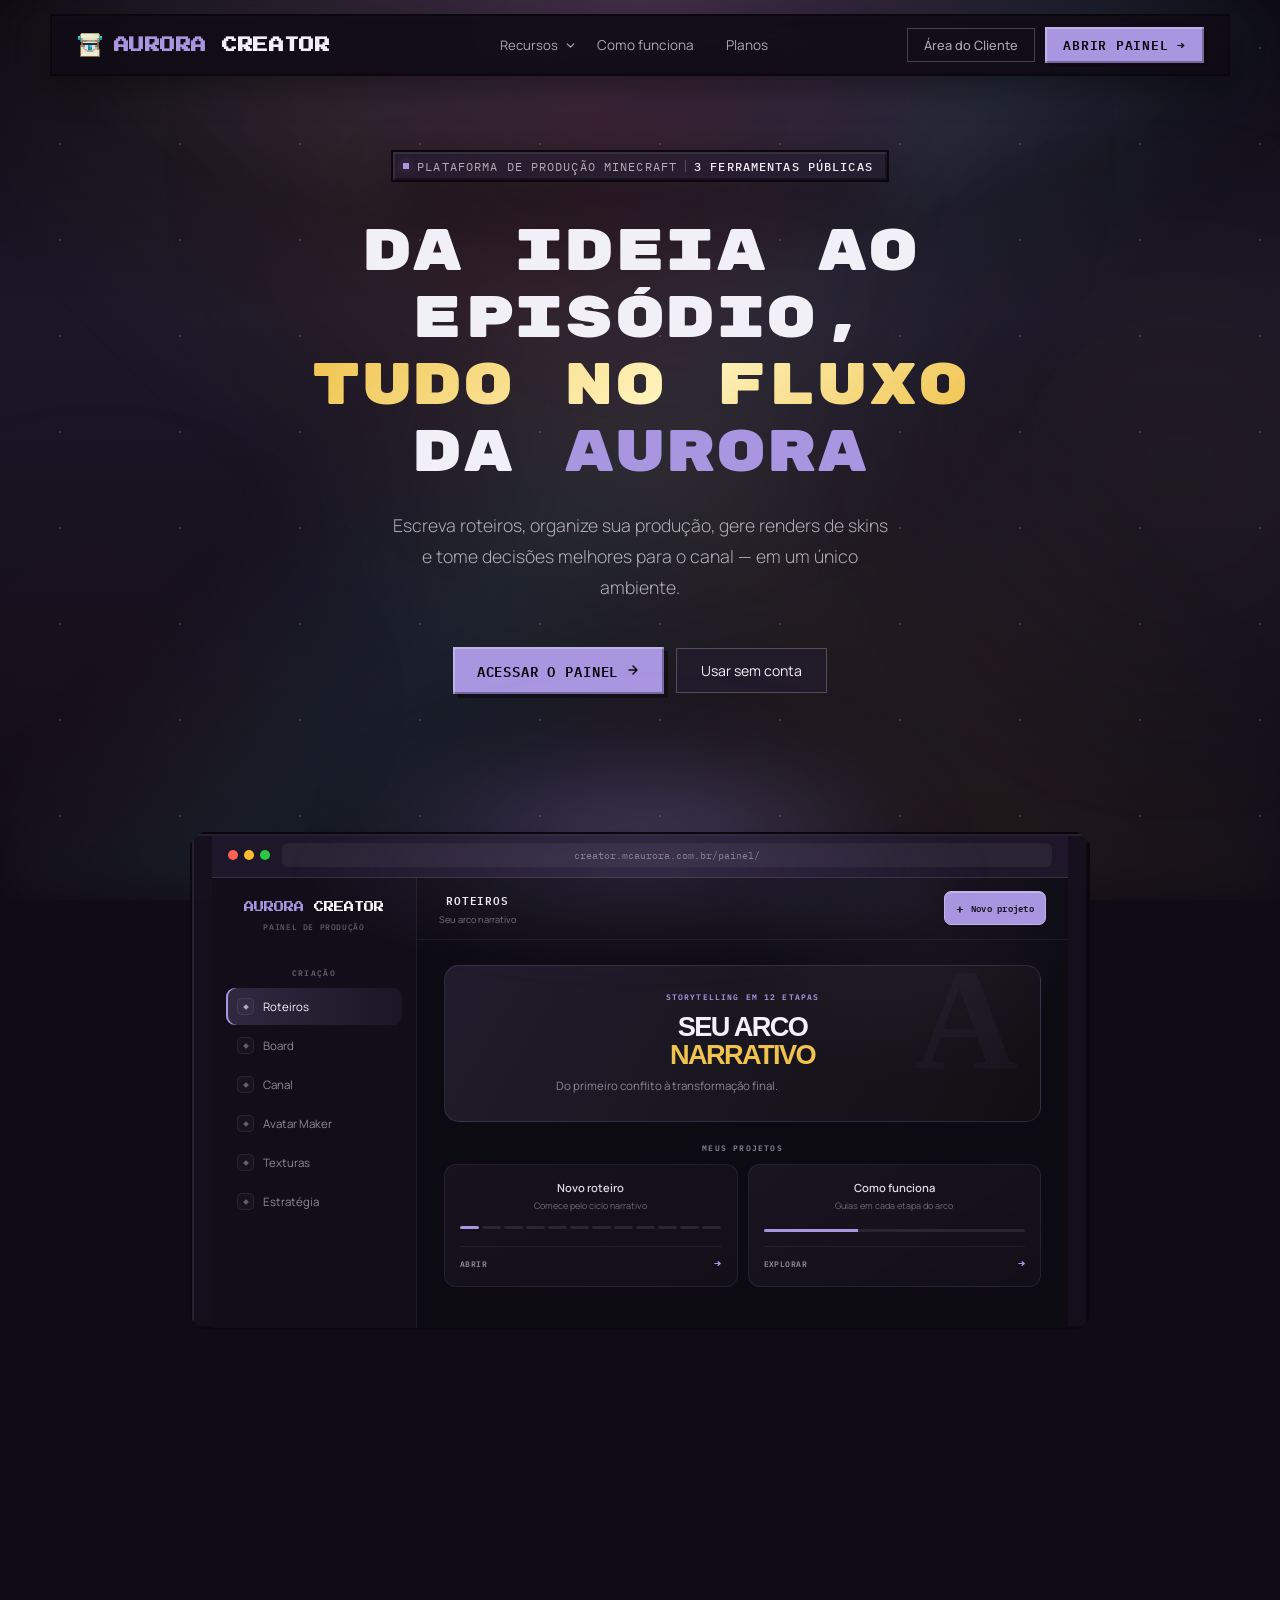
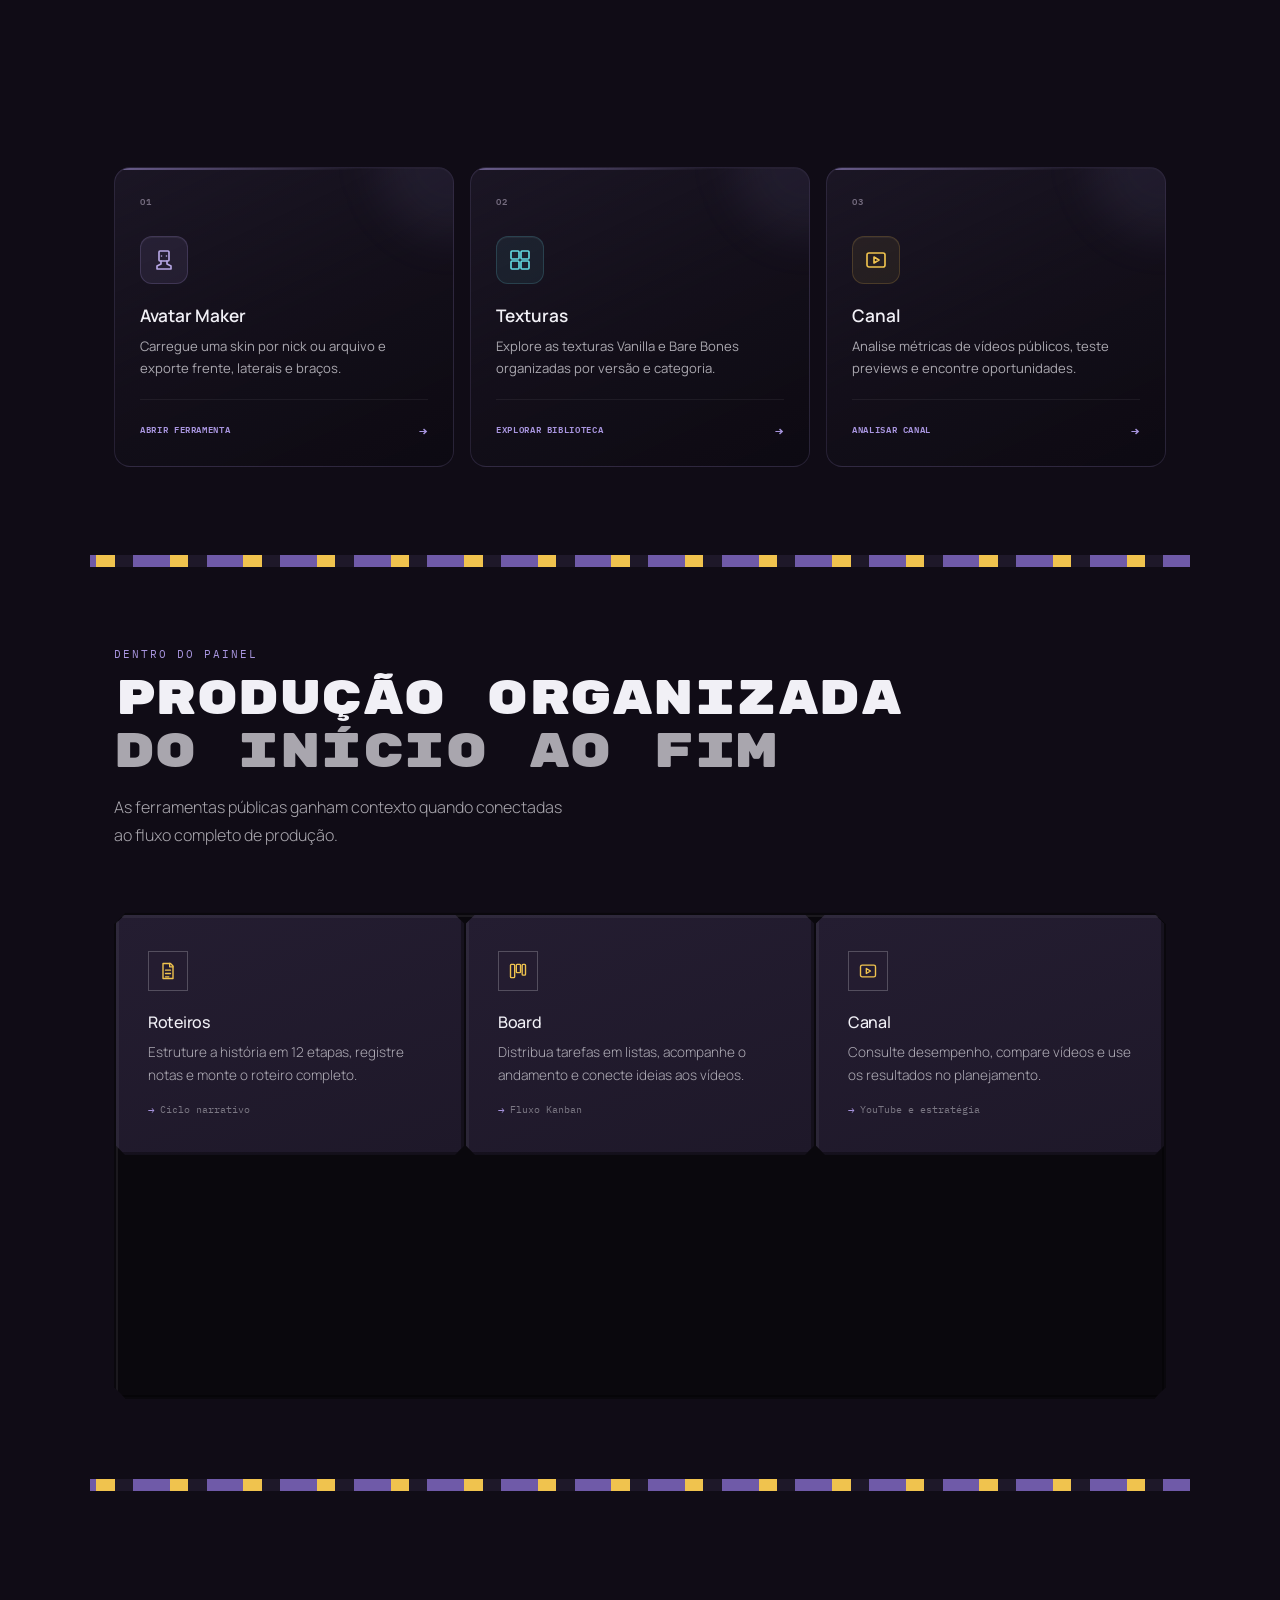
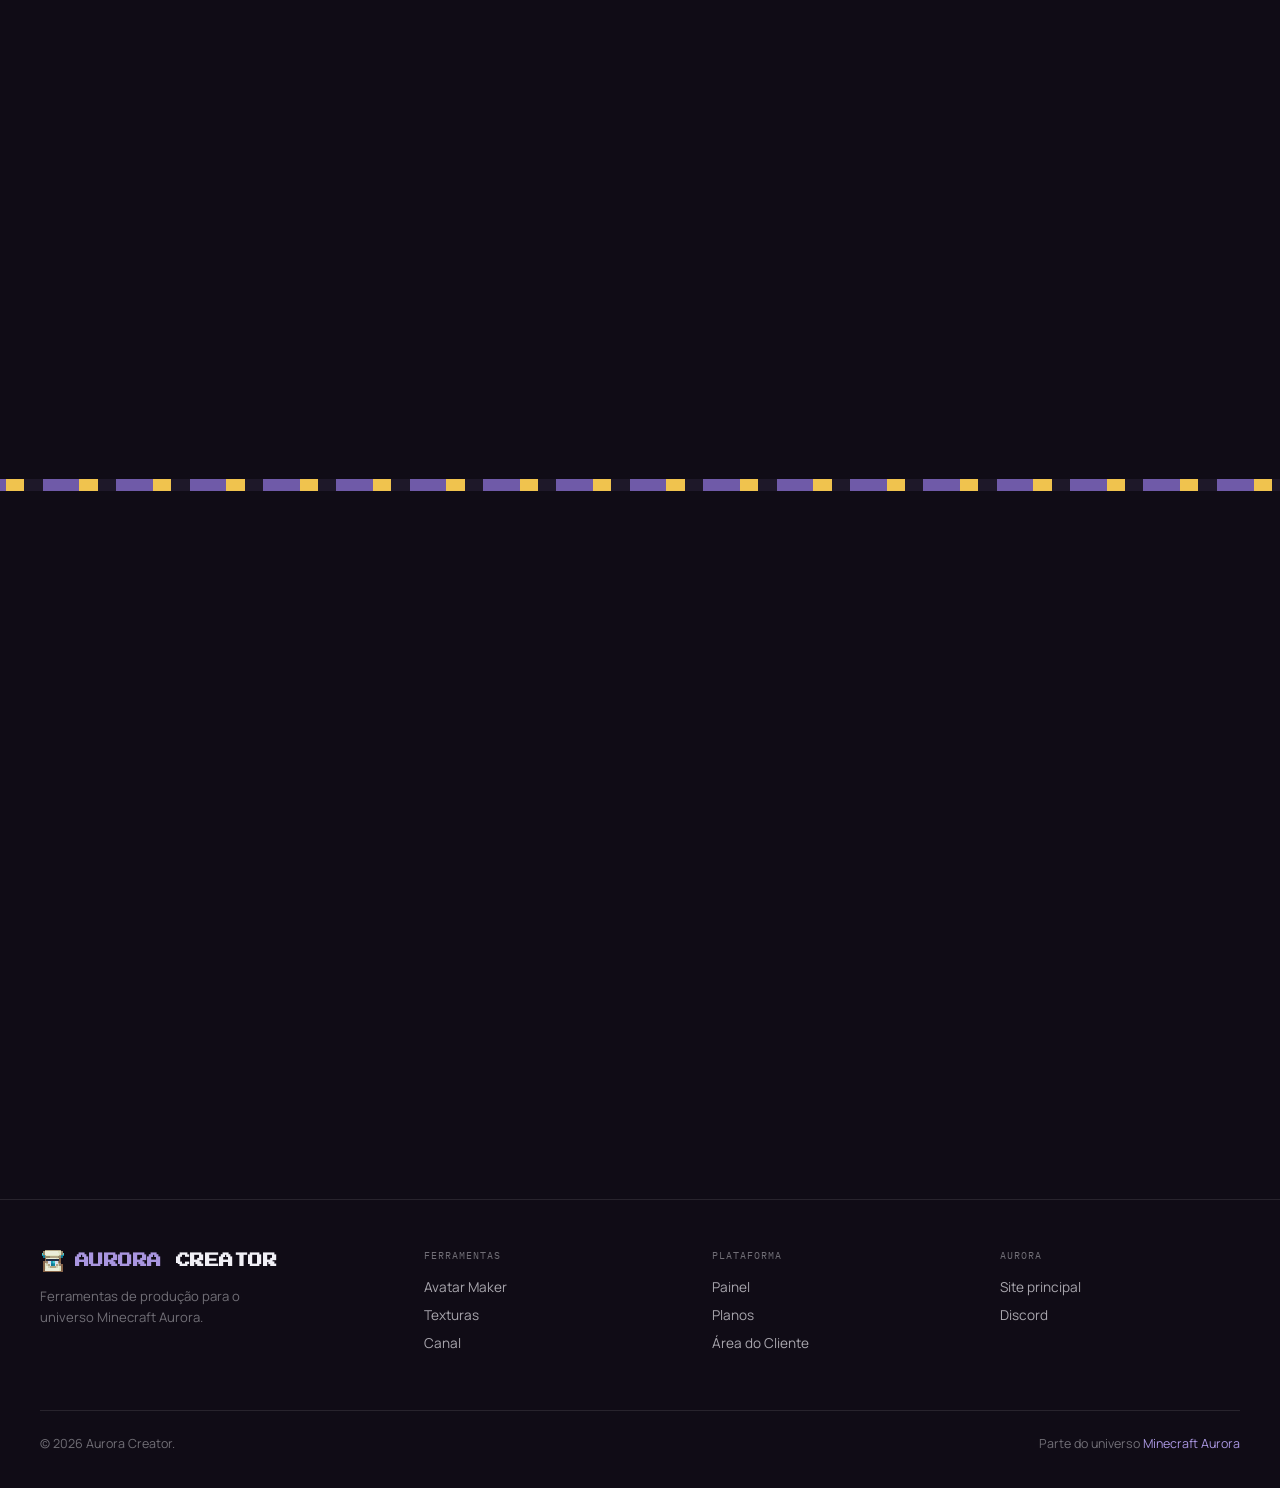
==== creator-aurora/index.html @ a0c333d6 "Add files via upload" ====
<!DOCTYPE html>
<html lang="pt-BR">
<head>
  <meta charset="UTF-8">
  <meta name="viewport" content="width=device-width, initial-scale=1.0">
  <title>Aurora Creator: Roteiros e Ferramentas para Minecraft</title>
  <meta name="description" content="Organize produções Minecraft, escreva roteiros, gerencie tarefas, crie avatares, encontre texturas e analise seu canal no Aurora Creator.">
  <meta name="robots" content="index, follow, max-image-preview:large, max-snippet:-1, max-video-preview:-1">
  <link rel="canonical" href="https://creator.mcaurora.com.br/">
  <meta name="theme-color" content="#100c16">
  <meta property="og:type" content="website">
  <meta property="og:locale" content="pt_BR">
  <meta property="og:site_name" content="Aurora Creator">
  <meta property="og:title" content="Aurora Creator: Roteiros e Ferramentas para Minecraft">
  <meta property="og:description" content="Organize roteiros, tarefas, avatares, texturas e análises de canal para suas produções Minecraft.">
  <meta property="og:url" content="https://creator.mcaurora.com.br/">
  <meta property="og:image" content="https://creator.mcaurora.com.br/aurora-icon.png">
  <meta property="og:image:width" content="2064">
  <meta property="og:image:height" content="2064">
  <meta property="og:image:alt" content="Ícone do Aurora Creator">
  <meta name="twitter:card" content="summary">
  <meta name="twitter:title" content="Aurora Creator: Roteiros e Ferramentas para Minecraft">
  <meta name="twitter:description" content="Organize roteiros, tarefas, avatares, texturas e análises de canal para suas produções Minecraft.">
  <meta name="twitter:image" content="https://creator.mcaurora.com.br/aurora-icon.png">
  <link rel="icon" type="image/png" href="aurora-icon.png">
  <link rel="preconnect" href="https://fonts.googleapis.com">
  <link rel="preconnect" href="https://fonts.gstatic.com" crossorigin>
  <link href="https://fonts.googleapis.com/css2?family=Geist:wght@300;400;500;600&family=Geist+Mono:wght@400;500&display=swap" rel="stylesheet">
  <link rel="stylesheet" href="style.css?v=aurora-landing-6">
  <link rel="stylesheet" href="aurora-shared.css?v=aurora-landing-6">
  <script type="application/ld+json">
  {
    "@context": "https://schema.org",
    "@graph": [
      {
        "@type": "Organization",
        "@id": "https://creator.mcaurora.com.br/#organization",
        "name": "Aurora Creator",
        "url": "https://creator.mcaurora.com.br/",
        "logo": {
          "@type": "ImageObject",
          "url": "https://creator.mcaurora.com.br/aurora-icon.png",
          "width": 2064,
          "height": 2064
        }
      },
      {
        "@type": "WebSite",
        "@id": "https://creator.mcaurora.com.br/#website",
        "url": "https://creator.mcaurora.com.br/",
        "name": "Aurora Creator",
        "description": "Ferramentas para organizar produções e conteúdos Minecraft.",
        "inLanguage": "pt-BR",
        "publisher": { "@id": "https://creator.mcaurora.com.br/#organization" }
      }
    ]
  }
  </script>
</head>
<body class="aurora-public">
  <svg class="icon-sprite" aria-hidden="true">
    <symbol id="icon-avatar" viewBox="0 0 24 24"><rect x="7" y="3" width="10" height="10" rx="1"/><path d="M9.5 8h.01M14.5 8h.01M9 13v3l-4 2v3h14v-3l-4-2v-3"/></symbol>
    <symbol id="icon-textures" viewBox="0 0 24 24"><rect x="3" y="3" width="8" height="8" rx="1"/><rect x="13" y="3" width="8" height="8" rx="1"/><rect x="3" y="13" width="8" height="8" rx="1"/><rect x="13" y="13" width="8" height="8" rx="1"/></symbol>
    <symbol id="icon-channel" viewBox="0 0 24 24"><rect x="3" y="5" width="18" height="14" rx="2"/><path d="m10 9 5 3-5 3V9Z"/></symbol>
    <symbol id="icon-script" viewBox="0 0 24 24"><path d="M6 3h9l3 3v15H6V3Z"/><path d="M14 3v4h4M9 11h6M9 15h6M9 19h4"/></symbol>
    <symbol id="icon-board" viewBox="0 0 24 24"><rect x="3" y="4" width="5" height="16" rx="1"/><rect x="10" y="4" width="5" height="10" rx="1"/><rect x="17" y="4" width="4" height="13" rx="1"/></symbol>
    <symbol id="icon-strategy" viewBox="0 0 24 24"><circle cx="12" cy="12" r="8"/><circle cx="12" cy="12" r="3"/><path d="m14.5 9.5 5-5M16 4.5h3.5V8"/></symbol>
    <symbol id="icon-launch" viewBox="0 0 24 24"><path d="M14 5c2.2-2.2 5.1-2.2 5.1-2.2S19 5.7 16.8 8L12 12.7 8.3 9 14 5Z"/><path d="m8.3 9-3 .5L3 12l4 1M12 12.7l-.5 3L9 18l-1-4M14 10l-4 4M5 19l3-3"/><circle cx="16" cy="6" r="1"/></symbol>
  </svg>
  <div class="ambient" aria-hidden="true"><div class="ambient-blob ab1"></div><div class="ambient-blob ab2"></div><div class="ambient-blob ab3"></div></div>

  <nav aria-label="Navegação principal">
    <a href="#top" class="nav-logo"><img src="aurora-icon.png" alt=""><span class="nav-logo-name"><span>AURORA</span> CREATOR</span></a>
    <div class="nav-center">
      <div class="nav-resources" id="resourcesMenu">
        <button class="nav-resources-toggle" id="resourcesToggle" type="button" aria-expanded="false" aria-haspopup="true">Recursos<svg viewBox="0 0 16 16" aria-hidden="true"><path d="m4 6 4 4 4-4"/></svg></button>
        <div class="resources-menu" role="menu">
          <a href="avatar/" role="menuitem"><span class="resource-menu-icon"><svg aria-hidden="true"><use href="#icon-avatar"/></svg></span><span><strong>Avatar Maker</strong><small>Renders de skins sem login</small></span><b>↗</b></a>
          <a href="assets/" role="menuitem"><span class="resource-menu-icon cyan"><svg aria-hidden="true"><use href="#icon-textures"/></svg></span><span><strong>Texturas</strong><small>Vanilla e Bare Bones em alta qualidade</small></span><b>↗</b></a>
          <a href="canal/" role="menuitem"><span class="resource-menu-icon gold"><svg aria-hidden="true"><use href="#icon-channel"/></svg></span><span><strong>Canal</strong><small>Análise de vídeos e títulos</small></span><b>↗</b></a>
          <div class="resources-menu-foot"><a href="#features">Ver todos os recursos <span>→</span></a></div>
        </div>
      </div>
      <a href="#workflow">Como funciona</a><a href="planos/">Planos</a>
    </div>
    <div class="nav-right"><a href="cliente/" class="nav-pill">Área do Cliente</a><a href="painel/" class="nav-cta">Abrir painel →</a></div>
  </nav>

  <main id="top">
    <section class="hero">
      <div class="hero-badge"><span class="hero-badge-dot"></span>Plataforma de produção Minecraft<span class="hero-badge-sep"></span><span class="hero-badge-link">3 ferramentas públicas</span></div>
      <h1 class="hero-h1">Da ideia ao episódio,<br><span class="accent-g">tudo no fluxo</span> da <span class="accent-r">Aurora</span></h1>
      <p class="hero-sub">Escreva roteiros, organize sua produção, gere renders de skins e tome decisões melhores para o canal — em um único ambiente.</p>
      <div class="hero-actions"><a href="painel/" class="btn-primary">Acessar o painel <svg width="14" height="14" viewBox="0 0 14 14" fill="none"><path d="M3 7h8M7 3l4 4-4 4" stroke="currentColor" stroke-width="1.5" stroke-linecap="round" stroke-linejoin="round"/></svg></a><a href="#public-tools" class="btn-secondary">Usar sem conta</a></div>

      <div class="hero-visual" aria-label="Prévia visual do painel Aurora Creator">
        <div class="hero-visual-glow"></div>
        <div class="hero-card panel-preview">
          <div class="hero-card-bar"><div class="hero-card-dots"><div class="hero-card-dot hcd1"></div><div class="hero-card-dot hcd2"></div><div class="hero-card-dot hcd3"></div></div><div class="hero-card-url">creator.mcaurora.com.br/painel/</div></div>
          <div class="pp-layout">
            <aside class="pp-sidebar">
              <div class="pp-brand"><span>AURORA</span> CREATOR<small>Painel de produção</small></div>
              <div class="pp-label">Criação</div><div class="pp-item active"><i></i>Roteiros</div><div class="pp-item"><i></i>Board</div><div class="pp-item"><i></i>Canal</div><div class="pp-item"><i></i>Avatar Maker</div><div class="pp-item"><i></i>Texturas</div><div class="pp-item"><i></i>Estratégia</div>
            </aside>
            <div class="pp-main">
              <div class="pp-topbar"><div><strong>ROTEIROS</strong><span>Seu arco narrativo</span></div><span class="pp-action"><i>+</i> Novo projeto</span></div>
              <div class="pp-content">
                <div class="pp-hero"><small>STORYTELLING EM 12 ETAPAS</small><h2>SEU ARCO<br><span>NARRATIVO</span></h2><p>Do primeiro conflito à transformação final.</p></div>
                <div class="pp-section-title">MEUS PROJETOS</div>
                <div class="pp-projects">
                  <div class="pp-project"><div><strong>Novo roteiro</strong><span>Comece pelo ciclo narrativo</span></div><div class="pp-dots"><i class="done"></i><i></i><i></i><i></i><i></i><i></i><i></i><i></i><i></i><i></i><i></i><i></i></div><span class="pp-open">Abrir <b>→</b></span></div>
                  <div class="pp-project guide"><div><strong>Como funciona</strong><span>Guias em cada etapa do arco</span></div><div class="pp-project-line"></div><span class="pp-open">Explorar <b>→</b></span></div>
                </div>
              </div>
            </div>
          </div>
        </div>
      </div>
    </section>

    <section class="public-tools" id="public-tools">
      <div class="section-copy r"><p class="section-eyebrow">Acesso público</p><h2 class="section-title">Comece agora.<br><span class="dim">Sem cadastro.</span></h2><p class="section-sub">Três ferramentas podem ser usadas diretamente. Sua conta só é necessária para salvar e integrar o trabalho ao painel.</p></div>
      <div class="public-tool-grid">
        <a class="public-tool-card r d1" href="avatar/"><span class="public-tool-num">01</span><div class="public-tool-icon"><svg aria-hidden="true"><use href="#icon-avatar"/></svg></div><h3>Avatar Maker</h3><p>Carregue uma skin por nick ou arquivo e exporte frente, laterais e braços.</p><span class="public-tool-link">Abrir ferramenta</span></a>
        <a class="public-tool-card r d2" href="assets/"><span class="public-tool-num">02</span><div class="public-tool-icon cyan"><svg aria-hidden="true"><use href="#icon-textures"/></svg></div><h3>Texturas</h3><p>Explore as texturas Vanilla e Bare Bones organizadas por versão e categoria.</p><span class="public-tool-link">Explorar biblioteca</span></a>
        <a class="public-tool-card r d3" href="canal/"><span class="public-tool-num">03</span><div class="public-tool-icon gold"><svg aria-hidden="true"><use href="#icon-channel"/></svg></div><h3>Canal</h3><p>Analise métricas de vídeos públicos, teste previews e encontre oportunidades.</p><span class="public-tool-link">Analisar canal</span></a>
      </div>
    </section>

    <section class="features" id="features">
      <p class="section-eyebrow r">Dentro do painel</p><h2 class="section-title r d1">Produção organizada<br><span class="dim">do início ao fim</span></h2><p class="section-sub r d2">As ferramentas públicas ganham contexto quando conectadas ao fluxo completo de produção.</p>
      <div class="feat-grid">
        <div class="feat r d1"><div class="feat-glow"></div><div class="feat-icon"><svg aria-hidden="true"><use href="#icon-script"/></svg></div><div class="feat-h">Roteiros</div><p class="feat-p">Estruture a história em 12 etapas, registre notas e monte o roteiro completo.</p><span class="feat-tag">Ciclo narrativo</span></div>
        <div class="feat r d2"><div class="feat-glow"></div><div class="feat-icon"><svg aria-hidden="true"><use href="#icon-board"/></svg></div><div class="feat-h">Board</div><p class="feat-p">Distribua tarefas em listas, acompanhe o andamento e conecte ideias aos vídeos.</p><span class="feat-tag">Fluxo Kanban</span></div>
        <div class="feat r d3"><div class="feat-glow"></div><div class="feat-icon"><svg aria-hidden="true"><use href="#icon-channel"/></svg></div><div class="feat-h">Canal</div><p class="feat-p">Consulte desempenho, compare vídeos e use os resultados no planejamento.</p><span class="feat-tag">YouTube e estratégia</span></div>
        <div class="feat r d4"><div class="feat-glow"></div><div class="feat-icon"><svg aria-hidden="true"><use href="#icon-avatar"/></svg></div><div class="feat-h">Avatar Maker</div><p class="feat-p">Transforme skins Minecraft em renders prontos para edição e thumbnails.</p><span class="feat-tag">Steve e Alex</span></div>
        <div class="feat r d5"><div class="feat-glow"></div><div class="feat-icon"><svg aria-hidden="true"><use href="#icon-textures"/></svg></div><div class="feat-h">Texturas</div><p class="feat-p">Encontre texturas Vanilla e Bare Bones em alta qualidade para cada versão.</p><span class="feat-tag">Banco Minecraft</span></div>
        <div class="feat r d6"><div class="feat-glow"></div><div class="feat-icon"><svg aria-hidden="true"><use href="#icon-strategy"/></svg></div><div class="feat-h">Estratégia</div><p class="feat-p">Centralize decisões, referências e documentos que orientam cada publicação.</p><span class="feat-tag">Planejamento</span></div>
      </div>
    </section>

    <section class="how" id="workflow">
      <p class="section-eyebrow r">Fluxo real</p><h2 class="section-title r d1">Uma produção,<br><span class="dim">quatro movimentos</span></h2><p class="section-sub r d2">O painel acompanha o caminho natural de um conteúdo Minecraft.</p>
      <div class="workflow-grid r d2"><article><span>01</span><h3>Estruture</h3><p>Organize o arco narrativo e transforme a ideia em roteiro.</p></article><article><span>02</span><h3>Prepare</h3><p>Gere renders, encontre assets e reúna as referências.</p></article><article><span>03</span><h3>Produza</h3><p>Quebre o trabalho em tarefas e acompanhe tudo no Board.</p></article><article><span>04</span><h3>Aprenda</h3><p>Analise o canal e leve os sinais de desempenho ao próximo vídeo.</p></article></div>
    </section>

    <section class="cta-wrap"><div class="cta-inner r"><div class="cta-card"><div class="cta-card-icon"><svg aria-hidden="true"><use href="#icon-launch"/></svg></div><h2 class="cta-h">Sua próxima história começa aqui.</h2><p class="cta-p">Use as ferramentas públicas agora ou entre no painel para manter toda a produção conectada.</p><div class="cta-actions"><a href="painel/" class="btn-primary">Acessar o painel →</a><a href="avatar/" class="btn-secondary">Testar Avatar Maker</a></div></div></div></section>
  </main>

  <footer>
    <div class="footer-grid">
      <div class="footer-brand"><a href="#top" class="footer-logo"><img src="aurora-icon.png" alt=""><span class="footer-logo-name"><span>AURORA</span> CREATOR</span></a><p class="footer-tagline">Ferramentas de produção para o universo Minecraft Aurora.</p></div>
      <div class="footer-col"><div class="footer-col-title">Ferramentas</div><a href="avatar/">Avatar Maker</a><a href="assets/">Texturas</a><a href="canal/">Canal</a></div>
      <div class="footer-col"><div class="footer-col-title">Plataforma</div><a href="painel/">Painel</a><a href="planos/">Planos</a><a href="cliente/">Área do Cliente</a></div>
      <div class="footer-col"><div class="footer-col-title">Aurora</div><a href="https://mcaurora.com.br">Site principal</a><a href="https://discord.gg/Jt4XYMXXGt" target="_blank" rel="noopener">Discord</a></div>
    </div>
    <div class="footer-bottom"><span class="footer-copy">© 2026 Aurora Creator.</span><span class="footer-made">Parte do universo <span>Minecraft Aurora</span></span></div>
  </footer>

  <script>
    const revealElements = document.querySelectorAll('.r');
    const revealObserver = new IntersectionObserver(entries => entries.forEach(entry => { if (entry.isIntersecting) { entry.target.classList.add('v'); revealObserver.unobserve(entry.target); } }), { threshold: .1, rootMargin: '0px 0px -32px 0px' });
    revealElements.forEach(element => revealObserver.observe(element));
    const resourcesMenu = document.getElementById('resourcesMenu');
    const resourcesToggle = document.getElementById('resourcesToggle');
    function closeResources() { resourcesMenu.classList.remove('open'); resourcesToggle.setAttribute('aria-expanded', 'false'); }
    resourcesToggle.addEventListener('click', event => { event.stopPropagation(); const open = resourcesMenu.classList.toggle('open'); resourcesToggle.setAttribute('aria-expanded', String(open)); });
    document.addEventListener('click', event => { if (!resourcesMenu.contains(event.target)) closeResources(); });
    document.addEventListener('keydown', event => { if (event.key === 'Escape') closeResources(); });
    document.querySelectorAll('a[href^="#"]').forEach(anchor => anchor.addEventListener('click', event => { const target = document.querySelector(anchor.getAttribute('href')); if (target) { event.preventDefault(); target.scrollIntoView({ behavior: 'smooth' }); closeResources(); } }));
  </script>
</body>
</html>
---- creator-aurora/style.css ----
*,*::before,*::after{margin:0;padding:0;box-sizing:border-box;}
html{scroll-behavior:smooth;font-size:16px;}
.icon-sprite{position:absolute;width:0;height:0;overflow:hidden;pointer-events:none;}

:root{
  --red:#E8111A;
  --red-a10:rgba(232,17,26,.10);
  --red-a20:rgba(232,17,26,.20);
  --red-a40:rgba(232,17,26,.40);
  --gold:#F5C518;
  --gold-a10:rgba(245,197,24,.10);
  --gold-a20:rgba(245,197,24,.20);
  --bg:#060608;
  --surface:rgba(255,255,255,.04);
  --surface2:rgba(255,255,255,.07);
  --border:rgba(255,255,255,.08);
  --border2:rgba(255,255,255,.14);
  --text:#EEEAE0;
  --text2:rgba(238,234,224,.55);
  --text3:rgba(238,234,224,.28);
  --ff:'Geist',sans-serif;
  --fm:'Geist Mono',monospace;
}

body{
  background:var(--bg);
  color:var(--text);
  font-family:var(--ff);
  overflow-x:hidden;
  -webkit-font-smoothing:antialiased;
}


.ambient{
  position:fixed;inset:0;pointer-events:none;z-index:0;
  overflow:hidden;
}
.ambient-blob{
  position:absolute;border-radius:50%;
  filter:blur(120px);
  will-change:transform;
}
.ab1{
  width:700px;height:700px;
  top:-200px;left:50%;transform:translateX(-50%);
  background:radial-gradient(circle,rgba(232,17,26,.12) 0%,transparent 70%);
  animation:ab1 12s ease-in-out infinite;
}
.ab2{
  width:500px;height:500px;
  bottom:20%;right:-150px;
  background:radial-gradient(circle,rgba(245,197,24,.07) 0%,transparent 70%);
  animation:ab2 16s ease-in-out infinite;
}
.ab3{
  width:400px;height:400px;
  bottom:0;left:-100px;
  background:radial-gradient(circle,rgba(232,17,26,.06) 0%,transparent 70%);
  animation:ab3 20s ease-in-out infinite;
}
@keyframes ab1{0%,100%{transform:translateX(-50%) scale(1);}50%{transform:translateX(-50%) scale(1.15) translateY(30px);}}
@keyframes ab2{0%,100%{transform:scale(1);}50%{transform:scale(1.2) translate(-20px,20px);}}
@keyframes ab3{0%,100%{transform:scale(1);}50%{transform:scale(1.3) translate(20px,-20px);}}


nav{
  position:fixed;top:0;left:0;right:0;z-index:200;
  height:64px;
  display:flex;align-items:center;justify-content:space-between;
  padding:0 40px;
}
nav::before{
  content:'';
  position:absolute;inset:0;
  background:rgba(6,6,8,.7);
  backdrop-filter:blur(24px);-webkit-backdrop-filter:blur(24px);
  border-bottom:1px solid var(--border);
  z-index:-1;
}
.nav-logo{display:flex;align-items:center;gap:10px;text-decoration:none;}
.nav-logo img{width:28px;height:28px;border-radius:7px;}
.nav-logo-name{
  font-size:.95rem;font-weight:600;letter-spacing:-.3px;
  color:var(--text);
}
.nav-logo-name span{color:var(--red);}
.nav-center{
  display:flex;align-items:center;gap:4px;
  position:absolute;left:50%;transform:translateX(-50%);
}
.nav-center a{
  color:var(--text2);text-decoration:none;
  font-size:.85rem;font-weight:400;
  padding:6px 14px;border-radius:8px;
  transition:color .15s,background .15s;
}
.nav-center a:hover{color:var(--text);background:var(--surface);}
.nav-right{display:flex;align-items:center;gap:10px;}
.nav-pill{
  font-size:.8rem;font-weight:500;
  color:var(--text2);text-decoration:none;
  padding:7px 16px;border-radius:8px;
  border:1px solid var(--border2);
  transition:all .15s;
}
.nav-pill:hover{color:var(--text);border-color:rgba(255,255,255,.22);}
.nav-cta{
  font-size:.8rem;font-weight:500;
  color:#fff;text-decoration:none;
  padding:7px 18px;border-radius:8px;
  background:var(--red);
  transition:opacity .15s,transform .15s;
}
.nav-cta:hover{opacity:.88;transform:translateY(-1px);}


.hero{
  min-height:100vh;
  display:flex;flex-direction:column;
  align-items:center;justify-content:center;
  text-align:center;
  padding:120px 24px 80px;
  position:relative;z-index:1;
}


.hero-badge{
  display:inline-flex;align-items:center;gap:8px;
  background:var(--surface);
  border:1px solid var(--border2);
  border-radius:100px;
  padding:6px 14px 6px 10px;
  font-size:.78rem;font-weight:400;color:var(--text2);
  margin-bottom:36px;
  animation:fade-up .7s ease both;
}
.hero-badge-dot{
  width:6px;height:6px;border-radius:50%;
  background:var(--red);
  box-shadow:0 0 8px var(--red-a40);
  animation:dot-pulse 2s ease-in-out infinite;
}
@keyframes dot-pulse{
  0%,100%{box-shadow:0 0 8px var(--red-a40);}
  50%{box-shadow:0 0 16px var(--red);}
}
.hero-badge-sep{width:1px;height:12px;background:var(--border2);}
.hero-badge-link{color:var(--text);font-weight:500;}


.hero-h1{
  font-size:clamp(2.15rem,4.6vw,3.9rem);
  font-weight:600;
  letter-spacing:-1.5px;
  line-height:1.1;
  max-width:760px;
  margin-bottom:24px;
  animation:fade-up .7s .08s ease both;
}
.hero-h1 .accent-g{
  background:linear-gradient(135deg,var(--gold) 0%,#fff 60%,var(--gold) 100%);
  background-size:200% auto;
  -webkit-background-clip:text;-webkit-text-fill-color:transparent;background-clip:text;
  animation:shimmer 4s linear infinite;
}
@keyframes shimmer{to{background-position:200% center;}}
.hero-h1 .accent-r{color:var(--red);}

.hero-sub{
  font-size:1.1rem;font-weight:300;color:var(--text2);
  max-width:500px;line-height:1.75;
  margin-bottom:44px;
  animation:fade-up .7s .16s ease both;
}

.hero-actions{
  display:flex;align-items:center;gap:12px;flex-wrap:wrap;justify-content:center;
  animation:fade-up .7s .24s ease both;
  margin-bottom:80px;
}
.btn-primary{
  display:inline-flex;align-items:center;gap:8px;
  background:var(--red);color:#fff;
  text-decoration:none;font-size:.88rem;font-weight:500;
  padding:12px 24px;border-radius:10px;
  transition:all .2s;
  box-shadow:0 0 0 0 var(--red-a20);
}
.btn-primary:hover{transform:translateY(-2px);box-shadow:0 8px 32px var(--red-a40);}
.btn-secondary{
  display:inline-flex;align-items:center;gap:8px;
  color:var(--text);text-decoration:none;font-size:.88rem;font-weight:400;
  padding:12px 24px;border-radius:10px;
  border:1px solid var(--border2);
  transition:all .2s;background:var(--surface);
}
.btn-secondary:hover{background:var(--surface2);border-color:rgba(255,255,255,.22);}


.hero-visual{
  width:100%;max-width:900px;
  position:relative;
  animation:fade-up .9s .36s ease both;
}
.hero-visual-glow{
  position:absolute;
  top:-40px;left:50%;transform:translateX(-50%);
  width:600px;height:200px;
  background:radial-gradient(ellipse,rgba(232,17,26,.18) 0%,transparent 70%);
  filter:blur(40px);
  pointer-events:none;
}
.hero-card{
  background:rgba(12,12,16,.85);
  border:1px solid var(--border2);
  border-radius:20px;
  overflow:hidden;
  backdrop-filter:blur(12px);
  box-shadow:
    0 0 0 1px rgba(255,255,255,.05),
    0 40px 80px rgba(0,0,0,.6),
    0 0 120px rgba(232,17,26,.06);
}

.hero-card-bar{
  height:44px;background:rgba(255,255,255,.03);
  border-bottom:1px solid var(--border);
  display:flex;align-items:center;padding:0 16px;gap:12px;
}
.hero-card-dots{display:flex;gap:6px;}
.hero-card-dot{width:10px;height:10px;border-radius:50%;}
.hcd1{background:#FF5F57;}
.hcd2{background:#FEBC2E;}
.hcd3{background:#28C840;}
.hero-card-url{
  flex:1;background:rgba(255,255,255,.05);
  border-radius:6px;height:24px;
  display:flex;align-items:center;justify-content:center;
  font-family:var(--fm);font-size:.65rem;color:var(--text3);
}


.hero-dash{
  display:grid;grid-template-columns:200px 1fr;
  min-height:380px;
}
.hero-dash-sidebar{
  border-right:1px solid var(--border);
  padding:20px 16px;
  display:flex;flex-direction:column;gap:4px;
}
.hds-section{
  font-family:var(--fm);font-size:.6rem;letter-spacing:1px;
  color:var(--text3);text-transform:uppercase;
  padding:8px 8px 4px;margin-top:8px;
}
.hds-item{
  display:flex;align-items:center;gap:10px;
  padding:8px 10px;border-radius:7px;
  font-size:.82rem;color:var(--text2);
  cursor:pointer;transition:all .15s;
}
.hds-item:hover,.hds-item.active{background:var(--surface);color:var(--text);}
.hds-item.active{border:1px solid var(--border);}
.hds-dot{
  width:7px;height:7px;border-radius:50%;
  background:var(--surface2);flex-shrink:0;
}
.hds-dot.r{background:var(--red);}
.hds-dot.g{background:var(--gold);}
.hds-dot.gr{background:rgba(80,220,120,.7);}

.hero-dash-main{
  padding:24px;display:flex;flex-direction:column;gap:20px;
}
.hdm-top{display:flex;align-items:center;justify-content:space-between;}
.hdm-title{font-size:.95rem;font-weight:500;letter-spacing:-.3px;}
.hdm-badge{
  font-family:var(--fm);font-size:.6rem;
  background:var(--red-a10);color:var(--red);
  border:1px solid var(--red-a20);
  padding:3px 10px;border-radius:6px;
}

.hdm-kanban{display:grid;grid-template-columns:repeat(3,1fr);gap:12px;}
.hdm-col{}
.hdm-col-h{
  font-family:var(--fm);font-size:.6rem;letter-spacing:1px;text-transform:uppercase;
  color:var(--text3);margin-bottom:10px;padding-bottom:8px;
  border-bottom:1px solid var(--border);
}
.hdm-card{
  background:var(--surface);border:1px solid var(--border);
  border-radius:8px;padding:10px 12px;margin-bottom:8px;
  font-size:.78rem;color:var(--text2);
  transition:border-color .2s;
}
.hdm-card:hover{border-color:var(--border2);}
.hdm-card-tag{
  display:inline-block;width:6px;height:6px;border-radius:50%;margin-right:6px;
  vertical-align:middle;
}
.hdm-card-meta{
  font-family:var(--fm);font-size:.58rem;color:var(--text3);margin-top:6px;
}

.hdm-progress{display:flex;flex-direction:column;gap:10px;}
.hdm-prog-row{display:flex;flex-direction:column;gap:5px;}
.hdm-prog-label{display:flex;justify-content:space-between;font-size:.75rem;}
.hdm-prog-label span:first-child{color:var(--text2);}
.hdm-prog-label span:last-child{font-family:var(--fm);font-size:.65rem;color:var(--text3);}
.hdm-prog-bar{height:4px;background:var(--surface2);border-radius:2px;overflow:hidden;}
.hdm-prog-fill{height:100%;border-radius:2px;transition:width 1.5s ease;}
.fill-r{background:var(--red);}
.fill-g{background:var(--gold);}
.fill-gr{background:rgba(80,220,120,.8);}

@keyframes fade-up{
  from{opacity:0;transform:translateY(20px);}
  to{opacity:1;transform:translateY(0);}
}


.proof{
  position:relative;z-index:1;
  padding:0 24px 80px;
  text-align:center;
}
.proof-label{
  font-size:.78rem;color:var(--text3);margin-bottom:20px;
}
.proof-stats{
  display:inline-flex;align-items:center;gap:0;
  background:var(--surface);border:1px solid var(--border);border-radius:12px;
  overflow:hidden;
}
.proof-stat{
  padding:16px 32px;border-right:1px solid var(--border);
}
.proof-stat:last-child{border-right:none;}
.proof-stat-val{
  font-size:1.5rem;font-weight:600;letter-spacing:-.5px;
  color:var(--text);margin-bottom:2px;
}
.proof-stat-val .unit{font-size:.9rem;color:var(--gold);}
.proof-stat-label{font-size:.75rem;color:var(--text3);}


.features{
  position:relative;z-index:1;
  padding:80px 24px;
  max-width:1100px;margin:0 auto;
}
.section-eyebrow{
  font-family:var(--fm);font-size:.7rem;letter-spacing:2px;text-transform:uppercase;
  color:var(--red);margin-bottom:12px;
}
.section-title{
  font-size:clamp(1.9rem,4vw,3rem);font-weight:600;
  letter-spacing:-1.5px;line-height:1.1;
  margin-bottom:14px;
}
.section-title .dim{color:var(--text2);}
.section-sub{
  font-size:1rem;font-weight:300;color:var(--text2);
  line-height:1.75;max-width:460px;margin-bottom:64px;
}

.feat-grid{
  display:grid;
  grid-template-columns:repeat(3,1fr);
  gap:1px;
  background:var(--border);
  border-radius:18px;overflow:hidden;
  border:1px solid var(--border);
}
.feat{
  background:var(--bg);
  padding:36px 32px;
  position:relative;overflow:hidden;
  transition:background .2s;
}
.feat:hover{background:rgba(255,255,255,.025);}
.feat-glow{
  position:absolute;top:0;left:0;right:0;height:1px;
  background:linear-gradient(90deg,transparent,var(--red-a20),transparent);
  opacity:0;transition:opacity .3s;
}
.feat:hover .feat-glow{opacity:1;}
.feat-icon{
  width:40px;height:40px;border-radius:10px;
  background:var(--surface);border:1px solid var(--border2);
  display:flex;align-items:center;justify-content:center;
  font-size:1.1rem;margin-bottom:20px;
}
.feat-icon svg{width:20px;height:20px;display:block;fill:none;stroke:currentColor;stroke-width:1.65;stroke-linecap:round;stroke-linejoin:round;}
.feat-h{font-size:1rem;font-weight:500;letter-spacing:-.3px;margin-bottom:8px;}
.feat-p{font-size:.85rem;font-weight:300;color:var(--text2);line-height:1.7;}
.feat-tag{
  display:inline-flex;align-items:center;gap:5px;margin-top:16px;
  font-family:var(--fm);font-size:.62rem;color:var(--text3);
}
.feat-tag::before{content:'→';color:var(--red);font-size:.7rem;}


.how{
  position:relative;z-index:1;
  padding:80px 24px;
  max-width:1100px;margin:0 auto;
}
.how-grid{
  display:grid;grid-template-columns:1fr 1fr;gap:60px;
  align-items:center;
}
.how-steps{display:flex;flex-direction:column;gap:0;}
.how-step{
  display:flex;gap:20px;
  padding:24px 0;border-bottom:1px solid var(--border);
  cursor:pointer;
}
.how-step:first-child{padding-top:0;}
.how-step:last-child{border-bottom:none;}
.how-step-num{
  width:28px;height:28px;border-radius:8px;
  background:var(--surface);border:1px solid var(--border2);
  display:flex;align-items:center;justify-content:center;flex-shrink:0;
  font-family:var(--fm);font-size:.65rem;color:var(--text3);
  transition:all .2s;margin-top:2px;
}
.how-step.active .how-step-num{
  background:var(--red);border-color:var(--red);color:#fff;
}
.how-step-content{}
.how-step-h{
  font-size:.95rem;font-weight:500;letter-spacing:-.2px;
  margin-bottom:6px;color:var(--text2);transition:color .2s;
}
.how-step.active .how-step-h{color:var(--text);}
.how-step-p{font-size:.83rem;font-weight:300;color:var(--text3);line-height:1.65;transition:color .2s;}
.how-step.active .how-step-p{color:var(--text2);}

.how-preview{
  background:var(--surface);border:1px solid var(--border2);border-radius:18px;
  padding:28px;min-height:320px;
  display:flex;align-items:center;justify-content:center;
  position:relative;overflow:hidden;
  transition:background .3s;
}
.how-preview-content{text-align:center;}
.how-preview-emoji{font-size:3.5rem;margin-bottom:16px;display:block;}
.how-preview-label{font-size:.85rem;color:var(--text2);}

.how-preview::before{
  content:'';position:absolute;
  width:200px;height:200px;border-radius:50%;
  background:radial-gradient(circle,var(--red-a10),transparent);
  filter:blur(40px);
  pointer-events:none;
}


.testi{
  position:relative;z-index:1;
  padding:80px 24px;
  max-width:1100px;margin:0 auto;
}
.testi-grid{display:grid;grid-template-columns:repeat(3,1fr);gap:16px;}
.tc{
  background:var(--surface);border:1px solid var(--border);
  border-radius:16px;padding:28px;
  transition:border-color .2s,background .2s;
  position:relative;overflow:hidden;
}
.tc:hover{border-color:var(--border2);background:var(--surface2);}
.tc-stars{display:flex;gap:2px;margin-bottom:16px;}
.tc-star{font-size:.7rem;color:var(--gold);}
.tc-text{
  font-size:.88rem;font-weight:300;color:var(--text2);
  line-height:1.75;margin-bottom:20px;
}
.tc-author{display:flex;align-items:center;gap:12px;}
.tc-avatar{
  width:36px;height:36px;border-radius:50%;
  background:linear-gradient(135deg,var(--red-a40),var(--gold-a20));
  border:1px solid var(--border2);
  display:flex;align-items:center;justify-content:center;font-size:.9rem;
}
.tc-name{font-size:.85rem;font-weight:500;}
.tc-role{font-size:.75rem;color:var(--text3);}


.cta-wrap{
  position:relative;z-index:1;
  padding:80px 24px 120px;
}
.cta-inner{
  max-width:640px;margin:0 auto;
  text-align:center;
}
.cta-card{
  background:var(--surface);border:1px solid var(--border2);
  border-radius:24px;padding:64px 48px;
  position:relative;overflow:hidden;
}
.cta-card::before{
  content:'';position:absolute;inset:0;
  background:radial-gradient(ellipse 60% 50% at 50% 0%,rgba(232,17,26,.10),transparent);
  pointer-events:none;
}
.cta-card-icon{
  width:56px;height:56px;border-radius:14px;
  background:var(--surface2);border:1px solid var(--border2);
  display:flex;align-items:center;justify-content:center;
  font-size:1.5rem;margin:0 auto 24px;
}
.cta-card-icon svg{width:27px;height:27px;display:block;fill:none;stroke:currentColor;stroke-width:1.6;stroke-linecap:round;stroke-linejoin:round;}
.cta-h{
  font-size:clamp(1.8rem,4vw,2.8rem);font-weight:600;
  letter-spacing:-1px;line-height:1.1;margin-bottom:14px;
}
.cta-p{font-size:.95rem;font-weight:300;color:var(--text2);line-height:1.75;margin-bottom:36px;}
.cta-actions{display:flex;gap:10px;justify-content:center;flex-wrap:wrap;}


footer{
  position:relative;z-index:1;
  border-top:1px solid var(--border);
  padding:48px 40px 36px;
  max-width:1400px;margin:0 auto;
}
.footer-grid{display:grid;grid-template-columns:1.4fr repeat(3,1fr);gap:48px;margin-bottom:48px;}
.footer-brand{}
.footer-logo{display:flex;align-items:center;gap:9px;text-decoration:none;margin-bottom:12px;}
.footer-logo img{width:26px;height:26px;border-radius:7px;}
.footer-logo-name{font-size:.9rem;font-weight:600;color:var(--text);}
.footer-logo-name span{color:var(--red);}
.footer-tagline{font-size:.82rem;color:var(--text3);line-height:1.65;max-width:220px;}
.footer-col-title{font-family:var(--fm);font-size:.65rem;letter-spacing:1px;text-transform:uppercase;color:var(--text3);margin-bottom:16px;}
.footer-col a{
  display:block;font-size:.85rem;color:var(--text2);text-decoration:none;
  margin-bottom:10px;transition:color .15s;
}
.footer-col a:hover{color:var(--text);}
.footer-bottom{
  border-top:1px solid var(--border);padding-top:24px;
  display:flex;align-items:center;justify-content:space-between;flex-wrap:wrap;gap:12px;
}
.footer-copy{font-size:.78rem;color:var(--text3);}
.footer-made{font-size:.78rem;color:var(--text3);}
.footer-made span{color:var(--red);}


.r{opacity:0;transform:translateY(16px);transition:opacity .6s ease,transform .6s ease;}
.r.v{opacity:1;transform:translateY(0);}
.d1{transition-delay:.06s;}.d2{transition-delay:.12s;}.d3{transition-delay:.18s;}
.d4{transition-delay:.24s;}.d5{transition-delay:.30s;}.d6{transition-delay:.36s;}


@media(max-width:900px){
  .hero-dash{grid-template-columns:1fr;}
  .hero-dash-sidebar{display:none;}
  .feat-grid{grid-template-columns:1fr 1fr;}
  .how-grid{grid-template-columns:1fr;}
  .how-preview{display:none;}
  .testi-grid{grid-template-columns:1fr;}
  .footer-grid{grid-template-columns:1fr 1fr;}
  .proof-stats{flex-wrap:wrap;}
}
@media(max-width:640px){
  nav{padding:0 20px;}
  .nav-center{display:none;}
  .feat-grid{grid-template-columns:1fr;}
  .footer-grid{grid-template-columns:1fr;}
  .hero{padding:100px 20px 60px;}
  .proof,.features,.how,.testi,.cta-wrap{padding-left:20px;padding-right:20px;}
}

/* Aurora Creator — landing page refresh */
.nav-resources{position:relative;}
.nav-resources-toggle{
  appearance:none;border:0;background:transparent;color:var(--text2);
  display:flex;align-items:center;gap:6px;padding:9px 2px;
  font:inherit;font-size:.82rem;cursor:pointer;transition:color .18s;
}
.nav-resources-toggle:hover,.nav-resources.open .nav-resources-toggle{color:var(--text);}
.nav-resources-toggle svg{width:13px;height:13px;color:inherit;transition:transform .2s ease;}
.nav-resources-toggle svg path{fill:none;stroke:currentColor;stroke-width:1.5;stroke-linecap:round;stroke-linejoin:round;}
.nav-resources.open .nav-resources-toggle svg{transform:rotate(180deg);}
.resources-menu{
  position:absolute;top:calc(100% + 12px);left:50%;width:294px;
  padding:9px;transform:translate(-50%,-8px);opacity:0;visibility:hidden;
  background:rgba(17,13,24,.98);border:1px solid rgba(169,150,224,.24);
  border-radius:16px;box-shadow:0 22px 60px rgba(0,0,0,.48);
  transition:opacity .18s,transform .18s,visibility .18s;
}
.resources-menu::before{content:'';position:absolute;left:50%;top:-5px;width:9px;height:9px;background:#110d18;border-left:1px solid rgba(169,150,224,.24);border-top:1px solid rgba(169,150,224,.24);transform:translateX(-50%) rotate(45deg);}
.nav-resources.open .resources-menu{opacity:1;visibility:visible;transform:translate(-50%,0);}
.resources-menu a{display:grid;grid-template-columns:38px 1fr auto;gap:11px;align-items:center;padding:11px;border-radius:11px;color:var(--text);text-decoration:none;}
.resources-menu a:hover{background:rgba(169,150,224,.09);}
.resource-menu-icon{width:38px;height:38px;border-radius:10px;display:grid;place-items:center;background:rgba(169,150,224,.1);border:1px solid rgba(169,150,224,.16);font-size:1rem;}
.resource-menu-icon svg{width:19px;height:19px;display:block;fill:none;stroke:currentColor;stroke-width:1.7;stroke-linecap:round;stroke-linejoin:round;}
.resource-menu-icon.cyan{color:#63d9e0;background:rgba(99,217,224,.075);border-color:rgba(99,217,224,.18);}.resource-menu-icon.gold{color:#f0c34e;background:rgba(240,195,78,.07);border-color:rgba(240,195,78,.18);}
.resources-menu strong{display:block;font-size:.82rem;font-weight:600;margin-bottom:2px;}
.resources-menu small{display:block;color:var(--text3);font-size:.7rem;line-height:1.35;}
.resources-menu-foot{display:block!important;margin-top:6px;padding:6px 0 0!important;border-top:1px solid var(--border);}
.resources-menu-foot a{display:flex!important;justify-content:space-between!important;gap:16px!important;padding:10px 11px!important;color:var(--text2)!important;font-size:.73rem!important;}

.panel-preview{max-width:1040px;margin:58px auto 0;padding:0 20px;position:relative;}
.panel-preview::before{content:'';position:absolute;inset:-70px 10% auto;height:210px;background:radial-gradient(ellipse,rgba(169,150,224,.16),transparent 68%);filter:blur(18px);pointer-events:none;}
.pp-window{position:relative;border:1px solid rgba(169,150,224,.28);border-radius:20px;overflow:hidden;background:#0d0b12;box-shadow:0 34px 100px rgba(0,0,0,.5),inset 0 1px rgba(255,255,255,.05);}
.pp-chrome{height:38px;padding:0 14px;display:flex;align-items:center;gap:6px;background:#15111c;border-bottom:1px solid rgba(255,255,255,.06);}
.pp-dot{width:7px;height:7px;border-radius:50%;background:#3f374d;}.pp-dot:first-child{background:#a996e0}.pp-dot:nth-child(2){background:#f0c34e}.pp-dot:nth-child(3){background:#63d9e0}
.pp-url{margin:auto;font:500 .58rem var(--fm);letter-spacing:.05em;color:#756c83;background:#0e0b13;border:1px solid rgba(255,255,255,.05);border-radius:6px;padding:5px 38px;}
.pp-layout{display:grid;grid-template-columns:205px 1fr;min-height:450px;}
.pp-sidebar{padding:22px 14px;background:#120e19;border-right:1px solid rgba(255,255,255,.06);}
.pp-brand{font-family:'Press Start 2P',var(--fm);font-size:.64rem;line-height:1.5;padding:0 8px 23px;color:#fff}.pp-brand span{color:#a996e0;}.pp-brand small{display:block;margin-top:7px;font:500 .48rem var(--fm);letter-spacing:.08em;color:#665e70;text-transform:uppercase;}
.pp-label{padding:12px 9px 7px;font:600 .52rem var(--fm);letter-spacing:.16em;text-transform:uppercase;color:#655d70;}
.pp-item{display:flex;align-items:center;gap:9px;padding:10px 11px;margin:2px 0;border-radius:9px;font-size:.72rem;color:#8f879a;}
.pp-item i{width:17px;height:17px;display:grid;place-items:center;font-style:normal;font-size:.7rem;border:1px solid rgba(255,255,255,.08);border-radius:5px;background:rgba(255,255,255,.025);}
.pp-item i::after{content:'';width:4px;height:4px;background:currentColor;transform:rotate(45deg);opacity:.65;}
.pp-item.active{color:#f5f2f8;background:linear-gradient(90deg,rgba(169,150,224,.2),rgba(169,150,224,.06));box-shadow:inset 2px 0 #a996e0;}
.pp-main{min-width:0;background:radial-gradient(circle at 76% 5%,rgba(169,150,224,.08),transparent 28%),#0d0b12;}
.pp-topbar{height:62px;padding:0 22px;display:flex;align-items:center;justify-content:space-between;border-bottom:1px solid rgba(255,255,255,.06);color:#f3eff8;}
.pp-topbar>div{display:flex;flex-direction:column;gap:4px}.pp-topbar>div strong{font:600 .68rem var(--fm);letter-spacing:.08em}.pp-topbar>div span{font-size:.58rem;color:#746b7e;}
.pp-action{display:inline-flex;align-items:center;gap:7px;font:600 .55rem var(--fm);letter-spacing:.03em;color:#15101d;background:#a996e0;border:1px solid #c1b3ea;padding:8px 11px;border-radius:7px;box-shadow:inset 0 1px rgba(255,255,255,.3);}.pp-action i{font-style:normal;font-size:.82rem;line-height:1;}
.pp-content{padding:25px 27px;}
.pp-hero{padding:25px 27px;border:1px solid rgba(169,150,224,.18);border-radius:15px;background:linear-gradient(120deg,rgba(169,150,224,.13),rgba(240,195,78,.025));position:relative;overflow:hidden;}
.pp-hero::after{content:'A';position:absolute;right:22px;top:-28px;font:900 9rem 'Orbitron';color:rgba(169,150,224,.045);}
.pp-kicker{font:600 .54rem var(--fm);letter-spacing:.15em;text-transform:uppercase;color:#a996e0;margin-bottom:9px;}
.pp-hero small{display:block;position:relative;z-index:1;margin-bottom:10px;font:600 .48rem var(--fm);letter-spacing:.15em;color:#a996e0;}.pp-hero h2{position:relative;z-index:1;font:800 1.7rem/1.02 'Orbitron',sans-serif;letter-spacing:-.06em;margin:0 0 9px;color:#f4eff8;}.pp-hero h2 span{color:#f0c34e}.pp-hero p{font-size:.72rem;color:#8d8497;max-width:390px;line-height:1.6;}
.pp-section-title{margin:20px 0 10px;font:600 .53rem var(--fm);letter-spacing:.14em;color:#88808f;}
.pp-projects-head{display:flex;justify-content:space-between;align-items:center;margin:22px 0 11px;font-size:.76rem;font-weight:600;color:#ded8e6;}.pp-projects-head span{font:500 .55rem var(--fm);color:#a996e0;}
.pp-projects{display:grid;grid-template-columns:repeat(2,minmax(0,1fr));gap:10px;}
.pp-project{min-height:116px;padding:15px;display:flex;flex-direction:column;border:1px solid rgba(255,255,255,.07);border-radius:12px;background:linear-gradient(145deg,#17121e,#120f18);}.pp-project strong{display:block;font-size:.7rem;font-weight:600;color:#ded8e6;margin-bottom:5px}.pp-project>div>span{display:block;color:#716979;font-size:.56rem;line-height:1.4}.pp-dots{display:grid;grid-template-columns:repeat(12,1fr);gap:3px;margin:14px 0 12px}.pp-dots i{height:3px;border-radius:2px;background:#2b2432}.pp-dots i.done{background:#a996e0}.pp-project-line{height:3px;margin:17px 0 14px;border-radius:2px;background:linear-gradient(90deg,#a996e0 0 36%,#2b2432 36%)}.pp-open{margin-top:auto;display:flex;align-items:center;justify-content:space-between;padding-top:9px;border-top:1px solid rgba(255,255,255,.055);font:600 .52rem var(--fm);letter-spacing:.06em;text-transform:uppercase;color:#91889b}.pp-open b{font-size:.72rem;color:#a996e0}.pp-project.guide{background:linear-gradient(145deg,rgba(169,150,224,.075),#120f18)}

.public-tools{position:relative;z-index:1;max-width:1100px;margin:0 auto;padding:88px 24px;}
.section-copy{max-width:610px;color:var(--text2);font-size:.95rem;line-height:1.75;margin:-2px 0 38px;}
.public-tool-grid{display:grid;grid-template-columns:repeat(3,1fr);gap:16px;}
.public-tool-card{position:relative;min-height:300px;padding:25px;display:flex;flex-direction:column;border:1px solid rgba(169,150,224,.16);border-radius:16px;background:linear-gradient(155deg,rgba(169,150,224,.075),rgba(20,16,27,.86) 50%,rgba(13,10,18,.96));text-decoration:none;color:var(--text);overflow:hidden;box-shadow:inset 0 1px rgba(255,255,255,.025);transition:transform .22s,border-color .22s,box-shadow .22s;}
.public-tool-card::before{content:'';position:absolute;left:0;top:0;width:100%;height:2px;background:linear-gradient(90deg,#a996e0,transparent 72%);opacity:.55}.public-tool-card::after{content:'';position:absolute;width:150px;height:150px;right:-74px;top:-80px;border-radius:50%;background:rgba(169,150,224,.08);filter:blur(22px);pointer-events:none}
.public-tool-card:hover{transform:translateY(-5px);border-color:rgba(169,150,224,.44);box-shadow:0 20px 45px rgba(0,0,0,.24),inset 0 1px rgba(255,255,255,.04);}
.public-tool-num{font:600 .55rem var(--fm);letter-spacing:.16em;color:#766d80;}
.public-tool-icon{width:48px;height:48px;margin:27px 0 20px;border-radius:12px;display:grid;place-items:center;background:rgba(169,150,224,.1);border:1px solid rgba(169,150,224,.2);color:#b7a7e5;font-size:1rem;box-shadow:inset 0 1px rgba(255,255,255,.05);}.public-tool-icon.cyan{color:#63d9e0;background:rgba(99,217,224,.075);border-color:rgba(99,217,224,.18)}.public-tool-icon.gold{color:#f0c34e;background:rgba(240,195,78,.07);border-color:rgba(240,195,78,.18)}
.public-tool-icon svg{width:24px;height:24px;display:block;fill:none;stroke:currentColor;stroke-width:1.65;stroke-linecap:round;stroke-linejoin:round;}
.public-tool-card h3{font-size:1.08rem;font-weight:600;margin-bottom:9px;}.public-tool-card p{font-size:.82rem;line-height:1.65;color:var(--text2);}
.public-tool-link{margin-top:auto;padding-top:18px;display:flex;align-items:center;justify-content:space-between;border-top:1px solid rgba(255,255,255,.06);font:600 .58rem var(--fm);letter-spacing:.07em;text-transform:uppercase;color:#a996e0}.public-tool-link::after{content:'→';font-size:.9rem;transition:transform .2s}.public-tool-card:hover .public-tool-link::after{transform:translateX(4px)}
.workflow-grid{display:grid;grid-template-columns:repeat(4,1fr);gap:12px;margin-top:37px;}
.workflow-grid article{padding:25px 21px;border:1px solid var(--border);border-radius:15px;background:var(--surface);}
.workflow-grid span{display:block;font:600 .6rem var(--fm);color:#a996e0;margin-bottom:25px}.workflow-grid h3{font-size:.9rem;margin-bottom:8px}.workflow-grid p{font-size:.78rem;line-height:1.6;color:var(--text2)}

@media(max-width:900px){
  .pp-layout{grid-template-columns:155px 1fr}.pp-sidebar{padding-inline:9px}.pp-item{font-size:.65rem;padding-inline:8px}.pp-projects{grid-template-columns:1fr 1fr}.pp-project:last-child{display:none}
  .public-tool-grid{grid-template-columns:1fr 1fr}.public-tool-card:last-child{grid-column:1/-1;min-height:220px}.workflow-grid{grid-template-columns:1fr 1fr}
}
@media(max-width:640px){
  .nav-center{display:flex;position:static;transform:none;margin-left:auto}.nav-center>a{display:none}.nav-right .nav-pill{display:none}.nav-resources-toggle{font-size:.72rem;padding:7px}.resources-menu{position:fixed;top:76px;left:12px;right:12px;width:auto;transform:translateY(-8px)}.nav-resources.open .resources-menu{transform:translateY(0)}.resources-menu::before{left:61%}
  .panel-preview{margin-top:42px;padding:0 10px}.pp-layout{grid-template-columns:1fr;min-height:390px}.pp-sidebar{display:none}.pp-url{padding-inline:16px}.pp-content{padding:16px}.pp-hero{padding:21px}.pp-projects{grid-template-columns:1fr}.pp-project:nth-child(n+2){display:none}
  .public-tools{padding-inline:20px}.public-tool-grid,.workflow-grid{grid-template-columns:1fr}.public-tool-card:last-child{grid-column:auto}.public-tool-card{min-height:230px}
}
---- creator-aurora/aurora-shared.css ----
@import url('https://fonts.googleapis.com/css2?family=Press+Start+2P&family=Rubik+Mono+One&family=Manrope:wght@300;400;500;600;700;800&family=IBM+Plex+Mono:wght@400;500;600&display=swap');

/* Shared visual system for creator.mcaurora.com.br */
:root {
  --aurora-void: #100c16;
  --aurora-deep: #16101f;
  --aurora-panel: #1e1829;
  --aurora-panel-2: #241d31;
  --aurora-purple: #a996e0;
  --aurora-purple-dark: #6f5aa8;
  --aurora-gold: #f0c34e;
  --aurora-cyan: #63d9e0;
  --aurora-text: #f1f0f6;
  --aurora-muted: #aca6bd;
  --aurora-ink: #0a080d;

  --red: #a996e0;
  --red-a10: rgba(169, 150, 224, .10);
  --red-a20: rgba(169, 150, 224, .20);
  --red-a40: rgba(169, 150, 224, .40);
  --gold: #f0c34e;
  --gold-dark: #b58a20;
  --gold-a10: rgba(240, 195, 78, .10);
  --gold-a20: rgba(240, 195, 78, .20);
  --green: #63d9e0;
  --green-a10: rgba(99, 217, 224, .10);
  --green-a20: rgba(99, 217, 224, .20);
  --bg: #100c16;
  --dark: #16101f;
  --darker: #100c16;
  --panel: #1e1829;
  --panel2: #241d31;
  --surface: rgba(36, 29, 49, .64);
  --surface2: rgba(169, 150, 224, .11);
  --border: rgba(255, 255, 255, .10);
  --border2: rgba(255, 255, 255, .22);
  --border-bright: rgba(169, 150, 224, .48);
  --text: #f1f0f6;
  --text2: rgba(241, 240, 246, .68);
  --text3: rgba(241, 240, 246, .43);
  --muted: #aca6bd;
  --purple: #a996e0;
  --ff: 'Manrope', sans-serif;
  --fm: 'IBM Plex Mono', monospace;
  --font-display: 'Rubik Mono One', system-ui, sans-serif;
  --font-comic: 'Press Start 2P', monospace;
  --font-ui: 'IBM Plex Mono', monospace;
  --font-body: 'Manrope', sans-serif;
  --font-mono: 'IBM Plex Mono', monospace;
}

html {
  color-scheme: dark;
  scrollbar-color: var(--aurora-panel-2) var(--aurora-void);
}

body {
  background: var(--aurora-void);
  color: var(--aurora-text);
  font-family: 'Manrope', sans-serif;
}

body::before {
  background-image:
    linear-gradient(rgba(169, 150, 224, .025) 1px, transparent 1px),
    linear-gradient(90deg, rgba(169, 150, 224, .025) 1px, transparent 1px) !important;
  background-size: 32px 32px !important;
  opacity: 1 !important;
}

::selection {
  background: var(--aurora-purple);
  color: var(--aurora-ink);
}

.nav-logo img,
.footer-logo img,
.auth-logo img,
.intro-icon {
  image-rendering: pixelated;
  border-radius: 0 !important;
}

.nav-logo-name,
.footer-logo-name,
.auth-logo-name,
.sidebar-logo-main {
  font-family: 'Press Start 2P', monospace !important;
  letter-spacing: .03em !important;
  text-transform: uppercase;
}

.nav-logo-name > span,
.footer-logo-name > span,
.auth-logo-name > span,
.sidebar-logo-dot {
  color: var(--aurora-purple) !important;
  -webkit-text-fill-color: var(--aurora-purple) !important;
}

.pixel-cut,
.hero-card,
.feat,
.how-preview,
.tc,
.cta-card,
.plan,
.auth-card,
.dash-card,
.dash-upgrade,
.feature-card,
.participant-card,
.stats-strip,
.modal,
.project-card,
.public-card,
.asset-card,
.asset-stat,
.board-card,
.list,
.security-card {
  border-radius: 0 !important;
  clip-path: polygon(9px 0, calc(100% - 9px) 0, 100% 9px, 100% calc(100% - 9px), calc(100% - 9px) 100%, 9px 100%, 0 calc(100% - 9px), 0 9px);
}

button,
input,
textarea,
select,
.btn-primary,
.btn-secondary,
.nav-cta,
.nav-pill,
.nav-back,
.plan-cta,
.action-btn,
.card-btn,
.asset-btn,
.board-btn,
.sidebar-btn,
.dash-panel-btn,
.dash-upgrade-btn {
  border-radius: 0 !important;
}

.btn-primary,
.nav-cta,
.auth-submit,
.auth-btn,
.plan-cta.cta-pro,
.dash-panel-btn,
.action-btn.primary {
  background: var(--aurora-purple) !important;
  border-color: var(--aurora-purple) !important;
  color: var(--aurora-ink) !important;
  box-shadow: inset 2px 2px 0 rgba(255, 255, 255, .28), inset -2px -2px 0 rgba(0, 0, 0, .3), 4px 4px 0 rgba(10, 8, 13, .55) !important;
  font-family: 'IBM Plex Mono', monospace !important;
  font-weight: 600 !important;
  text-transform: uppercase;
  letter-spacing: .06em;
}

.btn-primary:hover,
.nav-cta:hover,
.auth-submit:hover,
.auth-btn:hover,
.plan-cta.cta-pro:hover,
.dash-panel-btn:hover,
.action-btn.primary:hover {
  background: var(--aurora-gold) !important;
  border-color: var(--aurora-gold) !important;
  transform: translate(-1px, -2px) !important;
}

/* Public product page */
body.aurora-public .ambient {
  background:
    radial-gradient(ellipse 70% 38% at 50% 0%, rgba(169, 150, 224, .28), transparent 70%),
    linear-gradient(180deg, #0d0a13 0%, #1c1728 35%, #100c16 100%);
}

body.aurora-public .ambient::before,
body.aurora-public .ambient::after {
  content: '';
  position: absolute;
  inset: 0;
  pointer-events: none;
}

body.aurora-public .ambient::before {
  background:
    linear-gradient(135deg, transparent 35%, rgba(99, 217, 224, .08) 50%, transparent 65%),
    linear-gradient(45deg, transparent 30%, rgba(240, 195, 78, .06) 50%, transparent 70%);
  filter: blur(26px);
}

body.aurora-public .ambient::after {
  background-image: radial-gradient(circle, rgba(255, 255, 255, .6) 1px, transparent 1px);
  background-size: 120px 96px;
  opacity: .25;
}

body.aurora-public nav,
body.aurora-app nav {
  top: 14px;
  left: 50%;
  right: auto;
  width: min(1180px, calc(100% - 32px));
  transform: translateX(-50%);
  height: 62px;
  padding: 0 24px;
  border: 2px solid var(--aurora-ink);
  box-shadow: inset 2px 2px 0 rgba(255, 255, 255, .07), inset -2px -2px 0 rgba(0, 0, 0, .4), 0 12px 32px rgba(0, 0, 0, .38);
}

body.aurora-public nav::before,
body.aurora-app nav::before {
  background: rgba(16, 12, 22, .90) !important;
  border: 0 !important;
  backdrop-filter: blur(12px);
}

body.aurora-public .hero {
  padding-top: 150px;
}

body.aurora-public .hero-badge,
body.aurora-public .proof-stats,
body.aurora-public .hero-card,
body.aurora-public .feat-grid {
  border: 2px solid var(--aurora-ink) !important;
  box-shadow: inset 2px 2px 0 rgba(255, 255, 255, .07), inset -2px -2px 0 rgba(0, 0, 0, .38), 0 24px 56px rgba(0, 0, 0, .45);
}

body.aurora-public .hero-badge {
  border-radius: 0;
  font-family: 'IBM Plex Mono', monospace;
  letter-spacing: .09em;
  text-transform: uppercase;
}

body.aurora-public .hero-badge-dot,
body.aurora-public .hds-dot,
body.aurora-public .hdm-card-tag {
  border-radius: 0;
}

body.aurora-public .hero-h1,
body.aurora-public .section-title,
body.aurora-public .cta-h {
  font-family: 'Rubik Mono One', system-ui, sans-serif;
  font-weight: 400;
  letter-spacing: .01em;
  text-transform: uppercase;
}

body.aurora-public .hero-h1 {
  font-size: clamp(2.1rem, 4.6vw, 3.9rem);
  line-height: 1.14;
}

body.aurora-public .hero-h1 .accent-g {
  background: linear-gradient(135deg, var(--aurora-gold), #fff3bd 55%, var(--aurora-gold));
  background-clip: text;
  -webkit-background-clip: text;
}

body.aurora-public .hero-h1 .accent-r,
body.aurora-public .section-eyebrow,
body.aurora-public .feat-tag::before {
  color: var(--aurora-purple);
}

body.aurora-public .hero-visual-glow {
  background: radial-gradient(ellipse, rgba(169, 150, 224, .36), transparent 70%);
}

body.aurora-public .hero-card {
  background: rgba(22, 16, 31, .92);
  border-radius: 0;
  clip-path: polygon(12px 0, calc(100% - 12px) 0, 100% 12px, 100% calc(100% - 12px), calc(100% - 12px) 100%, 12px 100%, 0 calc(100% - 12px), 0 12px);
}

body.aurora-public .hero-card-bar,
body.aurora-public .hero-dash-sidebar {
  background: rgba(36, 29, 49, .62);
}

body.aurora-public .hdm-badge {
  color: var(--aurora-cyan);
  background: rgba(99, 217, 224, .10);
  border-color: rgba(99, 217, 224, .28);
}

body.aurora-public .feat-grid {
  gap: 2px;
  background: var(--aurora-ink);
  border-radius: 0;
  clip-path: polygon(12px 0, calc(100% - 12px) 0, 100% 12px, 100% calc(100% - 12px), calc(100% - 12px) 100%, 12px 100%, 0 calc(100% - 12px), 0 12px);
}

body.aurora-public .feat,
body.aurora-public .tc,
body.aurora-public .how-preview,
body.aurora-public .cta-card {
  background: linear-gradient(160deg, var(--aurora-panel-2), var(--aurora-panel));
  border-color: rgba(255, 255, 255, .10);
  box-shadow: inset 3px 3px 0 rgba(255, 255, 255, .05), inset -3px -3px 0 rgba(0, 0, 0, .35);
}

body.aurora-public .feat-icon,
body.aurora-public .how-step-num,
body.aurora-public .cta-card-icon,
body.aurora-public .tc-avatar {
  border-radius: 0;
  color: var(--aurora-gold);
}

body.aurora-public .how-step.active .how-step-num {
  background: var(--aurora-purple);
  border-color: var(--aurora-purple);
  color: var(--aurora-ink);
}

body.aurora-public .proof,
body.aurora-public .features,
body.aurora-public .how,
body.aurora-public .testi,
body.aurora-public .cta-wrap {
  border-top: 12px solid transparent;
  border-image: repeating-linear-gradient(90deg, var(--aurora-purple-dark) 0 18px, var(--aurora-gold) 18px 36px, var(--aurora-panel) 36px 54px, var(--aurora-purple-dark) 54px 72px) 12;
}

/* Account and pricing pages */
body.aurora-app .ambient {
  background:
    radial-gradient(ellipse 60% 35% at 50% 0%, rgba(169, 150, 224, .20), transparent 70%),
    linear-gradient(180deg, #0d0a13, var(--aurora-void));
}

body.aurora-app .page {
  padding-top: 124px;
}

body.aurora-app .page-h1,
body.aurora-app .auth-title,
body.aurora-app .dash-greeting,
body.aurora-app .plan-name,
body.aurora-app .dash-plan-name {
  font-family: 'Rubik Mono One', system-ui, sans-serif !important;
  font-weight: 400 !important;
  text-transform: uppercase;
}

body.aurora-app .plan,
body.aurora-app .auth-card,
body.aurora-app .dash-card,
body.aurora-app .dash-upgrade {
  background: linear-gradient(160deg, var(--aurora-panel-2), var(--aurora-panel)) !important;
  border: 2px solid var(--aurora-ink) !important;
  box-shadow: inset 3px 3px 0 rgba(255, 255, 255, .06), inset -3px -3px 0 rgba(0, 0, 0, .38), 0 24px 48px rgba(0, 0, 0, .36) !important;
}

body.aurora-app .plan.featured {
  border-color: var(--aurora-purple-dark) !important;
}

body.aurora-app .page-eyebrow,
body.aurora-app .compare-eyebrow,
body.aurora-app .faq-eyebrow,
body.aurora-app .dash-plan-label {
  color: var(--aurora-purple) !important;
}

/* Panel */
body.aurora-panel {
  background: var(--aurora-void);
}

body.aurora-panel #auth-screen,
body.aurora-panel #initial-loading {
  background:
    radial-gradient(ellipse 65% 42% at 50% 5%, rgba(169, 150, 224, .26), transparent 68%),
    linear-gradient(180deg, #0d0a13, var(--aurora-void)) !important;
}

body.aurora-panel .intro-bg {
  background-image:
    linear-gradient(rgba(169, 150, 224, .04) 1px, transparent 1px),
    linear-gradient(90deg, rgba(169, 150, 224, .04) 1px, transparent 1px) !important;
  background-size: 32px 32px !important;
}

body.aurora-panel .intro-wordmark,
body.aurora-panel .auth-logo-main,
body.aurora-panel .sidebar-logo-main,
body.aurora-panel .page-header-title,
body.aurora-panel .dash-hero h1,
body.aurora-panel .card-title,
body.aurora-panel .projects-empty h3,
body.aurora-panel .modal-step-name {
  font-family: 'Rubik Mono One', system-ui, sans-serif !important;
  font-weight: 400 !important;
  letter-spacing: .02em !important;
}

body.aurora-panel .sidebar {
  background: rgba(22, 16, 31, .97);
  border-right: 2px solid var(--aurora-ink);
  box-shadow: inset -3px 0 0 rgba(169, 150, 224, .05), 12px 0 32px rgba(0, 0, 0, .24);
}

body.aurora-panel .nav-item {
  font-family: 'IBM Plex Mono', monospace;
  border-radius: 0 !important;
}

body.aurora-panel .nav-item.active {
  background: var(--aurora-purple) !important;
  color: var(--aurora-ink) !important;
  box-shadow: inset 2px 2px 0 rgba(255, 255, 255, .25), inset -2px -2px 0 rgba(0, 0, 0, .25), 4px 4px 0 rgba(10, 8, 13, .45) !important;
}

body.aurora-panel .nav-item.active svg {
  stroke: var(--aurora-ink) !important;
}

body.aurora-panel .dash-header,
body.aurora-panel .board-header,
body.aurora-panel .assets-header,
body.aurora-panel .strategy-header,
body.aurora-panel .ranking-header {
  background: rgba(22, 16, 31, .78);
  backdrop-filter: blur(10px);
}

body.aurora-panel .project-card,
body.aurora-panel .public-card,
body.aurora-panel .asset-card,
body.aurora-panel .asset-stat,
body.aurora-panel .modal,
body.aurora-panel .board-card,
body.aurora-panel .list,
body.aurora-panel .security-card,
body.aurora-panel .auth-box {
  background: linear-gradient(160deg, var(--aurora-panel-2), var(--aurora-panel)) !important;
  border-color: rgba(169, 150, 224, .28) !important;
  box-shadow: inset 2px 2px 0 rgba(255, 255, 255, .05), inset -2px -2px 0 rgba(0, 0, 0, .34) !important;
}

body.aurora-panel .prog-dot.done,
body.aurora-panel .checkbox-visual,
body.aurora-panel .loading-bar-fill {
  background: var(--aurora-purple) !important;
}

body.aurora-panel .dash-hero h1 span,
body.aurora-panel .card-btn:hover,
body.aurora-panel .asset-btn:hover,
body.aurora-panel .sidebar-btn:hover {
  color: var(--aurora-gold) !important;
  border-color: var(--aurora-gold) !important;
}

body.aurora-panel #auth-screen.active ~ .sidebar-toggle {
  display: none !important;
}

@media (max-width: 760px) {
  body.aurora-public nav,
  body.aurora-app nav {
    top: 8px;
    width: calc(100% - 16px);
    padding: 0 14px;
  }

  .nav-logo-name {
    font-size: .65rem !important;
  }

  body.aurora-public .hero-h1 {
    font-size: clamp(1.7rem, 8.2vw, 2.45rem);
  }

  body.aurora-panel .auth-logo-main {
    font-size: 2.3rem !important;
    line-height: 1.22 !important;
  }
}

@media (prefers-reduced-motion: reduce) {
  *, *::before, *::after {
    animation-duration: .01ms !important;
    animation-iteration-count: 1 !important;
    scroll-behavior: auto !important;
    transition-duration: .01ms !important;
  }
}
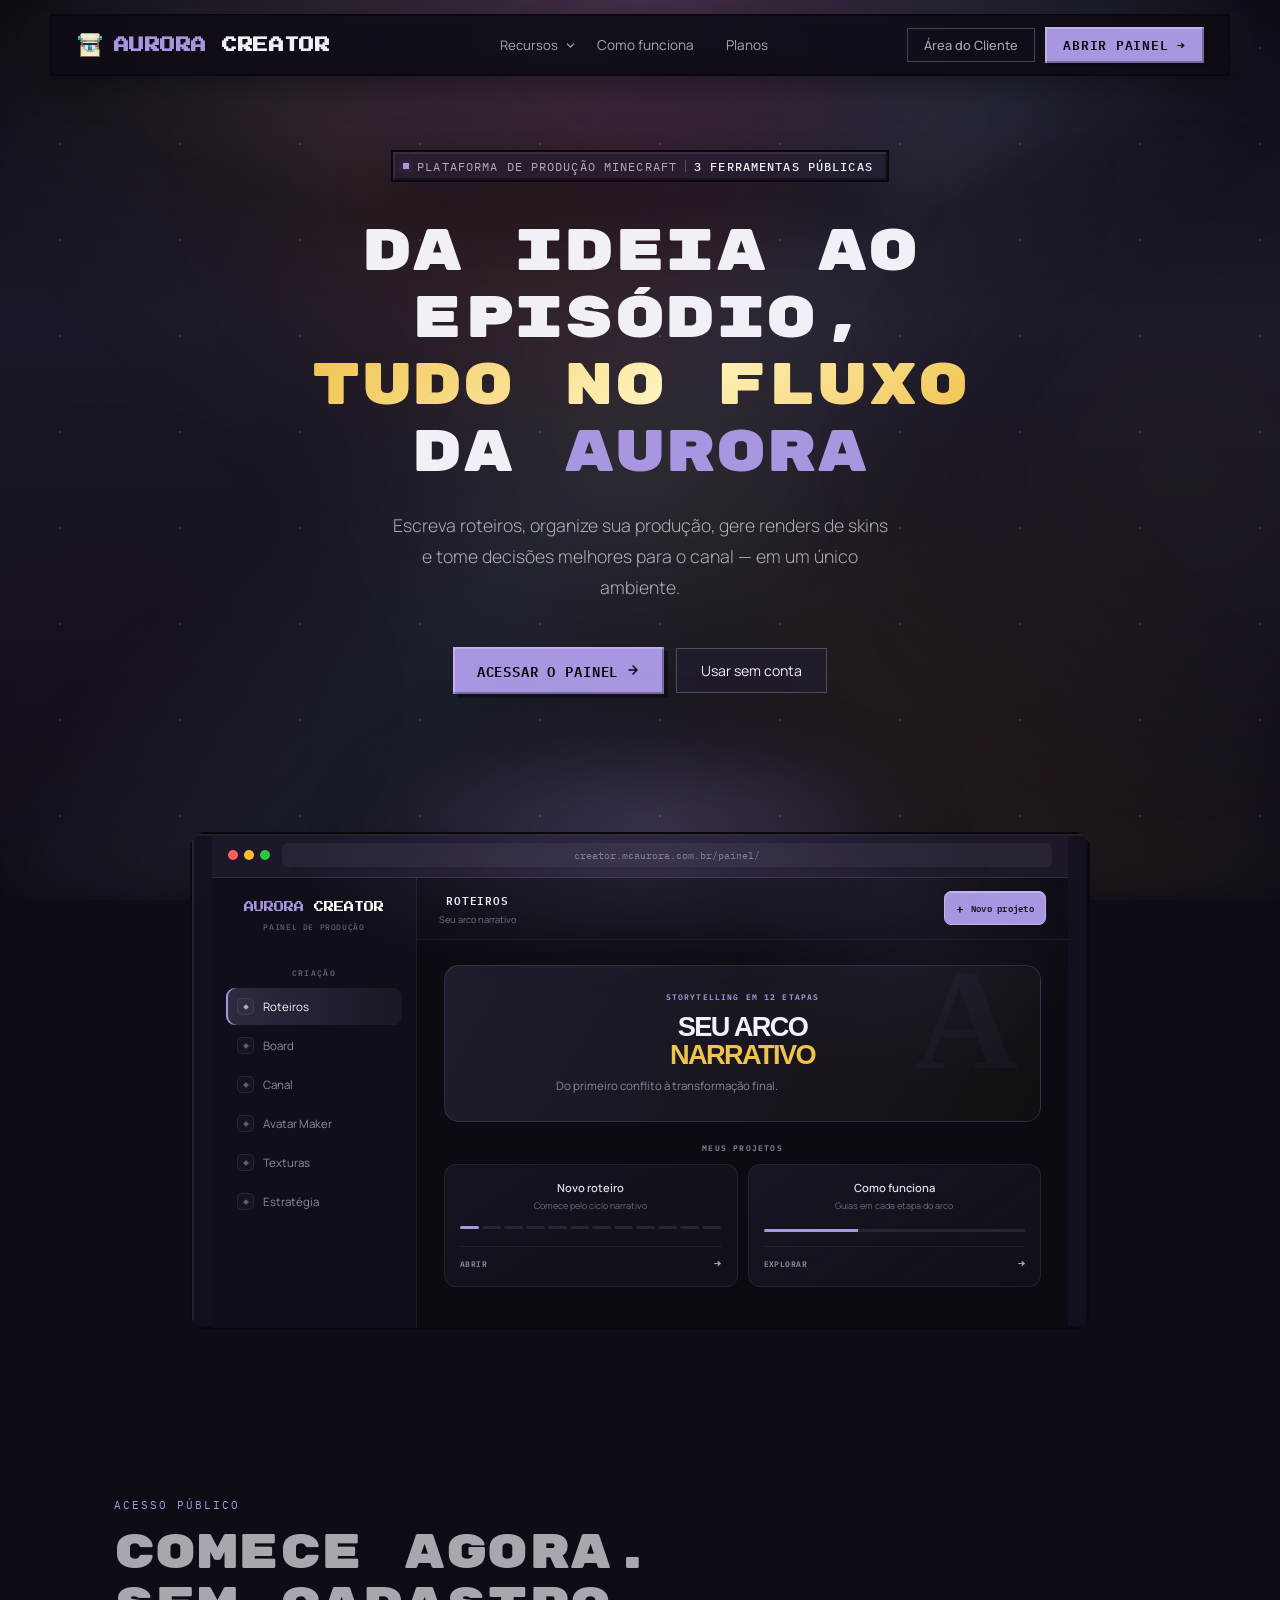
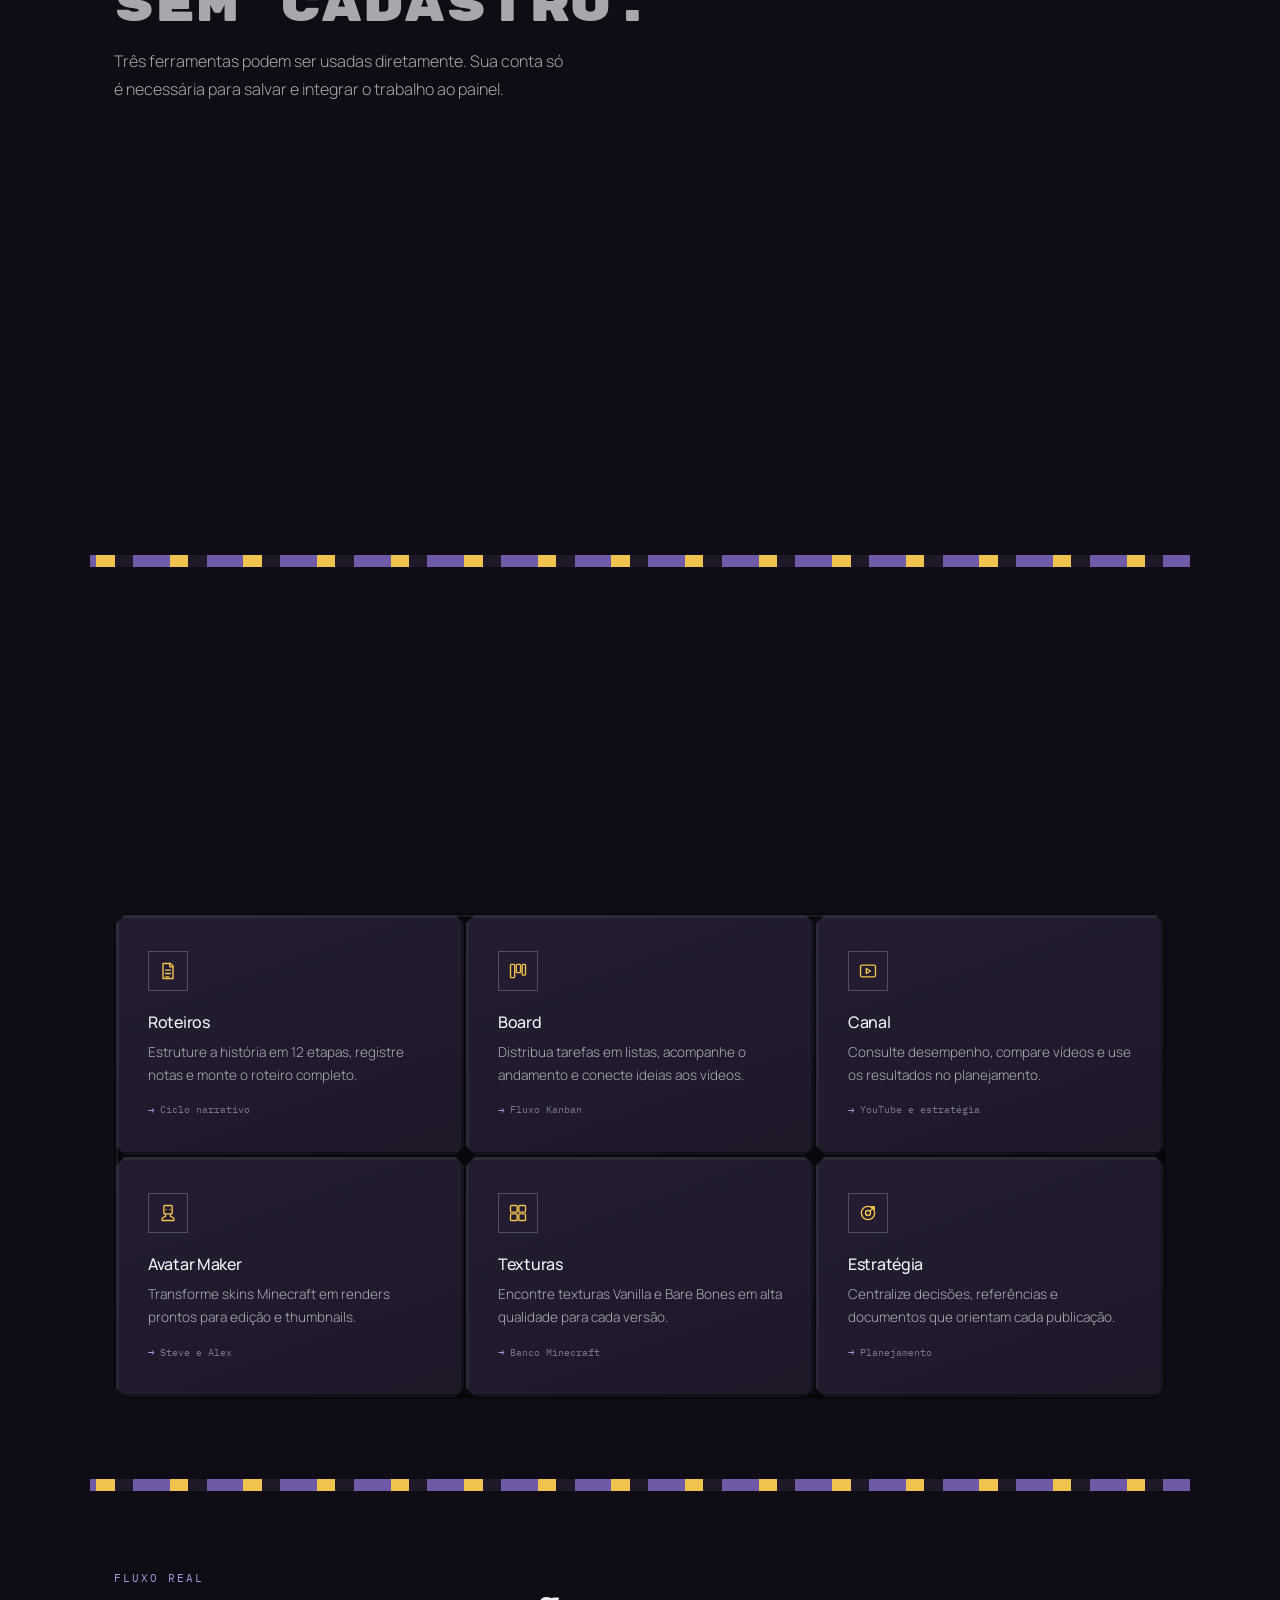
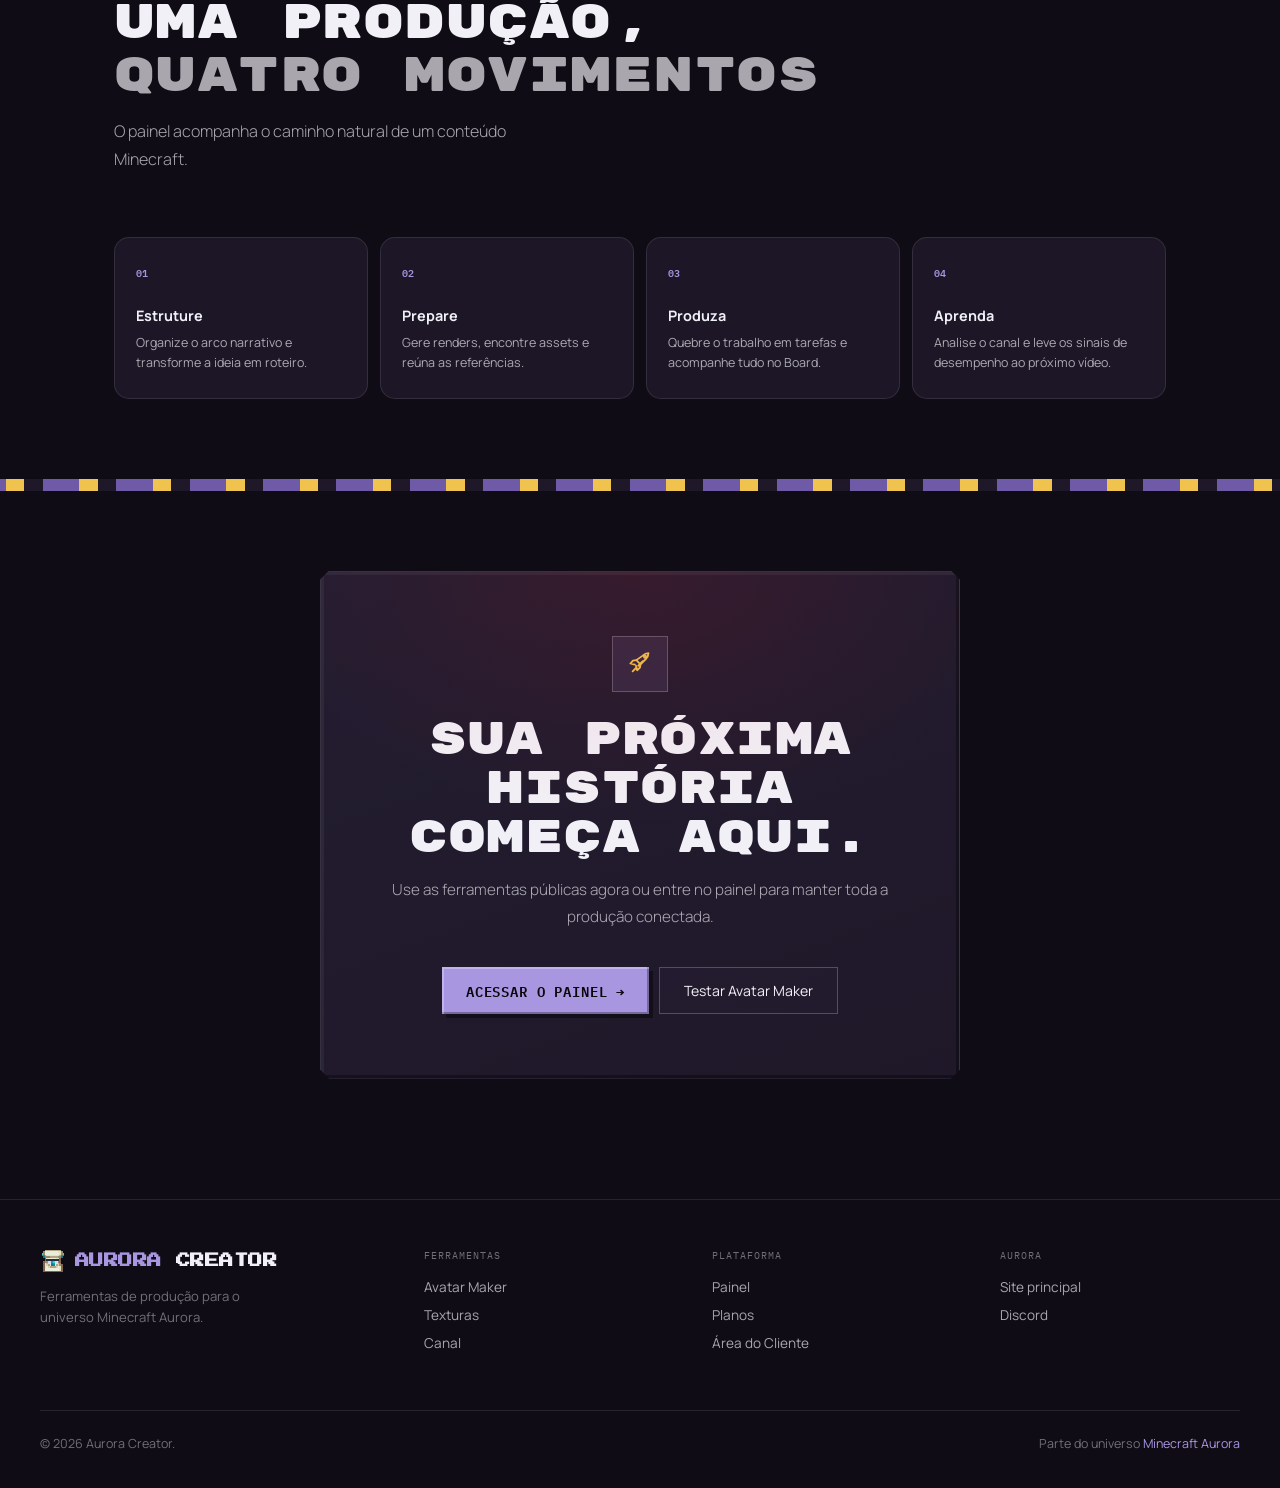
==== commit db1581eb: "Add files via upload" ====
--- a/creator-aurora/index.html
+++ b/creator-aurora/index.html
@@ -3,6 +3,20 @@
 <head>
   <meta charset="UTF-8">
   <meta name="viewport" content="width=device-width, initial-scale=1.0">
+  <script>
+    // Proteção para projetos Supabase que ainda tenham apenas a raiz na lista
+    // de redirects: encaminha o callback OAuth intacto para o painel.
+    (() => {
+      const query = new URLSearchParams(window.location.search);
+      const oauthHash = /(?:^#|[&#])(access_token|refresh_token|error|error_description)=/.test(window.location.hash);
+      if (!query.has('code') && !oauthHash) return;
+
+      const panelUrl = new URL('/painel/', window.location.origin);
+      panelUrl.search = window.location.search;
+      panelUrl.hash = window.location.hash;
+      window.location.replace(panelUrl.href);
+    })();
+  </script>
   <title>Aurora Creator: Roteiros e Ferramentas para Minecraft</title>
   <meta name="description" content="Organize produções Minecraft, escreva roteiros, gerencie tarefas, crie avatares, encontre texturas e analise seu canal no Aurora Creator.">
   <meta name="robots" content="index, follow, max-image-preview:large, max-snippet:-1, max-video-preview:-1">
@@ -26,8 +40,8 @@
   <link rel="preconnect" href="https://fonts.googleapis.com">
   <link rel="preconnect" href="https://fonts.gstatic.com" crossorigin>
   <link href="https://fonts.googleapis.com/css2?family=Geist:wght@300;400;500;600&family=Geist+Mono:wght@400;500&display=swap" rel="stylesheet">
-  <link rel="stylesheet" href="style.css?v=aurora-landing-6">
-  <link rel="stylesheet" href="aurora-shared.css?v=aurora-landing-6">
+  <link rel="stylesheet" href="style.css?v=aurora-landing-7">
+  <link rel="stylesheet" href="aurora-shared.css?v=icons-1">
   <script type="application/ld+json">
   {
     "@context": "https://schema.org",
--- a/creator-aurora/style.css
+++ b/creator-aurora/style.css
@@ -653,7 +653,18 @@
   .public-tool-grid{grid-template-columns:1fr 1fr}.public-tool-card:last-child{grid-column:1/-1;min-height:220px}.workflow-grid{grid-template-columns:1fr 1fr}
 }
 @media(max-width:640px){
-  .nav-center{display:flex;position:static;transform:none;margin-left:auto}.nav-center>a{display:none}.nav-right .nav-pill{display:none}.nav-resources-toggle{font-size:.72rem;padding:7px}.resources-menu{position:fixed;top:76px;left:12px;right:12px;width:auto;transform:translateY(-8px)}.nav-resources.open .resources-menu{transform:translateY(0)}.resources-menu::before{left:61%}
+  .nav-center{display:none}.nav-right .nav-pill{display:none}.resources-menu{position:fixed;top:76px;left:12px;right:12px;width:auto;transform:translateY(-8px)}.nav-resources.open .resources-menu{transform:translateY(0)}.resources-menu::before{left:61%}
   .panel-preview{margin-top:42px;padding:0 10px}.pp-layout{grid-template-columns:1fr;min-height:390px}.pp-sidebar{display:none}.pp-url{padding-inline:16px}.pp-content{padding:16px}.pp-hero{padding:21px}.pp-projects{grid-template-columns:1fr}.pp-project:nth-child(n+2){display:none}
   .public-tools{padding-inline:20px}.public-tool-grid,.workflow-grid{grid-template-columns:1fr}.public-tool-card:last-child{grid-column:auto}.public-tool-card{min-height:230px}
+
+  body.aurora-public .hero{padding:112px 16px 52px;min-height:auto;}
+  body.aurora-public .hero-badge{max-width:100%;margin-bottom:26px;flex-wrap:wrap;justify-content:center;gap:6px;font-size:.63rem;line-height:1.45;text-align:center;}
+  body.aurora-public .hero-h1{font-size:clamp(1.55rem,7.7vw,2rem);line-height:1.2;letter-spacing:0;overflow-wrap:anywhere;}
+  body.aurora-public .hero-sub{font-size:.95rem;line-height:1.65;margin-bottom:30px;}
+  .hero-actions{width:100%;margin-bottom:54px;flex-direction:column;}
+  .hero-actions a{width:min(100%,300px);justify-content:center;}
+  .hero-visual-glow{left:0;width:100%;transform:none;}
+  body.aurora-public .section-title,
+  body.aurora-public .cta-h{font-size:clamp(1.55rem,8vw,2.35rem);line-height:1.2;overflow-wrap:anywhere;}
+  .footer-bottom{align-items:flex-start;flex-direction:column;}
 }
--- a/creator-aurora/aurora-shared.css
+++ b/creator-aurora/aurora-shared.css
@@ -1,4 +1,15 @@
 @import url('https://fonts.googleapis.com/css2?family=Press+Start+2P&family=Rubik+Mono+One&family=Manrope:wght@300;400;500;600;700;800&family=IBM+Plex+Mono:wght@400;500;600&display=swap');
+
+.ui-icon {
+  display: inline-block;
+  width: 1em;
+  height: 1em;
+  margin-right: .28em;
+  vertical-align: -.15em;
+  color: currentColor;
+  stroke-linecap: round;
+  stroke-linejoin: round;
+}
 
 /* Shared visual system for creator.mcaurora.com.br */
 :root {
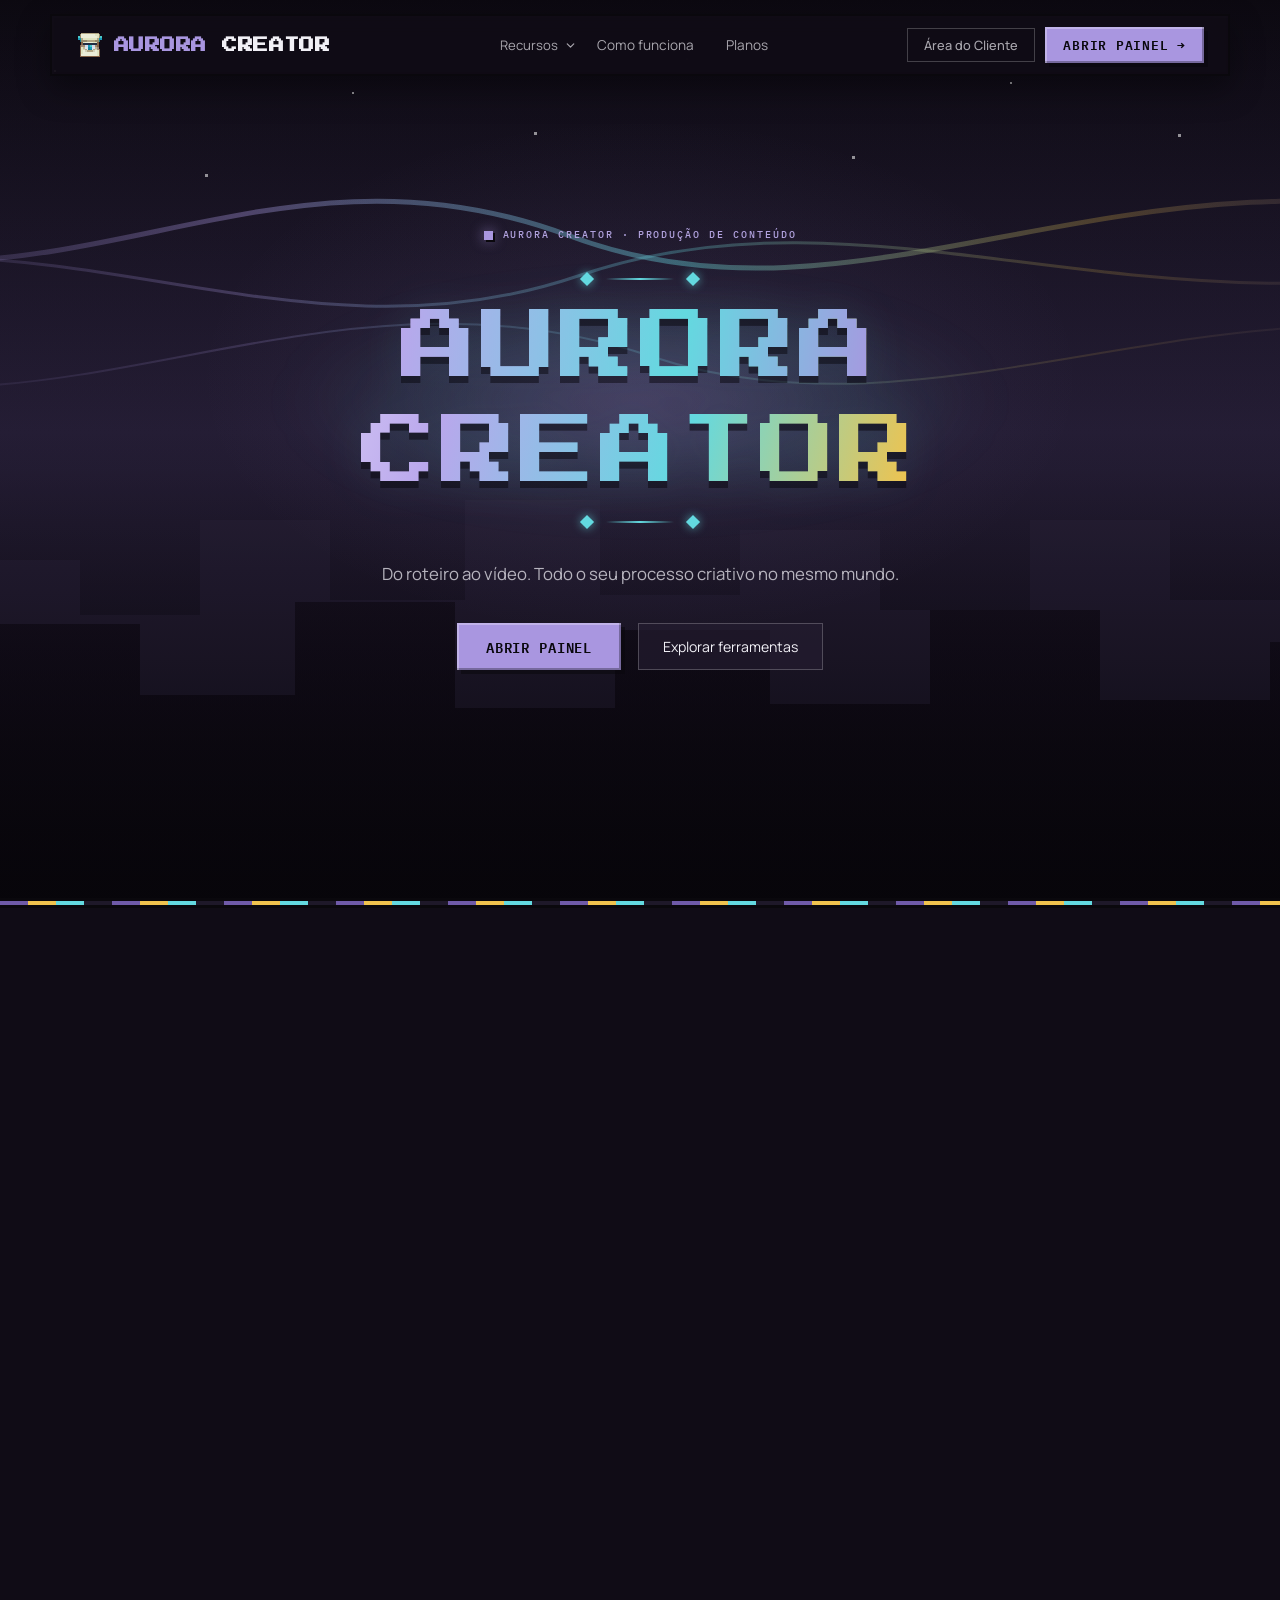
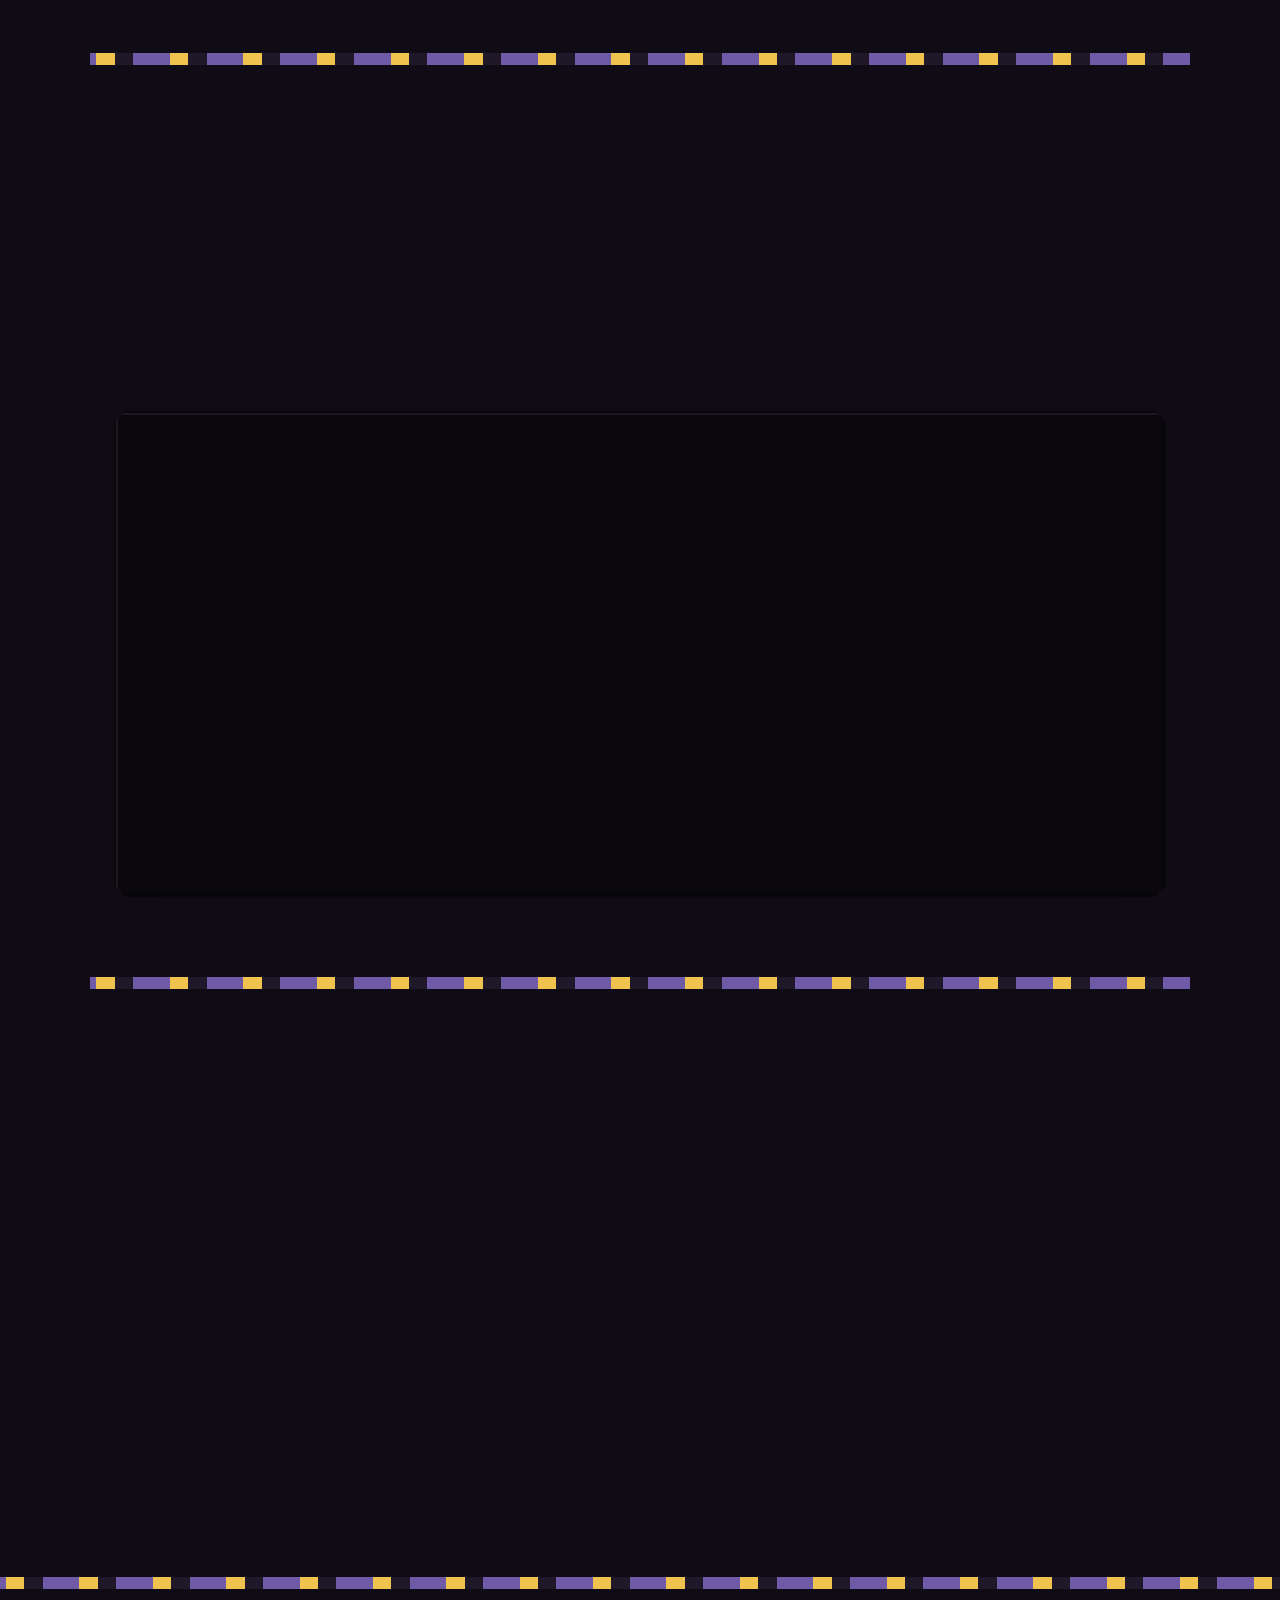
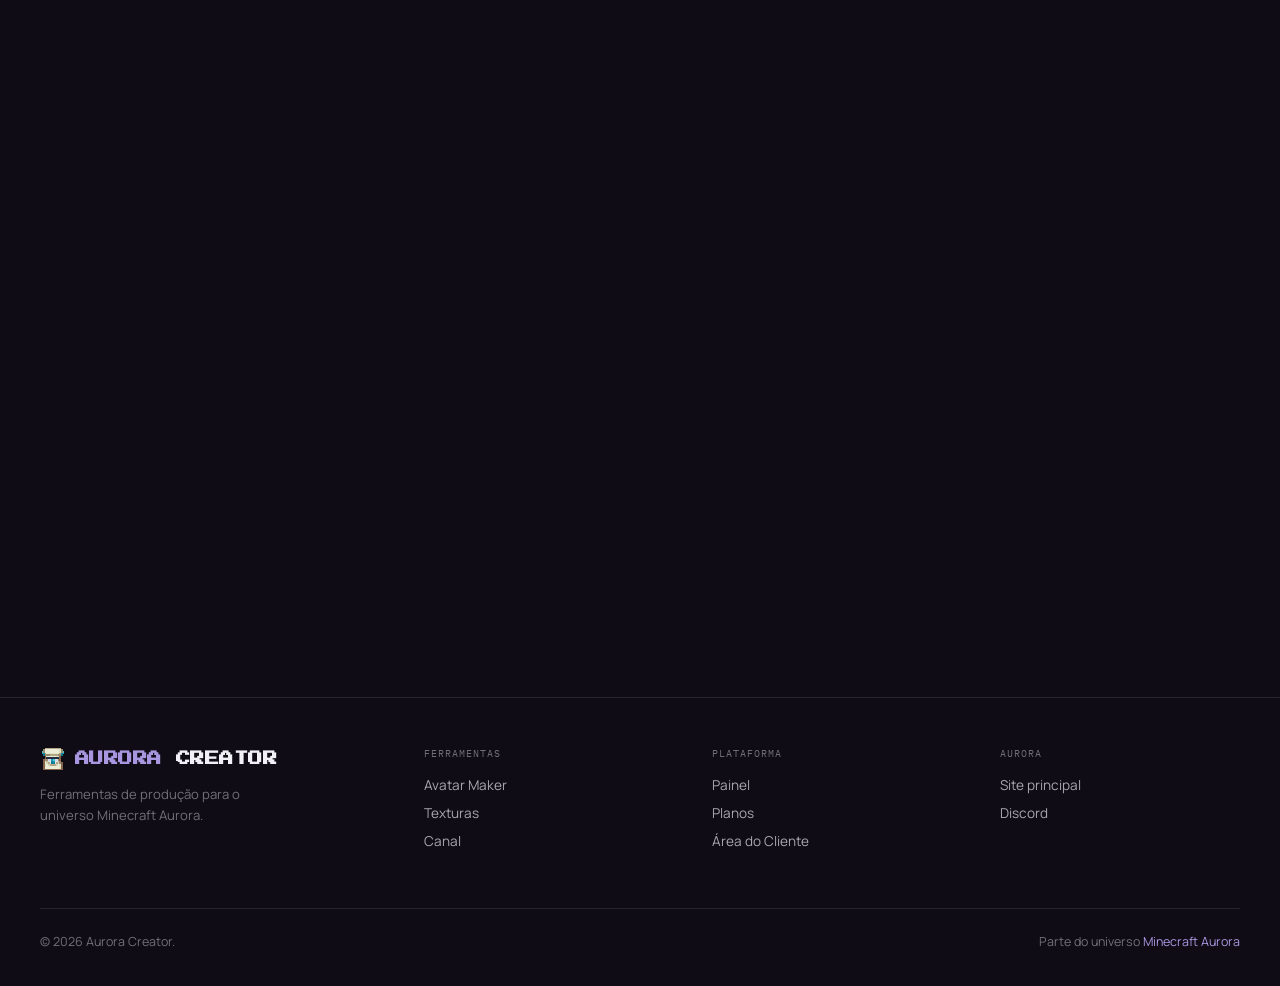
==== commit 122b7aac: "Add files via upload" ====
--- a/creator-aurora/index.html
+++ b/creator-aurora/index.html
@@ -40,7 +40,7 @@
   <link rel="preconnect" href="https://fonts.googleapis.com">
   <link rel="preconnect" href="https://fonts.gstatic.com" crossorigin>
   <link href="https://fonts.googleapis.com/css2?family=Geist:wght@300;400;500;600&family=Geist+Mono:wght@400;500&display=swap" rel="stylesheet">
-  <link rel="stylesheet" href="style.css?v=aurora-landing-7">
+  <link rel="stylesheet" href="style.css?v=aurora-landing-10">
   <link rel="stylesheet" href="aurora-shared.css?v=icons-1">
   <script type="application/ld+json">
   {
@@ -101,36 +101,56 @@
   </nav>
 
   <main id="top">
-    <section class="hero">
-      <div class="hero-badge"><span class="hero-badge-dot"></span>Plataforma de produção Minecraft<span class="hero-badge-sep"></span><span class="hero-badge-link">3 ferramentas públicas</span></div>
-      <h1 class="hero-h1">Da ideia ao episódio,<br><span class="accent-g">tudo no fluxo</span> da <span class="accent-r">Aurora</span></h1>
-      <p class="hero-sub">Escreva roteiros, organize sua produção, gere renders de skins e tome decisões melhores para o canal — em um único ambiente.</p>
-      <div class="hero-actions"><a href="painel/" class="btn-primary">Acessar o painel <svg width="14" height="14" viewBox="0 0 14 14" fill="none"><path d="M3 7h8M7 3l4 4-4 4" stroke="currentColor" stroke-width="1.5" stroke-linecap="round" stroke-linejoin="round"/></svg></a><a href="#public-tools" class="btn-secondary">Usar sem conta</a></div>
-
-      <div class="hero-visual" aria-label="Prévia visual do painel Aurora Creator">
-        <div class="hero-visual-glow"></div>
-        <div class="hero-card panel-preview">
-          <div class="hero-card-bar"><div class="hero-card-dots"><div class="hero-card-dot hcd1"></div><div class="hero-card-dot hcd2"></div><div class="hero-card-dot hcd3"></div></div><div class="hero-card-url">creator.mcaurora.com.br/painel/</div></div>
-          <div class="pp-layout">
-            <aside class="pp-sidebar">
-              <div class="pp-brand"><span>AURORA</span> CREATOR<small>Painel de produção</small></div>
-              <div class="pp-label">Criação</div><div class="pp-item active"><i></i>Roteiros</div><div class="pp-item"><i></i>Board</div><div class="pp-item"><i></i>Canal</div><div class="pp-item"><i></i>Avatar Maker</div><div class="pp-item"><i></i>Texturas</div><div class="pp-item"><i></i>Estratégia</div>
-            </aside>
-            <div class="pp-main">
-              <div class="pp-topbar"><div><strong>ROTEIROS</strong><span>Seu arco narrativo</span></div><span class="pp-action"><i>+</i> Novo projeto</span></div>
-              <div class="pp-content">
-                <div class="pp-hero"><small>STORYTELLING EM 12 ETAPAS</small><h2>SEU ARCO<br><span>NARRATIVO</span></h2><p>Do primeiro conflito à transformação final.</p></div>
-                <div class="pp-section-title">MEUS PROJETOS</div>
-                <div class="pp-projects">
-                  <div class="pp-project"><div><strong>Novo roteiro</strong><span>Comece pelo ciclo narrativo</span></div><div class="pp-dots"><i class="done"></i><i></i><i></i><i></i><i></i><i></i><i></i><i></i><i></i><i></i><i></i><i></i></div><span class="pp-open">Abrir <b>→</b></span></div>
-                  <div class="pp-project guide"><div><strong>Como funciona</strong><span>Guias em cada etapa do arco</span></div><div class="pp-project-line"></div><span class="pp-open">Explorar <b>→</b></span></div>
-                </div>
-              </div>
-            </div>
-          </div>
+    <section class="creator-hero" id="hero">
+      <div class="creator-hero-art" aria-hidden="true">
+        <svg viewBox="0 0 1600 900" preserveAspectRatio="xMidYMid slice" xmlns="http://www.w3.org/2000/svg">
+          <defs>
+            <linearGradient id="creatorSky" x1="0" y1="0" x2="0" y2="1">
+              <stop offset="0%" stop-color="#0c0911" />
+              <stop offset="48%" stop-color="#28203a" />
+              <stop offset="100%" stop-color="#100c16" />
+            </linearGradient>
+            <linearGradient id="creatorAurora" x1="0" y1="0" x2="1" y2="0">
+              <stop offset="0%" stop-color="#a996e0" stop-opacity="0" />
+              <stop offset="28%" stop-color="#a996e0" stop-opacity=".58" />
+              <stop offset="52%" stop-color="#63d9e0" stop-opacity=".62" />
+              <stop offset="76%" stop-color="#f0c34e" stop-opacity=".38" />
+              <stop offset="100%" stop-color="#a996e0" stop-opacity="0" />
+            </linearGradient>
+            <linearGradient id="creatorGround" x1="0" y1="0" x2="0" y2="1">
+              <stop offset="0%" stop-color="#171121" />
+              <stop offset="100%" stop-color="#09070d" />
+            </linearGradient>
+          </defs>
+          <rect width="1600" height="900" fill="url(#creatorSky)" />
+          <g fill="#fff" opacity=".58">
+            <rect x="86" y="126" width="3" height="3"/><rect x="214" y="70" width="2" height="2"/><rect x="365" y="174" width="3" height="3"/><rect x="512" y="92" width="2" height="2"/><rect x="694" y="132" width="3" height="3"/><rect x="846" y="58" width="2" height="2"/><rect x="1012" y="156" width="3" height="3"/><rect x="1170" y="82" width="2" height="2"/><rect x="1338" y="134" width="3" height="3"/><rect x="1492" y="68" width="2" height="2"/>
+          </g>
+          <path d="M-100 230 C220 340 420 120 730 236 C1030 348 1290 122 1700 232" fill="none" stroke="url(#creatorAurora)" stroke-width="5" opacity=".7"/>
+          <path d="M-120 294 C190 180 438 378 738 276 C1040 172 1315 354 1710 250" fill="none" stroke="url(#creatorAurora)" stroke-width="3" opacity=".52"/>
+          <path d="M-80 360 C220 460 480 246 810 356 C1090 450 1370 270 1680 344" fill="none" stroke="url(#creatorAurora)" stroke-width="2" opacity=".38"/>
+          <g opacity=".86">
+            <path d="M0 620H110V560H240V615H360V520H490V600H625V500H760V595H900V530H1040V610H1190V520H1330V600H1470V548H1600V720H0Z" fill="#2a223b"/>
+            <path d="M0 690H150V624H300V695H455V602H615V708H775V630H930V704H1090V610H1260V700H1430V642H1600V900H0Z" fill="url(#creatorGround)"/>
+          </g>
+        </svg>
+      </div>
+      <div class="creator-hero-shade" aria-hidden="true"></div>
+      <div class="creator-hero-content">
+        <div class="creator-eyebrow"><span></span> Aurora Creator · produção de conteúdo</div>
+        <div class="creator-title-card">
+          <div class="creator-title-deco"><i></i><span></span><i></i></div>
+          <h1><span>AURORA</span><br>CREATOR</h1>
+          <div class="creator-title-deco"><i></i><span></span><i></i></div>
         </div>
-      </div>
-    </section>
+        <p>Do roteiro ao vídeo. Todo o seu processo criativo no mesmo mundo.</p>
+        <div class="creator-hero-actions">
+          <a href="painel/" class="btn-primary">Abrir painel</a>
+          <a href="#public-tools" class="btn-secondary">Explorar ferramentas</a>
+        </div>
+      </div>
+    </section>
+    <div class="creator-pixel-divider" aria-hidden="true"></div>
 
     <section class="public-tools" id="public-tools">
       <div class="section-copy r"><p class="section-eyebrow">Acesso público</p><h2 class="section-title">Comece agora.<br><span class="dim">Sem cadastro.</span></h2><p class="section-sub">Três ferramentas podem ser usadas diretamente. Sua conta só é necessária para salvar e integrar o trabalho ao painel.</p></div>
--- a/creator-aurora/style.css
+++ b/creator-aurora/style.css
@@ -1,578 +1,749 @@
 *,*::before,*::after{margin:0;padding:0;box-sizing:border-box;}
 html{scroll-behavior:smooth;font-size:16px;}
 .icon-sprite{position:absolute;width:0;height:0;overflow:hidden;pointer-events:none;}
-
-:root{
-  --red:#E8111A;
-  --red-a10:rgba(232,17,26,.10);
-  --red-a20:rgba(232,17,26,.20);
-  --red-a40:rgba(232,17,26,.40);
-  --gold:#F5C518;
-  --gold-a10:rgba(245,197,24,.10);
-  --gold-a20:rgba(245,197,24,.20);
-  --bg:#060608;
-  --surface:rgba(255,255,255,.04);
-  --surface2:rgba(255,255,255,.07);
-  --border:rgba(255,255,255,.08);
-  --border2:rgba(255,255,255,.14);
-  --text:#EEEAE0;
-  --text2:rgba(238,234,224,.55);
-  --text3:rgba(238,234,224,.28);
-  --ff:'Geist',sans-serif;
-  --fm:'Geist Mono',monospace;
-}
-
-body{
-  background:var(--bg);
-  color:var(--text);
-  font-family:var(--ff);
-  overflow-x:hidden;
-  -webkit-font-smoothing:antialiased;
-}
-
-
-.ambient{
-  position:fixed;inset:0;pointer-events:none;z-index:0;
-  overflow:hidden;
-}
-.ambient-blob{
-  position:absolute;border-radius:50%;
-  filter:blur(120px);
-  will-change:transform;
-}
-.ab1{
-  width:700px;height:700px;
-  top:-200px;left:50%;transform:translateX(-50%);
-  background:radial-gradient(circle,rgba(232,17,26,.12) 0%,transparent 70%);
-  animation:ab1 12s ease-in-out infinite;
-}
-.ab2{
-  width:500px;height:500px;
-  bottom:20%;right:-150px;
-  background:radial-gradient(circle,rgba(245,197,24,.07) 0%,transparent 70%);
-  animation:ab2 16s ease-in-out infinite;
-}
-.ab3{
-  width:400px;height:400px;
-  bottom:0;left:-100px;
-  background:radial-gradient(circle,rgba(232,17,26,.06) 0%,transparent 70%);
-  animation:ab3 20s ease-in-out infinite;
-}
-@keyframes ab1{0%,100%{transform:translateX(-50%) scale(1);}50%{transform:translateX(-50%) scale(1.15) translateY(30px);}}
-@keyframes ab2{0%,100%{transform:scale(1);}50%{transform:scale(1.2) translate(-20px,20px);}}
-@keyframes ab3{0%,100%{transform:scale(1);}50%{transform:scale(1.3) translate(20px,-20px);}}
-
-
-nav{
-  position:fixed;top:0;left:0;right:0;z-index:200;
-  height:64px;
-  display:flex;align-items:center;justify-content:space-between;
-  padding:0 40px;
-}
-nav::before{
-  content:'';
-  position:absolute;inset:0;
-  background:rgba(6,6,8,.7);
-  backdrop-filter:blur(24px);-webkit-backdrop-filter:blur(24px);
-  border-bottom:1px solid var(--border);
-  z-index:-1;
-}
-.nav-logo{display:flex;align-items:center;gap:10px;text-decoration:none;}
-.nav-logo img{width:28px;height:28px;border-radius:7px;}
-.nav-logo-name{
-  font-size:.95rem;font-weight:600;letter-spacing:-.3px;
-  color:var(--text);
-}
-.nav-logo-name span{color:var(--red);}
-.nav-center{
-  display:flex;align-items:center;gap:4px;
-  position:absolute;left:50%;transform:translateX(-50%);
-}
-.nav-center a{
-  color:var(--text2);text-decoration:none;
-  font-size:.85rem;font-weight:400;
-  padding:6px 14px;border-radius:8px;
-  transition:color .15s,background .15s;
-}
-.nav-center a:hover{color:var(--text);background:var(--surface);}
-.nav-right{display:flex;align-items:center;gap:10px;}
-.nav-pill{
-  font-size:.8rem;font-weight:500;
-  color:var(--text2);text-decoration:none;
-  padding:7px 16px;border-radius:8px;
-  border:1px solid var(--border2);
-  transition:all .15s;
-}
-.nav-pill:hover{color:var(--text);border-color:rgba(255,255,255,.22);}
-.nav-cta{
-  font-size:.8rem;font-weight:500;
-  color:#fff;text-decoration:none;
-  padding:7px 18px;border-radius:8px;
-  background:var(--red);
-  transition:opacity .15s,transform .15s;
-}
-.nav-cta:hover{opacity:.88;transform:translateY(-1px);}
-
-
-.hero{
-  min-height:100vh;
-  display:flex;flex-direction:column;
-  align-items:center;justify-content:center;
-  text-align:center;
-  padding:120px 24px 80px;
-  position:relative;z-index:1;
-}
-
-
-.hero-badge{
-  display:inline-flex;align-items:center;gap:8px;
-  background:var(--surface);
-  border:1px solid var(--border2);
-  border-radius:100px;
-  padding:6px 14px 6px 10px;
-  font-size:.78rem;font-weight:400;color:var(--text2);
-  margin-bottom:36px;
-  animation:fade-up .7s ease both;
-}
-.hero-badge-dot{
-  width:6px;height:6px;border-radius:50%;
-  background:var(--red);
-  box-shadow:0 0 8px var(--red-a40);
-  animation:dot-pulse 2s ease-in-out infinite;
-}
-@keyframes dot-pulse{
-  0%,100%{box-shadow:0 0 8px var(--red-a40);}
-  50%{box-shadow:0 0 16px var(--red);}
-}
-.hero-badge-sep{width:1px;height:12px;background:var(--border2);}
-.hero-badge-link{color:var(--text);font-weight:500;}
-
-
+
+:root{
+  --red:#E8111A;
+  --red-a10:rgba(232,17,26,.10);
+  --red-a20:rgba(232,17,26,.20);
+  --red-a40:rgba(232,17,26,.40);
+  --gold:#F5C518;
+  --gold-a10:rgba(245,197,24,.10);
+  --gold-a20:rgba(245,197,24,.20);
+  --bg:#060608;
+  --surface:rgba(255,255,255,.04);
+  --surface2:rgba(255,255,255,.07);
+  --border:rgba(255,255,255,.08);
+  --border2:rgba(255,255,255,.14);
+  --text:#EEEAE0;
+  --text2:rgba(238,234,224,.55);
+  --text3:rgba(238,234,224,.28);
+  --ff:'Geist',sans-serif;
+  --fm:'Geist Mono',monospace;
+}
+
+body{
+  background:var(--bg);
+  color:var(--text);
+  font-family:var(--ff);
+  overflow-x:hidden;
+  -webkit-font-smoothing:antialiased;
+}
+
+
+.ambient{
+  position:fixed;inset:0;pointer-events:none;z-index:0;
+  overflow:hidden;
+}
+.ambient-blob{
+  position:absolute;border-radius:50%;
+  filter:blur(120px);
+  will-change:transform;
+}
+.ab1{
+  width:700px;height:700px;
+  top:-200px;left:50%;transform:translateX(-50%);
+  background:radial-gradient(circle,rgba(232,17,26,.12) 0%,transparent 70%);
+  animation:ab1 12s ease-in-out infinite;
+}
+.ab2{
+  width:500px;height:500px;
+  bottom:20%;right:-150px;
+  background:radial-gradient(circle,rgba(245,197,24,.07) 0%,transparent 70%);
+  animation:ab2 16s ease-in-out infinite;
+}
+.ab3{
+  width:400px;height:400px;
+  bottom:0;left:-100px;
+  background:radial-gradient(circle,rgba(232,17,26,.06) 0%,transparent 70%);
+  animation:ab3 20s ease-in-out infinite;
+}
+@keyframes ab1{0%,100%{transform:translateX(-50%) scale(1);}50%{transform:translateX(-50%) scale(1.15) translateY(30px);}}
+@keyframes ab2{0%,100%{transform:scale(1);}50%{transform:scale(1.2) translate(-20px,20px);}}
+@keyframes ab3{0%,100%{transform:scale(1);}50%{transform:scale(1.3) translate(20px,-20px);}}
+
+
+nav{
+  position:fixed;top:0;left:0;right:0;z-index:200;
+  height:64px;
+  display:flex;align-items:center;justify-content:space-between;
+  padding:0 40px;
+}
+nav::before{
+  content:'';
+  position:absolute;inset:0;
+  background:rgba(6,6,8,.7);
+  backdrop-filter:blur(24px);-webkit-backdrop-filter:blur(24px);
+  border-bottom:1px solid var(--border);
+  z-index:-1;
+}
+.nav-logo{display:flex;align-items:center;gap:10px;text-decoration:none;}
+.nav-logo img{width:28px;height:28px;border-radius:7px;}
+.nav-logo-name{
+  font-size:.95rem;font-weight:600;letter-spacing:-.3px;
+  color:var(--text);
+}
+.nav-logo-name span{color:var(--red);}
+.nav-center{
+  display:flex;align-items:center;gap:4px;
+  position:absolute;left:50%;transform:translateX(-50%);
+}
+.nav-center a{
+  color:var(--text2);text-decoration:none;
+  font-size:.85rem;font-weight:400;
+  padding:6px 14px;border-radius:8px;
+  transition:color .15s,background .15s;
+}
+.nav-center a:hover{color:var(--text);background:var(--surface);}
+.nav-right{display:flex;align-items:center;gap:10px;}
+.nav-pill{
+  font-size:.8rem;font-weight:500;
+  color:var(--text2);text-decoration:none;
+  padding:7px 16px;border-radius:8px;
+  border:1px solid var(--border2);
+  transition:all .15s;
+}
+.nav-pill:hover{color:var(--text);border-color:rgba(255,255,255,.22);}
+.nav-cta{
+  font-size:.8rem;font-weight:500;
+  color:#fff;text-decoration:none;
+  padding:7px 18px;border-radius:8px;
+  background:var(--red);
+  transition:opacity .15s,transform .15s;
+}
+.nav-cta:hover{opacity:.88;transform:translateY(-1px);}
+
+
+.hero{
+  min-height:100vh;
+  display:flex;flex-direction:column;
+  align-items:center;justify-content:center;
+  text-align:center;
+  padding:120px 24px 80px;
+  position:relative;z-index:1;
+}
+
+
+.hero-badge{
+  display:inline-flex;align-items:center;gap:8px;
+  background:var(--surface);
+  border:1px solid var(--border2);
+  border-radius:100px;
+  padding:6px 14px 6px 10px;
+  font-size:.78rem;font-weight:400;color:var(--text2);
+  margin-bottom:36px;
+  animation:fade-up .7s ease both;
+}
+.hero-badge-dot{
+  width:6px;height:6px;border-radius:50%;
+  background:var(--red);
+  box-shadow:0 0 8px var(--red-a40);
+  animation:dot-pulse 2s ease-in-out infinite;
+}
+@keyframes dot-pulse{
+  0%,100%{box-shadow:0 0 8px var(--red-a40);}
+  50%{box-shadow:0 0 16px var(--red);}
+}
+.hero-badge-sep{width:1px;height:12px;background:var(--border2);}
+.hero-badge-link{color:var(--text);font-weight:500;}
+
+
 .hero-h1{
   font-size:clamp(2.15rem,4.6vw,3.9rem);
   font-weight:600;
   letter-spacing:-1.5px;
   line-height:1.1;
   max-width:760px;
-  margin-bottom:24px;
-  animation:fade-up .7s .08s ease both;
-}
-.hero-h1 .accent-g{
-  background:linear-gradient(135deg,var(--gold) 0%,#fff 60%,var(--gold) 100%);
-  background-size:200% auto;
-  -webkit-background-clip:text;-webkit-text-fill-color:transparent;background-clip:text;
-  animation:shimmer 4s linear infinite;
-}
-@keyframes shimmer{to{background-position:200% center;}}
-.hero-h1 .accent-r{color:var(--red);}
-
-.hero-sub{
-  font-size:1.1rem;font-weight:300;color:var(--text2);
-  max-width:500px;line-height:1.75;
-  margin-bottom:44px;
-  animation:fade-up .7s .16s ease both;
-}
-
-.hero-actions{
-  display:flex;align-items:center;gap:12px;flex-wrap:wrap;justify-content:center;
-  animation:fade-up .7s .24s ease both;
-  margin-bottom:80px;
-}
-.btn-primary{
-  display:inline-flex;align-items:center;gap:8px;
-  background:var(--red);color:#fff;
-  text-decoration:none;font-size:.88rem;font-weight:500;
-  padding:12px 24px;border-radius:10px;
-  transition:all .2s;
-  box-shadow:0 0 0 0 var(--red-a20);
-}
-.btn-primary:hover{transform:translateY(-2px);box-shadow:0 8px 32px var(--red-a40);}
-.btn-secondary{
-  display:inline-flex;align-items:center;gap:8px;
-  color:var(--text);text-decoration:none;font-size:.88rem;font-weight:400;
-  padding:12px 24px;border-radius:10px;
-  border:1px solid var(--border2);
-  transition:all .2s;background:var(--surface);
-}
-.btn-secondary:hover{background:var(--surface2);border-color:rgba(255,255,255,.22);}
-
-
-.hero-visual{
-  width:100%;max-width:900px;
-  position:relative;
-  animation:fade-up .9s .36s ease both;
-}
-.hero-visual-glow{
-  position:absolute;
-  top:-40px;left:50%;transform:translateX(-50%);
-  width:600px;height:200px;
-  background:radial-gradient(ellipse,rgba(232,17,26,.18) 0%,transparent 70%);
-  filter:blur(40px);
-  pointer-events:none;
-}
-.hero-card{
-  background:rgba(12,12,16,.85);
-  border:1px solid var(--border2);
-  border-radius:20px;
-  overflow:hidden;
-  backdrop-filter:blur(12px);
-  box-shadow:
-    0 0 0 1px rgba(255,255,255,.05),
-    0 40px 80px rgba(0,0,0,.6),
-    0 0 120px rgba(232,17,26,.06);
-}
-
-.hero-card-bar{
-  height:44px;background:rgba(255,255,255,.03);
-  border-bottom:1px solid var(--border);
-  display:flex;align-items:center;padding:0 16px;gap:12px;
-}
-.hero-card-dots{display:flex;gap:6px;}
-.hero-card-dot{width:10px;height:10px;border-radius:50%;}
-.hcd1{background:#FF5F57;}
-.hcd2{background:#FEBC2E;}
-.hcd3{background:#28C840;}
-.hero-card-url{
-  flex:1;background:rgba(255,255,255,.05);
-  border-radius:6px;height:24px;
-  display:flex;align-items:center;justify-content:center;
-  font-family:var(--fm);font-size:.65rem;color:var(--text3);
-}
-
-
-.hero-dash{
-  display:grid;grid-template-columns:200px 1fr;
-  min-height:380px;
-}
-.hero-dash-sidebar{
-  border-right:1px solid var(--border);
-  padding:20px 16px;
-  display:flex;flex-direction:column;gap:4px;
-}
-.hds-section{
-  font-family:var(--fm);font-size:.6rem;letter-spacing:1px;
-  color:var(--text3);text-transform:uppercase;
-  padding:8px 8px 4px;margin-top:8px;
-}
-.hds-item{
-  display:flex;align-items:center;gap:10px;
-  padding:8px 10px;border-radius:7px;
-  font-size:.82rem;color:var(--text2);
-  cursor:pointer;transition:all .15s;
-}
-.hds-item:hover,.hds-item.active{background:var(--surface);color:var(--text);}
-.hds-item.active{border:1px solid var(--border);}
-.hds-dot{
-  width:7px;height:7px;border-radius:50%;
-  background:var(--surface2);flex-shrink:0;
-}
-.hds-dot.r{background:var(--red);}
-.hds-dot.g{background:var(--gold);}
-.hds-dot.gr{background:rgba(80,220,120,.7);}
-
-.hero-dash-main{
-  padding:24px;display:flex;flex-direction:column;gap:20px;
-}
-.hdm-top{display:flex;align-items:center;justify-content:space-between;}
-.hdm-title{font-size:.95rem;font-weight:500;letter-spacing:-.3px;}
-.hdm-badge{
-  font-family:var(--fm);font-size:.6rem;
-  background:var(--red-a10);color:var(--red);
-  border:1px solid var(--red-a20);
-  padding:3px 10px;border-radius:6px;
-}
-
-.hdm-kanban{display:grid;grid-template-columns:repeat(3,1fr);gap:12px;}
-.hdm-col{}
-.hdm-col-h{
-  font-family:var(--fm);font-size:.6rem;letter-spacing:1px;text-transform:uppercase;
-  color:var(--text3);margin-bottom:10px;padding-bottom:8px;
-  border-bottom:1px solid var(--border);
-}
-.hdm-card{
-  background:var(--surface);border:1px solid var(--border);
-  border-radius:8px;padding:10px 12px;margin-bottom:8px;
-  font-size:.78rem;color:var(--text2);
-  transition:border-color .2s;
-}
-.hdm-card:hover{border-color:var(--border2);}
-.hdm-card-tag{
-  display:inline-block;width:6px;height:6px;border-radius:50%;margin-right:6px;
-  vertical-align:middle;
-}
-.hdm-card-meta{
-  font-family:var(--fm);font-size:.58rem;color:var(--text3);margin-top:6px;
-}
-
-.hdm-progress{display:flex;flex-direction:column;gap:10px;}
-.hdm-prog-row{display:flex;flex-direction:column;gap:5px;}
-.hdm-prog-label{display:flex;justify-content:space-between;font-size:.75rem;}
-.hdm-prog-label span:first-child{color:var(--text2);}
-.hdm-prog-label span:last-child{font-family:var(--fm);font-size:.65rem;color:var(--text3);}
-.hdm-prog-bar{height:4px;background:var(--surface2);border-radius:2px;overflow:hidden;}
-.hdm-prog-fill{height:100%;border-radius:2px;transition:width 1.5s ease;}
-.fill-r{background:var(--red);}
-.fill-g{background:var(--gold);}
-.fill-gr{background:rgba(80,220,120,.8);}
-
-@keyframes fade-up{
-  from{opacity:0;transform:translateY(20px);}
-  to{opacity:1;transform:translateY(0);}
-}
-
-
-.proof{
-  position:relative;z-index:1;
-  padding:0 24px 80px;
-  text-align:center;
-}
-.proof-label{
-  font-size:.78rem;color:var(--text3);margin-bottom:20px;
-}
-.proof-stats{
-  display:inline-flex;align-items:center;gap:0;
-  background:var(--surface);border:1px solid var(--border);border-radius:12px;
-  overflow:hidden;
-}
-.proof-stat{
-  padding:16px 32px;border-right:1px solid var(--border);
-}
-.proof-stat:last-child{border-right:none;}
-.proof-stat-val{
-  font-size:1.5rem;font-weight:600;letter-spacing:-.5px;
-  color:var(--text);margin-bottom:2px;
-}
-.proof-stat-val .unit{font-size:.9rem;color:var(--gold);}
-.proof-stat-label{font-size:.75rem;color:var(--text3);}
-
-
-.features{
-  position:relative;z-index:1;
-  padding:80px 24px;
-  max-width:1100px;margin:0 auto;
-}
-.section-eyebrow{
-  font-family:var(--fm);font-size:.7rem;letter-spacing:2px;text-transform:uppercase;
-  color:var(--red);margin-bottom:12px;
-}
-.section-title{
-  font-size:clamp(1.9rem,4vw,3rem);font-weight:600;
-  letter-spacing:-1.5px;line-height:1.1;
-  margin-bottom:14px;
-}
-.section-title .dim{color:var(--text2);}
-.section-sub{
-  font-size:1rem;font-weight:300;color:var(--text2);
-  line-height:1.75;max-width:460px;margin-bottom:64px;
-}
-
-.feat-grid{
-  display:grid;
-  grid-template-columns:repeat(3,1fr);
-  gap:1px;
-  background:var(--border);
-  border-radius:18px;overflow:hidden;
-  border:1px solid var(--border);
-}
-.feat{
-  background:var(--bg);
-  padding:36px 32px;
-  position:relative;overflow:hidden;
-  transition:background .2s;
-}
-.feat:hover{background:rgba(255,255,255,.025);}
-.feat-glow{
-  position:absolute;top:0;left:0;right:0;height:1px;
-  background:linear-gradient(90deg,transparent,var(--red-a20),transparent);
-  opacity:0;transition:opacity .3s;
-}
-.feat:hover .feat-glow{opacity:1;}
+  margin-bottom:24px;
+  animation:fade-up .7s .08s ease both;
+}
+.hero-h1 .accent-g{
+  background:linear-gradient(135deg,var(--gold) 0%,#fff 60%,var(--gold) 100%);
+  background-size:200% auto;
+  -webkit-background-clip:text;-webkit-text-fill-color:transparent;background-clip:text;
+  animation:shimmer 4s linear infinite;
+}
+@keyframes shimmer{to{background-position:200% center;}}
+.hero-h1 .accent-r{color:var(--red);}
+
+.hero-sub{
+  font-size:1.1rem;font-weight:300;color:var(--text2);
+  max-width:500px;line-height:1.75;
+  margin-bottom:44px;
+  animation:fade-up .7s .16s ease both;
+}
+
+.hero-actions{
+  display:flex;align-items:center;gap:12px;flex-wrap:wrap;justify-content:center;
+  animation:fade-up .7s .24s ease both;
+  margin-bottom:80px;
+}
+.btn-primary{
+  display:inline-flex;align-items:center;gap:8px;
+  background:var(--red);color:#fff;
+  text-decoration:none;font-size:.88rem;font-weight:500;
+  padding:12px 24px;border-radius:10px;
+  transition:all .2s;
+  box-shadow:0 0 0 0 var(--red-a20);
+}
+.btn-primary:hover{transform:translateY(-2px);box-shadow:0 8px 32px var(--red-a40);}
+.btn-secondary{
+  display:inline-flex;align-items:center;gap:8px;
+  color:var(--text);text-decoration:none;font-size:.88rem;font-weight:400;
+  padding:12px 24px;border-radius:10px;
+  border:1px solid var(--border2);
+  transition:all .2s;background:var(--surface);
+}
+.btn-secondary:hover{background:var(--surface2);border-color:rgba(255,255,255,.22);}
+
+
+.hero-visual{
+  width:100%;max-width:900px;
+  position:relative;
+  animation:fade-up .9s .36s ease both;
+}
+.hero-visual-glow{
+  position:absolute;
+  top:-40px;left:50%;transform:translateX(-50%);
+  width:600px;height:200px;
+  background:radial-gradient(ellipse,rgba(232,17,26,.18) 0%,transparent 70%);
+  filter:blur(40px);
+  pointer-events:none;
+}
+.hero-card{
+  background:rgba(12,12,16,.85);
+  border:1px solid var(--border2);
+  border-radius:20px;
+  overflow:hidden;
+  backdrop-filter:blur(12px);
+  box-shadow:
+    0 0 0 1px rgba(255,255,255,.05),
+    0 40px 80px rgba(0,0,0,.6),
+    0 0 120px rgba(232,17,26,.06);
+}
+
+.hero-card-bar{
+  height:44px;background:rgba(255,255,255,.03);
+  border-bottom:1px solid var(--border);
+  display:flex;align-items:center;padding:0 16px;gap:12px;
+}
+.hero-card-dots{display:flex;gap:6px;}
+.hero-card-dot{width:10px;height:10px;border-radius:50%;}
+.hcd1{background:#FF5F57;}
+.hcd2{background:#FEBC2E;}
+.hcd3{background:#28C840;}
+.hero-card-url{
+  flex:1;background:rgba(255,255,255,.05);
+  border-radius:6px;height:24px;
+  display:flex;align-items:center;justify-content:center;
+  font-family:var(--fm);font-size:.65rem;color:var(--text3);
+}
+
+
+.hero-dash{
+  display:grid;grid-template-columns:200px 1fr;
+  min-height:380px;
+}
+.hero-dash-sidebar{
+  border-right:1px solid var(--border);
+  padding:20px 16px;
+  display:flex;flex-direction:column;gap:4px;
+}
+.hds-section{
+  font-family:var(--fm);font-size:.6rem;letter-spacing:1px;
+  color:var(--text3);text-transform:uppercase;
+  padding:8px 8px 4px;margin-top:8px;
+}
+.hds-item{
+  display:flex;align-items:center;gap:10px;
+  padding:8px 10px;border-radius:7px;
+  font-size:.82rem;color:var(--text2);
+  cursor:pointer;transition:all .15s;
+}
+.hds-item:hover,.hds-item.active{background:var(--surface);color:var(--text);}
+.hds-item.active{border:1px solid var(--border);}
+.hds-dot{
+  width:7px;height:7px;border-radius:50%;
+  background:var(--surface2);flex-shrink:0;
+}
+.hds-dot.r{background:var(--red);}
+.hds-dot.g{background:var(--gold);}
+.hds-dot.gr{background:rgba(80,220,120,.7);}
+
+.hero-dash-main{
+  padding:24px;display:flex;flex-direction:column;gap:20px;
+}
+.hdm-top{display:flex;align-items:center;justify-content:space-between;}
+.hdm-title{font-size:.95rem;font-weight:500;letter-spacing:-.3px;}
+.hdm-badge{
+  font-family:var(--fm);font-size:.6rem;
+  background:var(--red-a10);color:var(--red);
+  border:1px solid var(--red-a20);
+  padding:3px 10px;border-radius:6px;
+}
+
+.hdm-kanban{display:grid;grid-template-columns:repeat(3,1fr);gap:12px;}
+.hdm-col{}
+.hdm-col-h{
+  font-family:var(--fm);font-size:.6rem;letter-spacing:1px;text-transform:uppercase;
+  color:var(--text3);margin-bottom:10px;padding-bottom:8px;
+  border-bottom:1px solid var(--border);
+}
+.hdm-card{
+  background:var(--surface);border:1px solid var(--border);
+  border-radius:8px;padding:10px 12px;margin-bottom:8px;
+  font-size:.78rem;color:var(--text2);
+  transition:border-color .2s;
+}
+.hdm-card:hover{border-color:var(--border2);}
+.hdm-card-tag{
+  display:inline-block;width:6px;height:6px;border-radius:50%;margin-right:6px;
+  vertical-align:middle;
+}
+.hdm-card-meta{
+  font-family:var(--fm);font-size:.58rem;color:var(--text3);margin-top:6px;
+}
+
+.hdm-progress{display:flex;flex-direction:column;gap:10px;}
+.hdm-prog-row{display:flex;flex-direction:column;gap:5px;}
+.hdm-prog-label{display:flex;justify-content:space-between;font-size:.75rem;}
+.hdm-prog-label span:first-child{color:var(--text2);}
+.hdm-prog-label span:last-child{font-family:var(--fm);font-size:.65rem;color:var(--text3);}
+.hdm-prog-bar{height:4px;background:var(--surface2);border-radius:2px;overflow:hidden;}
+.hdm-prog-fill{height:100%;border-radius:2px;transition:width 1.5s ease;}
+.fill-r{background:var(--red);}
+.fill-g{background:var(--gold);}
+.fill-gr{background:rgba(80,220,120,.8);}
+
+@keyframes fade-up{
+  from{opacity:0;transform:translateY(20px);}
+  to{opacity:1;transform:translateY(0);}
+}
+
+
+.proof{
+  position:relative;z-index:1;
+  padding:0 24px 80px;
+  text-align:center;
+}
+.proof-label{
+  font-size:.78rem;color:var(--text3);margin-bottom:20px;
+}
+.proof-stats{
+  display:inline-flex;align-items:center;gap:0;
+  background:var(--surface);border:1px solid var(--border);border-radius:12px;
+  overflow:hidden;
+}
+.proof-stat{
+  padding:16px 32px;border-right:1px solid var(--border);
+}
+.proof-stat:last-child{border-right:none;}
+.proof-stat-val{
+  font-size:1.5rem;font-weight:600;letter-spacing:-.5px;
+  color:var(--text);margin-bottom:2px;
+}
+.proof-stat-val .unit{font-size:.9rem;color:var(--gold);}
+.proof-stat-label{font-size:.75rem;color:var(--text3);}
+
+
+.features{
+  position:relative;z-index:1;
+  padding:80px 24px;
+  max-width:1100px;margin:0 auto;
+}
+.section-eyebrow{
+  font-family:var(--fm);font-size:.7rem;letter-spacing:2px;text-transform:uppercase;
+  color:var(--red);margin-bottom:12px;
+}
+.section-title{
+  font-size:clamp(1.9rem,4vw,3rem);font-weight:600;
+  letter-spacing:-1.5px;line-height:1.1;
+  margin-bottom:14px;
+}
+.section-title .dim{color:var(--text2);}
+.section-sub{
+  font-size:1rem;font-weight:300;color:var(--text2);
+  line-height:1.75;max-width:460px;margin-bottom:64px;
+}
+
+.feat-grid{
+  display:grid;
+  grid-template-columns:repeat(3,1fr);
+  gap:1px;
+  background:var(--border);
+  border-radius:18px;overflow:hidden;
+  border:1px solid var(--border);
+}
+.feat{
+  background:var(--bg);
+  padding:36px 32px;
+  position:relative;overflow:hidden;
+  transition:background .2s;
+}
+.feat:hover{background:rgba(255,255,255,.025);}
+.feat-glow{
+  position:absolute;top:0;left:0;right:0;height:1px;
+  background:linear-gradient(90deg,transparent,var(--red-a20),transparent);
+  opacity:0;transition:opacity .3s;
+}
+.feat:hover .feat-glow{opacity:1;}
 .feat-icon{
-  width:40px;height:40px;border-radius:10px;
-  background:var(--surface);border:1px solid var(--border2);
-  display:flex;align-items:center;justify-content:center;
+  width:40px;height:40px;border-radius:10px;
+  background:var(--surface);border:1px solid var(--border2);
+  display:flex;align-items:center;justify-content:center;
   font-size:1.1rem;margin-bottom:20px;
 }
 .feat-icon svg{width:20px;height:20px;display:block;fill:none;stroke:currentColor;stroke-width:1.65;stroke-linecap:round;stroke-linejoin:round;}
-.feat-h{font-size:1rem;font-weight:500;letter-spacing:-.3px;margin-bottom:8px;}
-.feat-p{font-size:.85rem;font-weight:300;color:var(--text2);line-height:1.7;}
-.feat-tag{
-  display:inline-flex;align-items:center;gap:5px;margin-top:16px;
-  font-family:var(--fm);font-size:.62rem;color:var(--text3);
-}
-.feat-tag::before{content:'→';color:var(--red);font-size:.7rem;}
-
-
-.how{
-  position:relative;z-index:1;
-  padding:80px 24px;
-  max-width:1100px;margin:0 auto;
-}
-.how-grid{
-  display:grid;grid-template-columns:1fr 1fr;gap:60px;
-  align-items:center;
-}
-.how-steps{display:flex;flex-direction:column;gap:0;}
-.how-step{
-  display:flex;gap:20px;
-  padding:24px 0;border-bottom:1px solid var(--border);
-  cursor:pointer;
-}
-.how-step:first-child{padding-top:0;}
-.how-step:last-child{border-bottom:none;}
-.how-step-num{
-  width:28px;height:28px;border-radius:8px;
-  background:var(--surface);border:1px solid var(--border2);
-  display:flex;align-items:center;justify-content:center;flex-shrink:0;
-  font-family:var(--fm);font-size:.65rem;color:var(--text3);
-  transition:all .2s;margin-top:2px;
-}
-.how-step.active .how-step-num{
-  background:var(--red);border-color:var(--red);color:#fff;
-}
-.how-step-content{}
-.how-step-h{
-  font-size:.95rem;font-weight:500;letter-spacing:-.2px;
-  margin-bottom:6px;color:var(--text2);transition:color .2s;
-}
-.how-step.active .how-step-h{color:var(--text);}
-.how-step-p{font-size:.83rem;font-weight:300;color:var(--text3);line-height:1.65;transition:color .2s;}
-.how-step.active .how-step-p{color:var(--text2);}
-
-.how-preview{
-  background:var(--surface);border:1px solid var(--border2);border-radius:18px;
-  padding:28px;min-height:320px;
-  display:flex;align-items:center;justify-content:center;
-  position:relative;overflow:hidden;
-  transition:background .3s;
-}
-.how-preview-content{text-align:center;}
-.how-preview-emoji{font-size:3.5rem;margin-bottom:16px;display:block;}
-.how-preview-label{font-size:.85rem;color:var(--text2);}
-
-.how-preview::before{
-  content:'';position:absolute;
-  width:200px;height:200px;border-radius:50%;
-  background:radial-gradient(circle,var(--red-a10),transparent);
-  filter:blur(40px);
-  pointer-events:none;
-}
-
-
-.testi{
-  position:relative;z-index:1;
-  padding:80px 24px;
-  max-width:1100px;margin:0 auto;
-}
-.testi-grid{display:grid;grid-template-columns:repeat(3,1fr);gap:16px;}
-.tc{
-  background:var(--surface);border:1px solid var(--border);
-  border-radius:16px;padding:28px;
-  transition:border-color .2s,background .2s;
-  position:relative;overflow:hidden;
-}
-.tc:hover{border-color:var(--border2);background:var(--surface2);}
-.tc-stars{display:flex;gap:2px;margin-bottom:16px;}
-.tc-star{font-size:.7rem;color:var(--gold);}
-.tc-text{
-  font-size:.88rem;font-weight:300;color:var(--text2);
-  line-height:1.75;margin-bottom:20px;
-}
-.tc-author{display:flex;align-items:center;gap:12px;}
-.tc-avatar{
-  width:36px;height:36px;border-radius:50%;
-  background:linear-gradient(135deg,var(--red-a40),var(--gold-a20));
-  border:1px solid var(--border2);
-  display:flex;align-items:center;justify-content:center;font-size:.9rem;
-}
-.tc-name{font-size:.85rem;font-weight:500;}
-.tc-role{font-size:.75rem;color:var(--text3);}
-
-
-.cta-wrap{
-  position:relative;z-index:1;
-  padding:80px 24px 120px;
-}
-.cta-inner{
-  max-width:640px;margin:0 auto;
-  text-align:center;
-}
-.cta-card{
-  background:var(--surface);border:1px solid var(--border2);
-  border-radius:24px;padding:64px 48px;
-  position:relative;overflow:hidden;
-}
-.cta-card::before{
-  content:'';position:absolute;inset:0;
-  background:radial-gradient(ellipse 60% 50% at 50% 0%,rgba(232,17,26,.10),transparent);
-  pointer-events:none;
-}
+.feat-h{font-size:1rem;font-weight:500;letter-spacing:-.3px;margin-bottom:8px;}
+.feat-p{font-size:.85rem;font-weight:300;color:var(--text2);line-height:1.7;}
+.feat-tag{
+  display:inline-flex;align-items:center;gap:5px;margin-top:16px;
+  font-family:var(--fm);font-size:.62rem;color:var(--text3);
+}
+.feat-tag::before{content:'→';color:var(--red);font-size:.7rem;}
+
+
+.how{
+  position:relative;z-index:1;
+  padding:80px 24px;
+  max-width:1100px;margin:0 auto;
+}
+.how-grid{
+  display:grid;grid-template-columns:1fr 1fr;gap:60px;
+  align-items:center;
+}
+.how-steps{display:flex;flex-direction:column;gap:0;}
+.how-step{
+  display:flex;gap:20px;
+  padding:24px 0;border-bottom:1px solid var(--border);
+  cursor:pointer;
+}
+.how-step:first-child{padding-top:0;}
+.how-step:last-child{border-bottom:none;}
+.how-step-num{
+  width:28px;height:28px;border-radius:8px;
+  background:var(--surface);border:1px solid var(--border2);
+  display:flex;align-items:center;justify-content:center;flex-shrink:0;
+  font-family:var(--fm);font-size:.65rem;color:var(--text3);
+  transition:all .2s;margin-top:2px;
+}
+.how-step.active .how-step-num{
+  background:var(--red);border-color:var(--red);color:#fff;
+}
+.how-step-content{}
+.how-step-h{
+  font-size:.95rem;font-weight:500;letter-spacing:-.2px;
+  margin-bottom:6px;color:var(--text2);transition:color .2s;
+}
+.how-step.active .how-step-h{color:var(--text);}
+.how-step-p{font-size:.83rem;font-weight:300;color:var(--text3);line-height:1.65;transition:color .2s;}
+.how-step.active .how-step-p{color:var(--text2);}
+
+.how-preview{
+  background:var(--surface);border:1px solid var(--border2);border-radius:18px;
+  padding:28px;min-height:320px;
+  display:flex;align-items:center;justify-content:center;
+  position:relative;overflow:hidden;
+  transition:background .3s;
+}
+.how-preview-content{text-align:center;}
+.how-preview-emoji{font-size:3.5rem;margin-bottom:16px;display:block;}
+.how-preview-label{font-size:.85rem;color:var(--text2);}
+
+.how-preview::before{
+  content:'';position:absolute;
+  width:200px;height:200px;border-radius:50%;
+  background:radial-gradient(circle,var(--red-a10),transparent);
+  filter:blur(40px);
+  pointer-events:none;
+}
+
+
+.testi{
+  position:relative;z-index:1;
+  padding:80px 24px;
+  max-width:1100px;margin:0 auto;
+}
+.testi-grid{display:grid;grid-template-columns:repeat(3,1fr);gap:16px;}
+.tc{
+  background:var(--surface);border:1px solid var(--border);
+  border-radius:16px;padding:28px;
+  transition:border-color .2s,background .2s;
+  position:relative;overflow:hidden;
+}
+.tc:hover{border-color:var(--border2);background:var(--surface2);}
+.tc-stars{display:flex;gap:2px;margin-bottom:16px;}
+.tc-star{font-size:.7rem;color:var(--gold);}
+.tc-text{
+  font-size:.88rem;font-weight:300;color:var(--text2);
+  line-height:1.75;margin-bottom:20px;
+}
+.tc-author{display:flex;align-items:center;gap:12px;}
+.tc-avatar{
+  width:36px;height:36px;border-radius:50%;
+  background:linear-gradient(135deg,var(--red-a40),var(--gold-a20));
+  border:1px solid var(--border2);
+  display:flex;align-items:center;justify-content:center;font-size:.9rem;
+}
+.tc-name{font-size:.85rem;font-weight:500;}
+.tc-role{font-size:.75rem;color:var(--text3);}
+
+
+.cta-wrap{
+  position:relative;z-index:1;
+  padding:80px 24px 120px;
+}
+.cta-inner{
+  max-width:640px;margin:0 auto;
+  text-align:center;
+}
+.cta-card{
+  background:var(--surface);border:1px solid var(--border2);
+  border-radius:24px;padding:64px 48px;
+  position:relative;overflow:hidden;
+}
+.cta-card::before{
+  content:'';position:absolute;inset:0;
+  background:radial-gradient(ellipse 60% 50% at 50% 0%,rgba(232,17,26,.10),transparent);
+  pointer-events:none;
+}
 .cta-card-icon{
-  width:56px;height:56px;border-radius:14px;
-  background:var(--surface2);border:1px solid var(--border2);
-  display:flex;align-items:center;justify-content:center;
+  width:56px;height:56px;border-radius:14px;
+  background:var(--surface2);border:1px solid var(--border2);
+  display:flex;align-items:center;justify-content:center;
   font-size:1.5rem;margin:0 auto 24px;
 }
 .cta-card-icon svg{width:27px;height:27px;display:block;fill:none;stroke:currentColor;stroke-width:1.6;stroke-linecap:round;stroke-linejoin:round;}
-.cta-h{
-  font-size:clamp(1.8rem,4vw,2.8rem);font-weight:600;
-  letter-spacing:-1px;line-height:1.1;margin-bottom:14px;
-}
-.cta-p{font-size:.95rem;font-weight:300;color:var(--text2);line-height:1.75;margin-bottom:36px;}
-.cta-actions{display:flex;gap:10px;justify-content:center;flex-wrap:wrap;}
-
-
-footer{
-  position:relative;z-index:1;
-  border-top:1px solid var(--border);
-  padding:48px 40px 36px;
-  max-width:1400px;margin:0 auto;
-}
-.footer-grid{display:grid;grid-template-columns:1.4fr repeat(3,1fr);gap:48px;margin-bottom:48px;}
-.footer-brand{}
-.footer-logo{display:flex;align-items:center;gap:9px;text-decoration:none;margin-bottom:12px;}
-.footer-logo img{width:26px;height:26px;border-radius:7px;}
-.footer-logo-name{font-size:.9rem;font-weight:600;color:var(--text);}
-.footer-logo-name span{color:var(--red);}
-.footer-tagline{font-size:.82rem;color:var(--text3);line-height:1.65;max-width:220px;}
-.footer-col-title{font-family:var(--fm);font-size:.65rem;letter-spacing:1px;text-transform:uppercase;color:var(--text3);margin-bottom:16px;}
-.footer-col a{
-  display:block;font-size:.85rem;color:var(--text2);text-decoration:none;
-  margin-bottom:10px;transition:color .15s;
-}
-.footer-col a:hover{color:var(--text);}
-.footer-bottom{
-  border-top:1px solid var(--border);padding-top:24px;
-  display:flex;align-items:center;justify-content:space-between;flex-wrap:wrap;gap:12px;
-}
-.footer-copy{font-size:.78rem;color:var(--text3);}
-.footer-made{font-size:.78rem;color:var(--text3);}
-.footer-made span{color:var(--red);}
-
-
-.r{opacity:0;transform:translateY(16px);transition:opacity .6s ease,transform .6s ease;}
-.r.v{opacity:1;transform:translateY(0);}
-.d1{transition-delay:.06s;}.d2{transition-delay:.12s;}.d3{transition-delay:.18s;}
-.d4{transition-delay:.24s;}.d5{transition-delay:.30s;}.d6{transition-delay:.36s;}
-
-
-@media(max-width:900px){
-  .hero-dash{grid-template-columns:1fr;}
-  .hero-dash-sidebar{display:none;}
-  .feat-grid{grid-template-columns:1fr 1fr;}
-  .how-grid{grid-template-columns:1fr;}
-  .how-preview{display:none;}
-  .testi-grid{grid-template-columns:1fr;}
-  .footer-grid{grid-template-columns:1fr 1fr;}
-  .proof-stats{flex-wrap:wrap;}
-}
+.cta-h{
+  font-size:clamp(1.8rem,4vw,2.8rem);font-weight:600;
+  letter-spacing:-1px;line-height:1.1;margin-bottom:14px;
+}
+.cta-p{font-size:.95rem;font-weight:300;color:var(--text2);line-height:1.75;margin-bottom:36px;}
+.cta-actions{display:flex;gap:10px;justify-content:center;flex-wrap:wrap;}
+
+
+footer{
+  position:relative;z-index:1;
+  border-top:1px solid var(--border);
+  padding:48px 40px 36px;
+  max-width:1400px;margin:0 auto;
+}
+.footer-grid{display:grid;grid-template-columns:1.4fr repeat(3,1fr);gap:48px;margin-bottom:48px;}
+.footer-brand{}
+.footer-logo{display:flex;align-items:center;gap:9px;text-decoration:none;margin-bottom:12px;}
+.footer-logo img{width:26px;height:26px;border-radius:7px;}
+.footer-logo-name{font-size:.9rem;font-weight:600;color:var(--text);}
+.footer-logo-name span{color:var(--red);}
+.footer-tagline{font-size:.82rem;color:var(--text3);line-height:1.65;max-width:220px;}
+.footer-col-title{font-family:var(--fm);font-size:.65rem;letter-spacing:1px;text-transform:uppercase;color:var(--text3);margin-bottom:16px;}
+.footer-col a{
+  display:block;font-size:.85rem;color:var(--text2);text-decoration:none;
+  margin-bottom:10px;transition:color .15s;
+}
+.footer-col a:hover{color:var(--text);}
+.footer-bottom{
+  border-top:1px solid var(--border);padding-top:24px;
+  display:flex;align-items:center;justify-content:space-between;flex-wrap:wrap;gap:12px;
+}
+.footer-copy{font-size:.78rem;color:var(--text3);}
+.footer-made{font-size:.78rem;color:var(--text3);}
+.footer-made span{color:var(--red);}
+
+
+.r{opacity:0;transform:translateY(16px);transition:opacity .6s ease,transform .6s ease;}
+.r.v{opacity:1;transform:translateY(0);}
+.d1{transition-delay:.06s;}.d2{transition-delay:.12s;}.d3{transition-delay:.18s;}
+.d4{transition-delay:.24s;}.d5{transition-delay:.30s;}.d6{transition-delay:.36s;}
+
+
+@media(max-width:900px){
+  .hero-dash{grid-template-columns:1fr;}
+  .hero-dash-sidebar{display:none;}
+  .feat-grid{grid-template-columns:1fr 1fr;}
+  .how-grid{grid-template-columns:1fr;}
+  .how-preview{display:none;}
+  .testi-grid{grid-template-columns:1fr;}
+  .footer-grid{grid-template-columns:1fr 1fr;}
+  .proof-stats{flex-wrap:wrap;}
+}
 @media(max-width:640px){
-  nav{padding:0 20px;}
-  .nav-center{display:none;}
-  .feat-grid{grid-template-columns:1fr;}
-  .footer-grid{grid-template-columns:1fr;}
-  .hero{padding:100px 20px 60px;}
-  .proof,.features,.how,.testi,.cta-wrap{padding-left:20px;padding-right:20px;}
+  nav{padding:0 20px;}
+  .nav-center{display:none;}
+  .feat-grid{grid-template-columns:1fr;}
+  .footer-grid{grid-template-columns:1fr;}
+  .hero{padding:100px 20px 60px;}
+  .proof,.features,.how,.testi,.cta-wrap{padding-left:20px;padding-right:20px;}
+}
+
+/* Hero inspirado no universo visual do Minecraft Aurora */
+.creator-hero {
+  position: relative;
+  z-index: 1;
+  min-height: 100vh;
+  padding: 116px 24px 116px;
+  display: flex;
+  align-items: center;
+  justify-content: center;
+  overflow: hidden;
+  isolation: isolate;
+}
+
+.creator-hero-art,
+.creator-hero-shade {
+  position: absolute;
+  inset: 0;
+  pointer-events: none;
+}
+
+.creator-hero-art { z-index: -3; }
+.creator-hero-art svg { display: block; width: 100%; height: 100%; }
+.creator-hero-shade {
+  z-index: -2;
+  background:
+    radial-gradient(ellipse 48% 40% at 50% 42%, rgba(169,150,224,.10), transparent 72%),
+    linear-gradient(180deg, rgba(7,5,10,.04) 0%, rgba(7,5,10,.12) 52%, rgba(7,5,10,.88) 100%);
+}
+
+.creator-hero-content {
+  width: 100%;
+  max-width: 920px;
+  margin: 0 auto;
+  display: flex;
+  flex-direction: column;
+  align-items: center;
+  text-align: center;
+}
+
+.creator-eyebrow {
+  display: inline-flex;
+  align-items: center;
+  gap: 10px;
+  margin-bottom: 22px;
+  color: #b1a2de;
+  font: 500 .64rem/1 var(--font-mono);
+  letter-spacing: .19em;
+  text-transform: uppercase;
+}
+.creator-eyebrow > span {
+  width: 9px;
+  height: 9px;
+  background: var(--aurora-purple);
+  box-shadow: 2px 2px 0 var(--aurora-ink), 0 0 13px rgba(169,150,224,.72);
+}
+
+.creator-title-card { position: relative; width: 100%; }
+.creator-title-card::before {
+  content: '';
+  position: absolute;
+  inset: 12% 12%;
+  z-index: -1;
+  background: radial-gradient(ellipse, rgba(169,150,224,.23), rgba(99,217,224,.08) 45%, transparent 72%);
+  filter: blur(26px);
+}
+.creator-title-card h1 {
+  margin: 0;
+  color: transparent;
+  font-family: 'Press Start 2P', monospace;
+  font-size: clamp(2.25rem, 6vw, 5.7rem);
+  font-weight: 400;
+  line-height: 1.36;
+  letter-spacing: .035em;
+  text-align: center;
+  text-transform: uppercase;
+  background: linear-gradient(105deg, #f6f0ff 0%, #b9a7ec 30%, #63d9e0 56%, #f0c34e 80%, #f6f0ff 100%);
+  background-clip: text;
+  -webkit-background-clip: text;
+  filter: drop-shadow(0 7px 0 rgba(7,5,10,.48)) drop-shadow(0 0 22px rgba(99,217,224,.12));
+}
+.creator-title-card h1 span {
+  background: linear-gradient(100deg, #b9a7ec, #63d9e0 58%, #a996e0);
+  background-clip: text;
+  -webkit-background-clip: text;
+  color: transparent;
+}
+.creator-title-deco {
+  display: flex;
+  align-items: center;
+  justify-content: center;
+  gap: 14px;
+  margin: 12px auto;
+  color: var(--aurora-cyan);
+}
+.creator-title-deco span { width: 68px; height: 2px; background: linear-gradient(90deg, transparent, currentColor, transparent); }
+.creator-title-deco i {
+  width: 10px;
+  height: 10px;
+  display: block;
+  background: currentColor;
+  box-shadow: 0 0 10px rgba(99,217,224,.7);
+  transform: rotate(45deg);
+}
+
+.creator-hero-content > p {
+  max-width: 570px;
+  margin: 21px auto 0;
+  color: rgba(241,240,246,.72);
+  font-size: 1.05rem;
+  line-height: 1.7;
+  text-wrap: balance;
+}
+.creator-hero-actions {
+  display: flex;
+  justify-content: center;
+  gap: 17px;
+  flex-wrap: wrap;
+  margin-top: 34px;
+}
+.creator-hero-actions a { min-width: 164px; justify-content: center; }
+
+.creator-pixel-divider { position: relative; z-index: 2; height: 10px; margin-top: -2px; background: repeating-linear-gradient(90deg, var(--aurora-purple-dark) 0 28px, var(--aurora-gold) 28px 56px, var(--aurora-cyan) 56px 84px, var(--aurora-panel) 84px 112px); border-top: 3px solid var(--aurora-ink); border-bottom: 3px solid var(--aurora-ink); }
+
+@media (max-width: 700px) {
+  .creator-hero { min-height: 100svh; padding: 98px 18px 118px; }
+  .creator-eyebrow { max-width: 100%; font-size: .51rem; line-height: 1.5; letter-spacing: .12em; }
+  .creator-title-card h1 { font-size: clamp(1.55rem, 8.3vw, 2.7rem); line-height: 1.48; letter-spacing: 0; }
+  .creator-title-card::before { inset: 0; }
+  .creator-title-deco { margin: 9px auto; }
+  .creator-hero-content > p { max-width: 340px; margin-top: 17px; font-size: .91rem; }
+  .creator-hero-actions { width: 100%; gap: 11px; margin-top: 28px; }
+  .creator-hero-actions a { width: min(100%, 285px); }
+}
+
+@media (max-width: 480px) {
+  body.aurora-public nav { height: 60px; }
+  body.aurora-public .nav-logo-name { display: none; }
+  body.aurora-public .nav-cta { padding-inline: 14px; font-size: .72rem; }
+}
+
+/* Hero enxuto e animações leves */
+.ambient-blob {
+  animation: none !important;
+  filter: blur(90px);
+  will-change: auto;
+}
+
+.hero-badge-dot,
+.hero-h1 .accent-g {
+  animation: none !important;
+}
+
+.hero-badge,
+.hero-h1,
+.hero-sub,
+.hero-actions,
+.hero-visual {
+  animation: hero-enter .46s cubic-bezier(.22, 1, .36, 1) both;
+  will-change: auto;
+}
+
+.hero-h1 { animation-delay: .04s; }
+.hero-sub { animation-delay: .08s; }
+.hero-actions { animation-delay: .12s; }
+.hero-visual { animation-delay: .16s; }
+
+@keyframes hero-enter {
+  from { opacity: 0; transform: translateY(8px); }
+  to { opacity: 1; transform: translateY(0); }
 }
 
 /* Aurora Creator — landing page refresh */
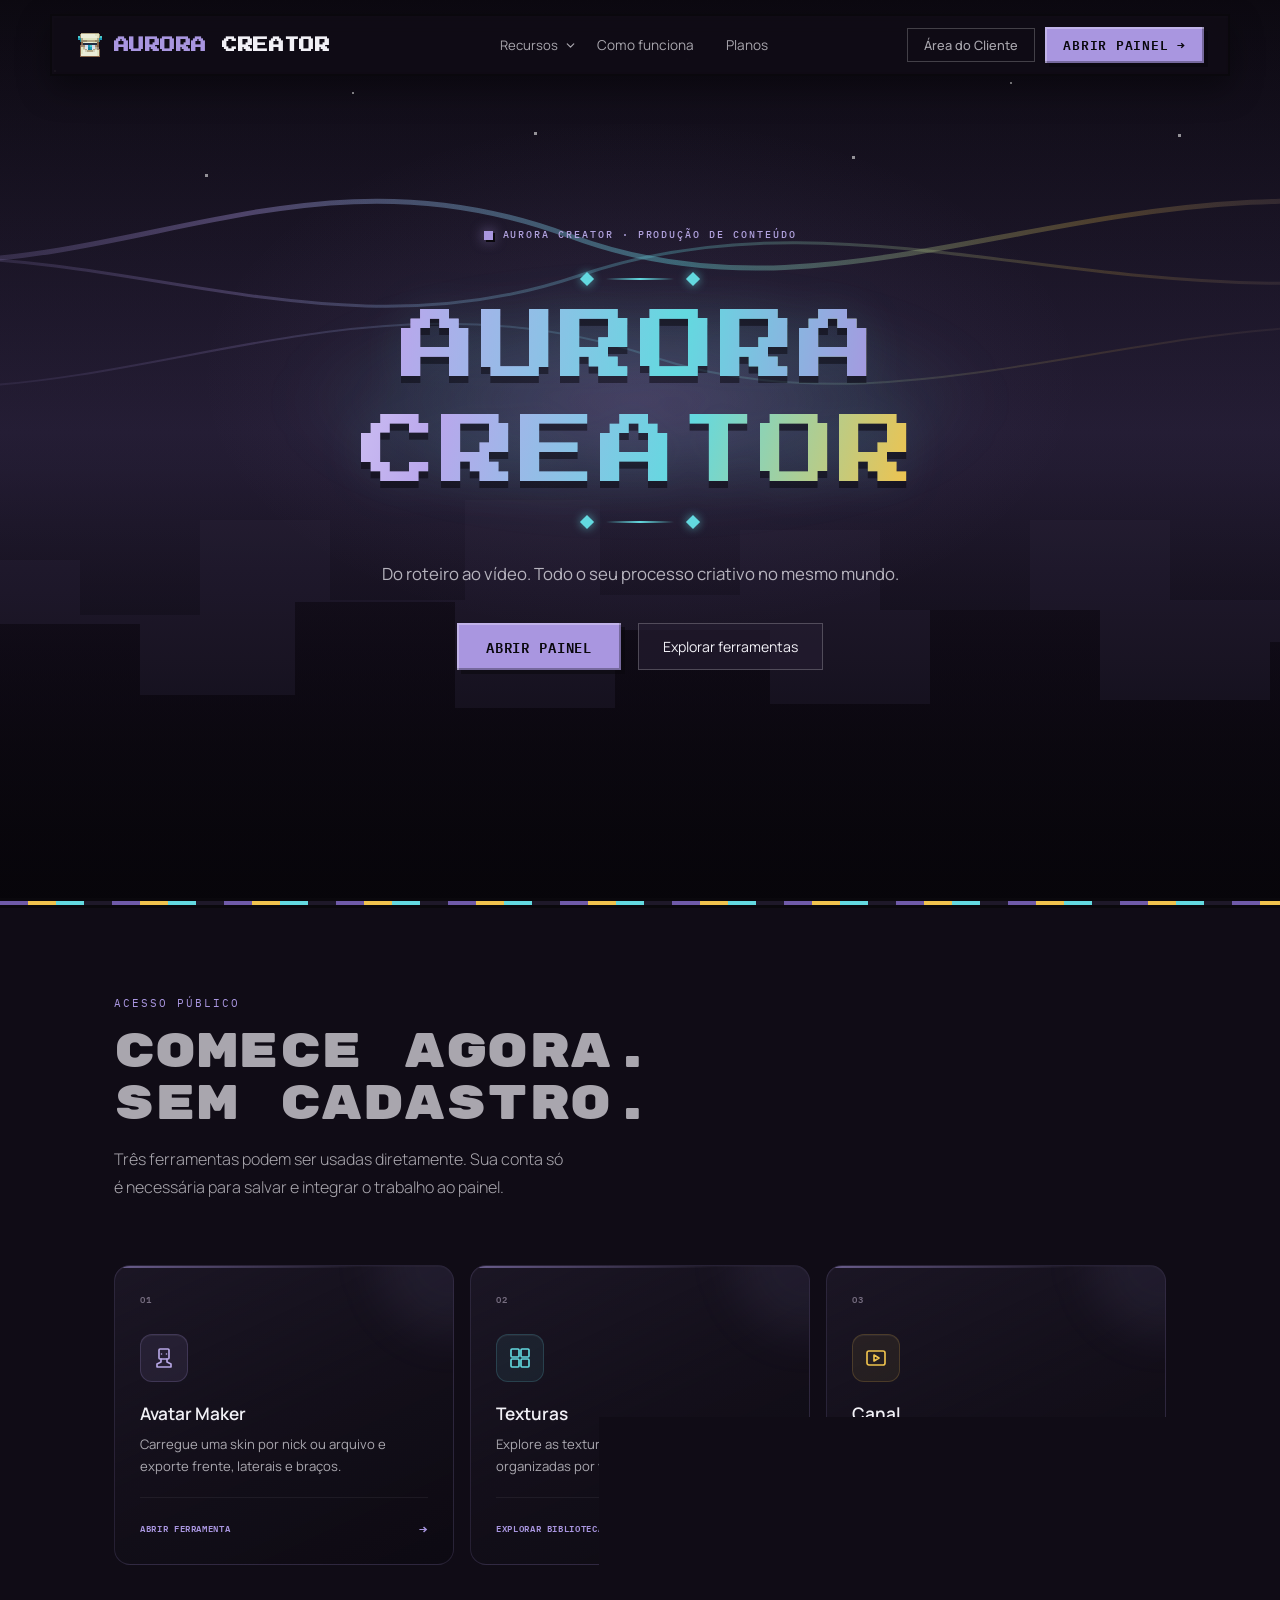
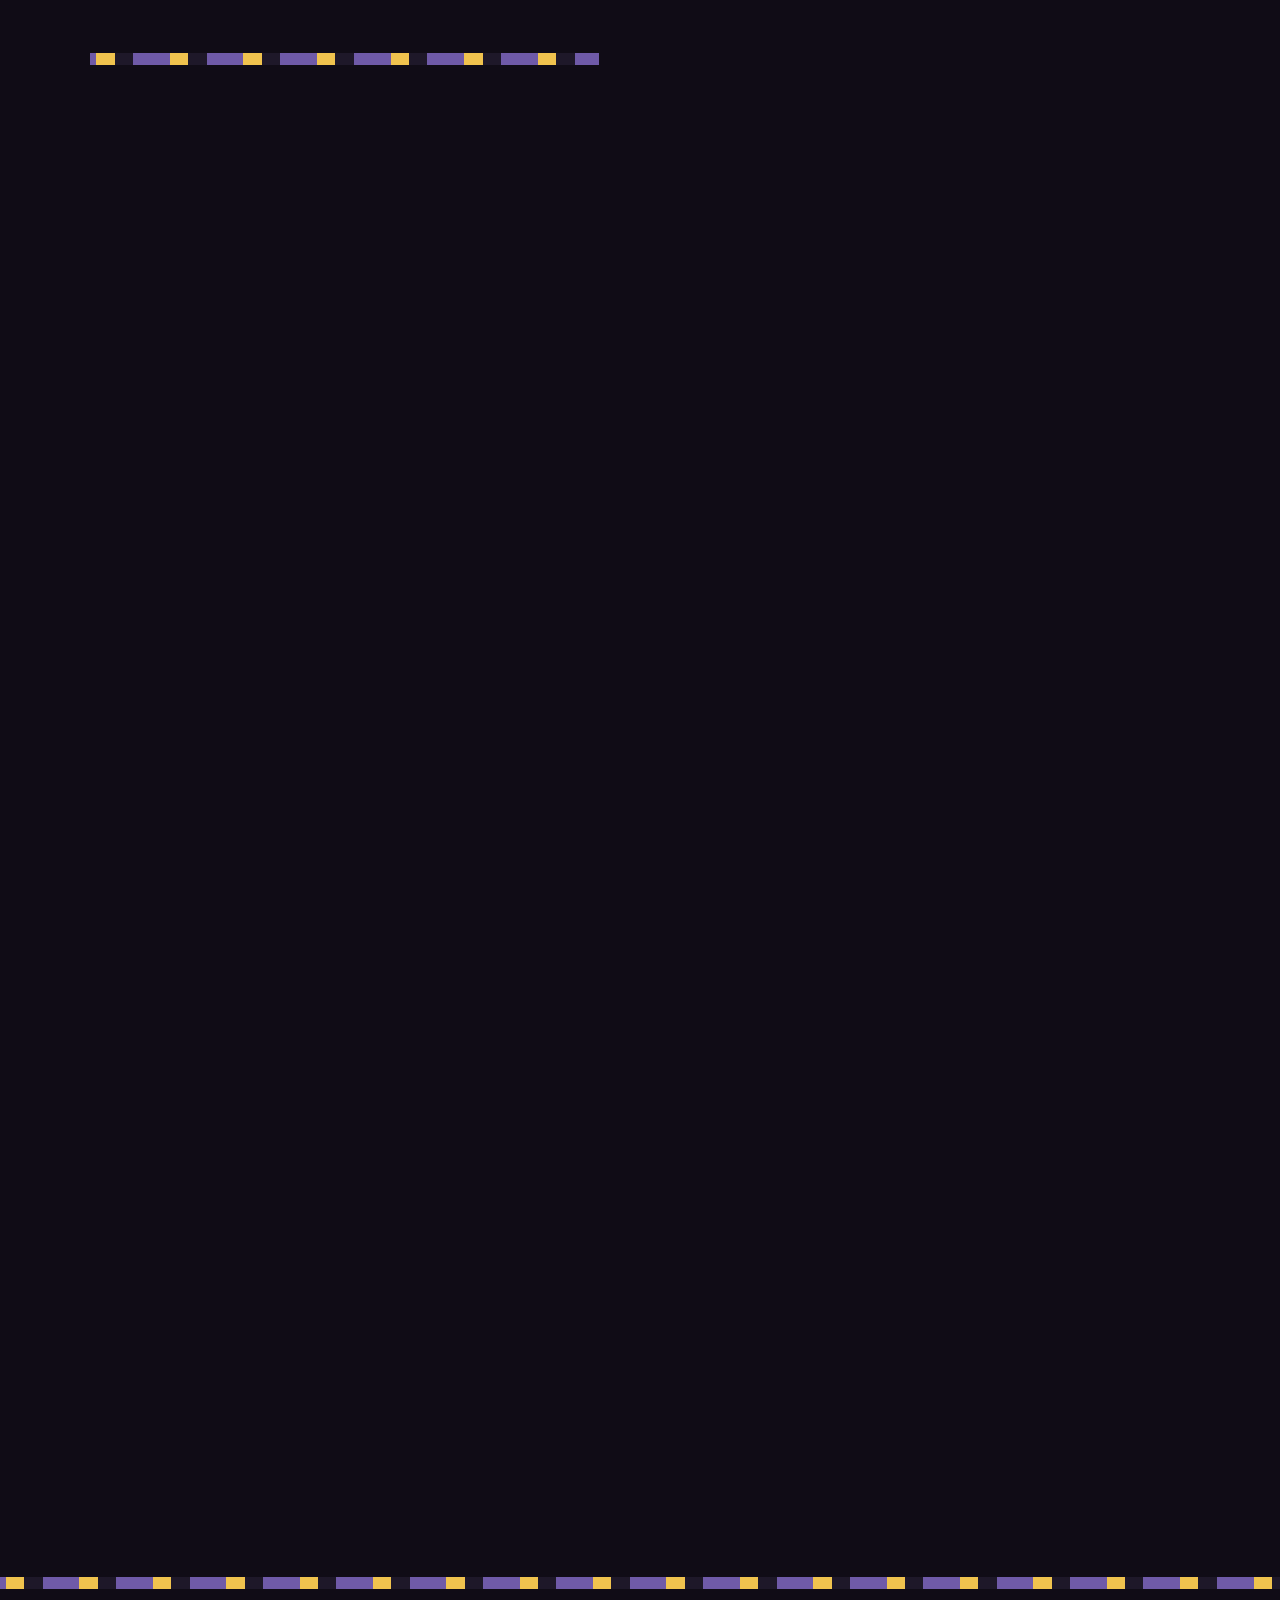
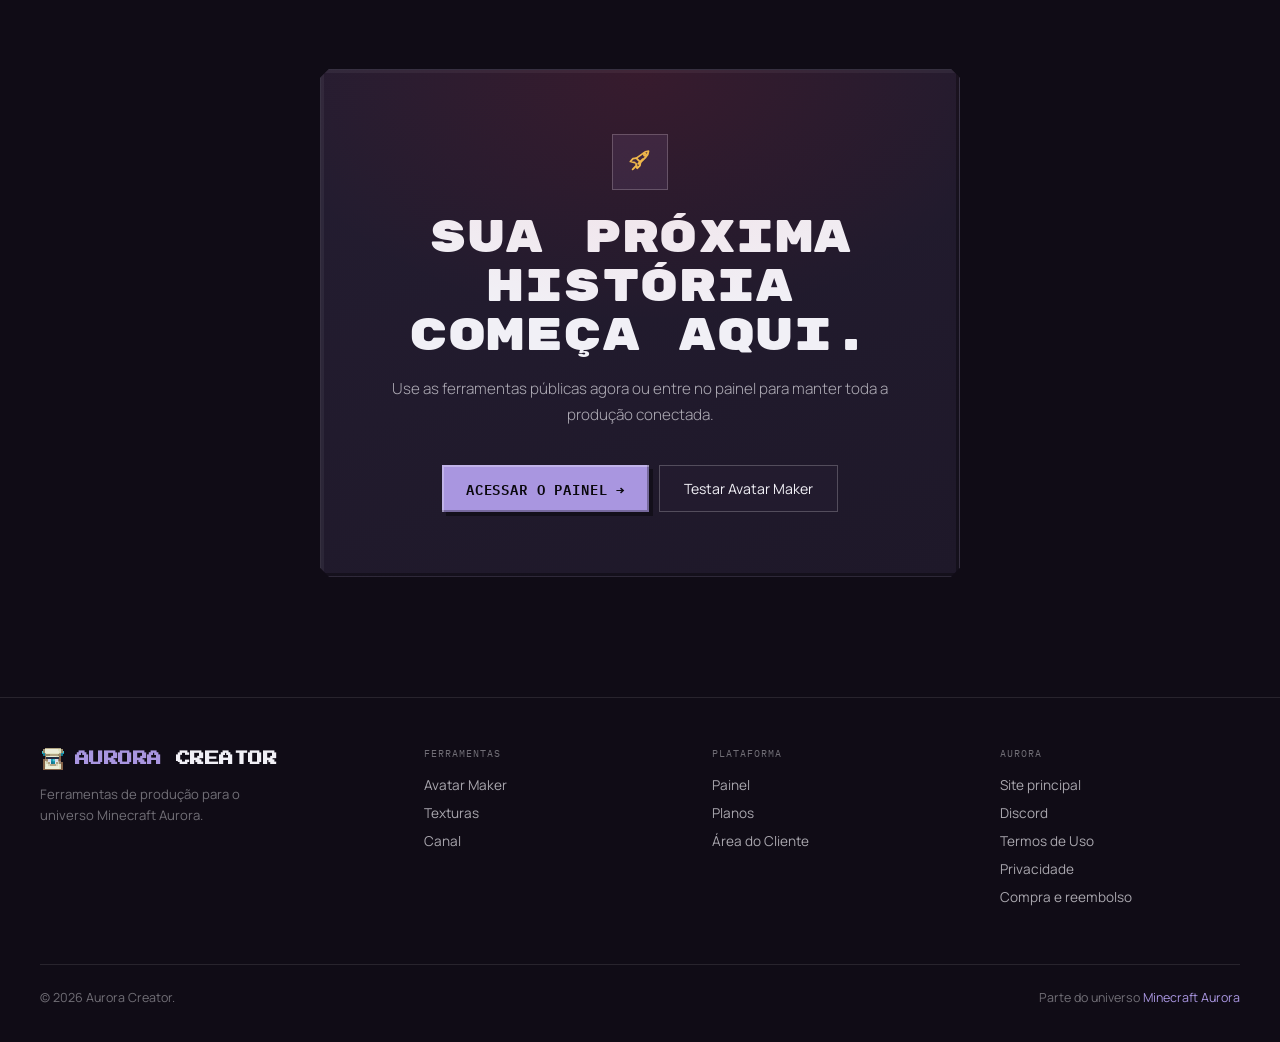
==== commit 8ed432f2: "Add files via upload" ====
--- a/creator-aurora/index.html
+++ b/creator-aurora/index.html
@@ -40,7 +40,7 @@
   <link rel="preconnect" href="https://fonts.googleapis.com">
   <link rel="preconnect" href="https://fonts.gstatic.com" crossorigin>
   <link href="https://fonts.googleapis.com/css2?family=Geist:wght@300;400;500;600&family=Geist+Mono:wght@400;500&display=swap" rel="stylesheet">
-  <link rel="stylesheet" href="style.css?v=aurora-landing-10">
+  <link rel="stylesheet" href="style.css?v=aurora-landing-11">
   <link rel="stylesheet" href="aurora-shared.css?v=icons-1">
   <script type="application/ld+json">
   {
@@ -95,9 +95,9 @@
           <div class="resources-menu-foot"><a href="#features">Ver todos os recursos <span>→</span></a></div>
         </div>
       </div>
-      <a href="#workflow">Como funciona</a><a href="planos/">Planos</a>
+      <a href="#workflow">Como funciona</a><a href="planos/" class="nav-plans-desktop">Planos</a>
     </div>
-    <div class="nav-right"><a href="cliente/" class="nav-pill">Área do Cliente</a><a href="painel/" class="nav-cta">Abrir painel →</a></div>
+    <div class="nav-right"><a href="cliente/" class="nav-pill">Área do Cliente</a><a href="planos/" class="nav-pill nav-plans">Planos</a><a href="painel/" class="nav-cta">Abrir painel →</a></div>
   </nav>
 
   <main id="top">
@@ -186,7 +186,7 @@
       <div class="footer-brand"><a href="#top" class="footer-logo"><img src="aurora-icon.png" alt=""><span class="footer-logo-name"><span>AURORA</span> CREATOR</span></a><p class="footer-tagline">Ferramentas de produção para o universo Minecraft Aurora.</p></div>
       <div class="footer-col"><div class="footer-col-title">Ferramentas</div><a href="avatar/">Avatar Maker</a><a href="assets/">Texturas</a><a href="canal/">Canal</a></div>
       <div class="footer-col"><div class="footer-col-title">Plataforma</div><a href="painel/">Painel</a><a href="planos/">Planos</a><a href="cliente/">Área do Cliente</a></div>
-      <div class="footer-col"><div class="footer-col-title">Aurora</div><a href="https://mcaurora.com.br">Site principal</a><a href="https://discord.gg/Jt4XYMXXGt" target="_blank" rel="noopener">Discord</a></div>
+      <div class="footer-col"><div class="footer-col-title">Aurora</div><a href="https://mcaurora.com.br">Site principal</a><a href="https://discord.gg/Jt4XYMXXGt" target="_blank" rel="noopener">Discord</a><a href="termos/">Termos de Uso</a><a href="privacidade/">Privacidade</a><a href="reembolsos/">Compra e reembolso</a></div>
     </div>
     <div class="footer-bottom"><span class="footer-copy">© 2026 Aurora Creator.</span><span class="footer-made">Parte do universo <span>Minecraft Aurora</span></span></div>
   </footer>
--- a/creator-aurora/style.css
+++ b/creator-aurora/style.css
@@ -839,3 +839,18 @@
   body.aurora-public .cta-h{font-size:clamp(1.55rem,8vw,2.35rem);line-height:1.2;overflow-wrap:anywhere;}
   .footer-bottom{align-items:flex-start;flex-direction:column;}
 }
+
+/* Mantenha Planos no alcance do polegar sem aumentar a altura do cabeçalho. */
+.nav-plans{display:none;}
+@media (max-width: 640px) {
+  body.aurora-public .nav-right .nav-plans {
+    display: inline-flex;
+    align-items: center;
+    justify-content: center;
+    min-height: 36px;
+    padding: 7px 12px;
+    border-color: rgba(240, 195, 78, .32);
+    background: rgba(240, 195, 78, .09);
+    color: #f0c34e;
+  }
+}
--- a/creator-aurora/aurora-shared.css
+++ b/creator-aurora/aurora-shared.css
@@ -1,509 +1,508 @@
-@import url('https://fonts.googleapis.com/css2?family=Press+Start+2P&family=Rubik+Mono+One&family=Manrope:wght@300;400;500;600;700;800&family=IBM+Plex+Mono:wght@400;500;600&display=swap');
-
-.ui-icon {
-  display: inline-block;
-  width: 1em;
-  height: 1em;
-  margin-right: .28em;
-  vertical-align: -.15em;
-  color: currentColor;
-  stroke-linecap: round;
-  stroke-linejoin: round;
-}
-
-/* Shared visual system for creator.mcaurora.com.br */
-:root {
-  --aurora-void: #100c16;
-  --aurora-deep: #16101f;
-  --aurora-panel: #1e1829;
-  --aurora-panel-2: #241d31;
-  --aurora-purple: #a996e0;
-  --aurora-purple-dark: #6f5aa8;
-  --aurora-gold: #f0c34e;
-  --aurora-cyan: #63d9e0;
-  --aurora-text: #f1f0f6;
-  --aurora-muted: #aca6bd;
-  --aurora-ink: #0a080d;
-
-  --red: #a996e0;
-  --red-a10: rgba(169, 150, 224, .10);
-  --red-a20: rgba(169, 150, 224, .20);
-  --red-a40: rgba(169, 150, 224, .40);
-  --gold: #f0c34e;
-  --gold-dark: #b58a20;
-  --gold-a10: rgba(240, 195, 78, .10);
-  --gold-a20: rgba(240, 195, 78, .20);
-  --green: #63d9e0;
-  --green-a10: rgba(99, 217, 224, .10);
-  --green-a20: rgba(99, 217, 224, .20);
-  --bg: #100c16;
-  --dark: #16101f;
-  --darker: #100c16;
-  --panel: #1e1829;
-  --panel2: #241d31;
-  --surface: rgba(36, 29, 49, .64);
-  --surface2: rgba(169, 150, 224, .11);
-  --border: rgba(255, 255, 255, .10);
-  --border2: rgba(255, 255, 255, .22);
-  --border-bright: rgba(169, 150, 224, .48);
-  --text: #f1f0f6;
-  --text2: rgba(241, 240, 246, .68);
-  --text3: rgba(241, 240, 246, .43);
-  --muted: #aca6bd;
-  --purple: #a996e0;
-  --ff: 'Manrope', sans-serif;
-  --fm: 'IBM Plex Mono', monospace;
-  --font-display: 'Rubik Mono One', system-ui, sans-serif;
-  --font-comic: 'Press Start 2P', monospace;
-  --font-ui: 'IBM Plex Mono', monospace;
-  --font-body: 'Manrope', sans-serif;
-  --font-mono: 'IBM Plex Mono', monospace;
-}
-
-html {
-  color-scheme: dark;
-  scrollbar-color: var(--aurora-panel-2) var(--aurora-void);
-}
-
-body {
-  background: var(--aurora-void);
-  color: var(--aurora-text);
-  font-family: 'Manrope', sans-serif;
-}
-
-body::before {
-  background-image:
-    linear-gradient(rgba(169, 150, 224, .025) 1px, transparent 1px),
-    linear-gradient(90deg, rgba(169, 150, 224, .025) 1px, transparent 1px) !important;
-  background-size: 32px 32px !important;
-  opacity: 1 !important;
-}
-
-::selection {
-  background: var(--aurora-purple);
-  color: var(--aurora-ink);
-}
-
-.nav-logo img,
-.footer-logo img,
-.auth-logo img,
-.intro-icon {
-  image-rendering: pixelated;
-  border-radius: 0 !important;
-}
-
-.nav-logo-name,
-.footer-logo-name,
-.auth-logo-name,
-.sidebar-logo-main {
-  font-family: 'Press Start 2P', monospace !important;
-  letter-spacing: .03em !important;
-  text-transform: uppercase;
-}
-
-.nav-logo-name > span,
-.footer-logo-name > span,
-.auth-logo-name > span,
-.sidebar-logo-dot {
-  color: var(--aurora-purple) !important;
-  -webkit-text-fill-color: var(--aurora-purple) !important;
-}
-
-.pixel-cut,
-.hero-card,
-.feat,
-.how-preview,
-.tc,
-.cta-card,
-.plan,
-.auth-card,
-.dash-card,
-.dash-upgrade,
-.feature-card,
-.participant-card,
-.stats-strip,
-.modal,
-.project-card,
-.public-card,
-.asset-card,
-.asset-stat,
-.board-card,
-.list,
-.security-card {
-  border-radius: 0 !important;
-  clip-path: polygon(9px 0, calc(100% - 9px) 0, 100% 9px, 100% calc(100% - 9px), calc(100% - 9px) 100%, 9px 100%, 0 calc(100% - 9px), 0 9px);
-}
-
-button,
-input,
-textarea,
-select,
-.btn-primary,
-.btn-secondary,
-.nav-cta,
-.nav-pill,
-.nav-back,
-.plan-cta,
-.action-btn,
-.card-btn,
-.asset-btn,
-.board-btn,
-.sidebar-btn,
-.dash-panel-btn,
-.dash-upgrade-btn {
-  border-radius: 0 !important;
-}
-
-.btn-primary,
-.nav-cta,
-.auth-submit,
-.auth-btn,
-.plan-cta.cta-pro,
-.dash-panel-btn,
-.action-btn.primary {
-  background: var(--aurora-purple) !important;
-  border-color: var(--aurora-purple) !important;
-  color: var(--aurora-ink) !important;
-  box-shadow: inset 2px 2px 0 rgba(255, 255, 255, .28), inset -2px -2px 0 rgba(0, 0, 0, .3), 4px 4px 0 rgba(10, 8, 13, .55) !important;
-  font-family: 'IBM Plex Mono', monospace !important;
-  font-weight: 600 !important;
-  text-transform: uppercase;
-  letter-spacing: .06em;
-}
-
-.btn-primary:hover,
-.nav-cta:hover,
-.auth-submit:hover,
-.auth-btn:hover,
-.plan-cta.cta-pro:hover,
-.dash-panel-btn:hover,
-.action-btn.primary:hover {
-  background: var(--aurora-gold) !important;
-  border-color: var(--aurora-gold) !important;
-  transform: translate(-1px, -2px) !important;
-}
-
-/* Public product page */
-body.aurora-public .ambient {
-  background:
-    radial-gradient(ellipse 70% 38% at 50% 0%, rgba(169, 150, 224, .28), transparent 70%),
-    linear-gradient(180deg, #0d0a13 0%, #1c1728 35%, #100c16 100%);
-}
-
-body.aurora-public .ambient::before,
-body.aurora-public .ambient::after {
-  content: '';
-  position: absolute;
-  inset: 0;
-  pointer-events: none;
-}
-
-body.aurora-public .ambient::before {
-  background:
-    linear-gradient(135deg, transparent 35%, rgba(99, 217, 224, .08) 50%, transparent 65%),
-    linear-gradient(45deg, transparent 30%, rgba(240, 195, 78, .06) 50%, transparent 70%);
-  filter: blur(26px);
-}
-
-body.aurora-public .ambient::after {
-  background-image: radial-gradient(circle, rgba(255, 255, 255, .6) 1px, transparent 1px);
-  background-size: 120px 96px;
-  opacity: .25;
-}
-
-body.aurora-public nav,
-body.aurora-app nav {
-  top: 14px;
-  left: 50%;
-  right: auto;
-  width: min(1180px, calc(100% - 32px));
-  transform: translateX(-50%);
-  height: 62px;
-  padding: 0 24px;
-  border: 2px solid var(--aurora-ink);
-  box-shadow: inset 2px 2px 0 rgba(255, 255, 255, .07), inset -2px -2px 0 rgba(0, 0, 0, .4), 0 12px 32px rgba(0, 0, 0, .38);
-}
-
-body.aurora-public nav::before,
-body.aurora-app nav::before {
-  background: rgba(16, 12, 22, .90) !important;
-  border: 0 !important;
-  backdrop-filter: blur(12px);
-}
-
-body.aurora-public .hero {
-  padding-top: 150px;
-}
-
-body.aurora-public .hero-badge,
-body.aurora-public .proof-stats,
-body.aurora-public .hero-card,
-body.aurora-public .feat-grid {
-  border: 2px solid var(--aurora-ink) !important;
-  box-shadow: inset 2px 2px 0 rgba(255, 255, 255, .07), inset -2px -2px 0 rgba(0, 0, 0, .38), 0 24px 56px rgba(0, 0, 0, .45);
-}
-
-body.aurora-public .hero-badge {
-  border-radius: 0;
-  font-family: 'IBM Plex Mono', monospace;
-  letter-spacing: .09em;
-  text-transform: uppercase;
-}
-
-body.aurora-public .hero-badge-dot,
-body.aurora-public .hds-dot,
-body.aurora-public .hdm-card-tag {
-  border-radius: 0;
-}
-
-body.aurora-public .hero-h1,
-body.aurora-public .section-title,
-body.aurora-public .cta-h {
-  font-family: 'Rubik Mono One', system-ui, sans-serif;
-  font-weight: 400;
-  letter-spacing: .01em;
-  text-transform: uppercase;
-}
-
-body.aurora-public .hero-h1 {
-  font-size: clamp(2.1rem, 4.6vw, 3.9rem);
-  line-height: 1.14;
-}
-
-body.aurora-public .hero-h1 .accent-g {
-  background: linear-gradient(135deg, var(--aurora-gold), #fff3bd 55%, var(--aurora-gold));
-  background-clip: text;
-  -webkit-background-clip: text;
-}
-
-body.aurora-public .hero-h1 .accent-r,
-body.aurora-public .section-eyebrow,
-body.aurora-public .feat-tag::before {
-  color: var(--aurora-purple);
-}
-
-body.aurora-public .hero-visual-glow {
-  background: radial-gradient(ellipse, rgba(169, 150, 224, .36), transparent 70%);
-}
-
-body.aurora-public .hero-card {
-  background: rgba(22, 16, 31, .92);
-  border-radius: 0;
-  clip-path: polygon(12px 0, calc(100% - 12px) 0, 100% 12px, 100% calc(100% - 12px), calc(100% - 12px) 100%, 12px 100%, 0 calc(100% - 12px), 0 12px);
-}
-
-body.aurora-public .hero-card-bar,
-body.aurora-public .hero-dash-sidebar {
-  background: rgba(36, 29, 49, .62);
-}
-
-body.aurora-public .hdm-badge {
-  color: var(--aurora-cyan);
-  background: rgba(99, 217, 224, .10);
-  border-color: rgba(99, 217, 224, .28);
-}
-
-body.aurora-public .feat-grid {
-  gap: 2px;
-  background: var(--aurora-ink);
-  border-radius: 0;
-  clip-path: polygon(12px 0, calc(100% - 12px) 0, 100% 12px, 100% calc(100% - 12px), calc(100% - 12px) 100%, 12px 100%, 0 calc(100% - 12px), 0 12px);
-}
-
-body.aurora-public .feat,
-body.aurora-public .tc,
-body.aurora-public .how-preview,
-body.aurora-public .cta-card {
-  background: linear-gradient(160deg, var(--aurora-panel-2), var(--aurora-panel));
-  border-color: rgba(255, 255, 255, .10);
-  box-shadow: inset 3px 3px 0 rgba(255, 255, 255, .05), inset -3px -3px 0 rgba(0, 0, 0, .35);
-}
-
-body.aurora-public .feat-icon,
-body.aurora-public .how-step-num,
-body.aurora-public .cta-card-icon,
-body.aurora-public .tc-avatar {
-  border-radius: 0;
-  color: var(--aurora-gold);
-}
-
-body.aurora-public .how-step.active .how-step-num {
-  background: var(--aurora-purple);
-  border-color: var(--aurora-purple);
-  color: var(--aurora-ink);
-}
-
-body.aurora-public .proof,
-body.aurora-public .features,
-body.aurora-public .how,
-body.aurora-public .testi,
-body.aurora-public .cta-wrap {
-  border-top: 12px solid transparent;
-  border-image: repeating-linear-gradient(90deg, var(--aurora-purple-dark) 0 18px, var(--aurora-gold) 18px 36px, var(--aurora-panel) 36px 54px, var(--aurora-purple-dark) 54px 72px) 12;
-}
-
-/* Account and pricing pages */
-body.aurora-app .ambient {
-  background:
-    radial-gradient(ellipse 60% 35% at 50% 0%, rgba(169, 150, 224, .20), transparent 70%),
-    linear-gradient(180deg, #0d0a13, var(--aurora-void));
-}
-
-body.aurora-app .page {
-  padding-top: 124px;
-}
-
-body.aurora-app .page-h1,
-body.aurora-app .auth-title,
-body.aurora-app .dash-greeting,
-body.aurora-app .plan-name,
-body.aurora-app .dash-plan-name {
-  font-family: 'Rubik Mono One', system-ui, sans-serif !important;
-  font-weight: 400 !important;
-  text-transform: uppercase;
-}
-
-body.aurora-app .plan,
-body.aurora-app .auth-card,
-body.aurora-app .dash-card,
-body.aurora-app .dash-upgrade {
-  background: linear-gradient(160deg, var(--aurora-panel-2), var(--aurora-panel)) !important;
-  border: 2px solid var(--aurora-ink) !important;
-  box-shadow: inset 3px 3px 0 rgba(255, 255, 255, .06), inset -3px -3px 0 rgba(0, 0, 0, .38), 0 24px 48px rgba(0, 0, 0, .36) !important;
-}
-
-body.aurora-app .plan.featured {
-  border-color: var(--aurora-purple-dark) !important;
-}
-
-body.aurora-app .page-eyebrow,
-body.aurora-app .compare-eyebrow,
-body.aurora-app .faq-eyebrow,
-body.aurora-app .dash-plan-label {
-  color: var(--aurora-purple) !important;
-}
-
-/* Panel */
-body.aurora-panel {
-  background: var(--aurora-void);
-}
-
-body.aurora-panel #auth-screen,
-body.aurora-panel #initial-loading {
-  background:
-    radial-gradient(ellipse 65% 42% at 50% 5%, rgba(169, 150, 224, .26), transparent 68%),
-    linear-gradient(180deg, #0d0a13, var(--aurora-void)) !important;
-}
-
-body.aurora-panel .intro-bg {
-  background-image:
-    linear-gradient(rgba(169, 150, 224, .04) 1px, transparent 1px),
-    linear-gradient(90deg, rgba(169, 150, 224, .04) 1px, transparent 1px) !important;
-  background-size: 32px 32px !important;
-}
-
-body.aurora-panel .intro-wordmark,
-body.aurora-panel .auth-logo-main,
-body.aurora-panel .sidebar-logo-main,
-body.aurora-panel .page-header-title,
-body.aurora-panel .dash-hero h1,
-body.aurora-panel .card-title,
-body.aurora-panel .projects-empty h3,
-body.aurora-panel .modal-step-name {
-  font-family: 'Rubik Mono One', system-ui, sans-serif !important;
-  font-weight: 400 !important;
-  letter-spacing: .02em !important;
-}
-
-body.aurora-panel .sidebar {
-  background: rgba(22, 16, 31, .97);
-  border-right: 2px solid var(--aurora-ink);
-  box-shadow: inset -3px 0 0 rgba(169, 150, 224, .05), 12px 0 32px rgba(0, 0, 0, .24);
-}
-
-body.aurora-panel .nav-item {
-  font-family: 'IBM Plex Mono', monospace;
-  border-radius: 0 !important;
-}
-
-body.aurora-panel .nav-item.active {
-  background: var(--aurora-purple) !important;
-  color: var(--aurora-ink) !important;
-  box-shadow: inset 2px 2px 0 rgba(255, 255, 255, .25), inset -2px -2px 0 rgba(0, 0, 0, .25), 4px 4px 0 rgba(10, 8, 13, .45) !important;
-}
-
-body.aurora-panel .nav-item.active svg {
-  stroke: var(--aurora-ink) !important;
-}
-
-body.aurora-panel .dash-header,
-body.aurora-panel .board-header,
-body.aurora-panel .assets-header,
-body.aurora-panel .strategy-header,
-body.aurora-panel .ranking-header {
-  background: rgba(22, 16, 31, .78);
-  backdrop-filter: blur(10px);
-}
-
-body.aurora-panel .project-card,
-body.aurora-panel .public-card,
-body.aurora-panel .asset-card,
-body.aurora-panel .asset-stat,
-body.aurora-panel .modal,
-body.aurora-panel .board-card,
-body.aurora-panel .list,
-body.aurora-panel .security-card,
-body.aurora-panel .auth-box {
-  background: linear-gradient(160deg, var(--aurora-panel-2), var(--aurora-panel)) !important;
-  border-color: rgba(169, 150, 224, .28) !important;
-  box-shadow: inset 2px 2px 0 rgba(255, 255, 255, .05), inset -2px -2px 0 rgba(0, 0, 0, .34) !important;
-}
-
-body.aurora-panel .prog-dot.done,
-body.aurora-panel .checkbox-visual,
-body.aurora-panel .loading-bar-fill {
-  background: var(--aurora-purple) !important;
-}
-
-body.aurora-panel .dash-hero h1 span,
-body.aurora-panel .card-btn:hover,
-body.aurora-panel .asset-btn:hover,
-body.aurora-panel .sidebar-btn:hover {
-  color: var(--aurora-gold) !important;
-  border-color: var(--aurora-gold) !important;
-}
-
-body.aurora-panel #auth-screen.active ~ .sidebar-toggle {
-  display: none !important;
-}
-
-@media (max-width: 760px) {
-  body.aurora-public nav,
-  body.aurora-app nav {
-    top: 8px;
-    width: calc(100% - 16px);
-    padding: 0 14px;
-  }
-
-  .nav-logo-name {
-    font-size: .65rem !important;
-  }
-
-  body.aurora-public .hero-h1 {
-    font-size: clamp(1.7rem, 8.2vw, 2.45rem);
-  }
-
-  body.aurora-panel .auth-logo-main {
-    font-size: 2.3rem !important;
-    line-height: 1.22 !important;
-  }
-}
-
-@media (prefers-reduced-motion: reduce) {
-  *, *::before, *::after {
-    animation-duration: .01ms !important;
-    animation-iteration-count: 1 !important;
-    scroll-behavior: auto !important;
-    transition-duration: .01ms !important;
-  }
-}
+@import url('https://fonts.googleapis.com/css2?family=Press+Start+2P&family=Rubik+Mono+One&family=Manrope:wght@300;400;500;600;700;800&family=IBM+Plex+Mono:wght@400;500;600&display=swap');
+
+.ui-icon {
+  display: inline-block;
+  width: 1em;
+  height: 1em;
+  margin-right: .28em;
+  vertical-align: -.15em;
+  color: currentColor;
+  stroke-linecap: round;
+  stroke-linejoin: round;
+}
+
+/* Shared visual system for creator.mcaurora.com.br */
+:root {
+  --aurora-void: #100c16;
+  --aurora-deep: #16101f;
+  --aurora-panel: #1e1829;
+  --aurora-panel-2: #241d31;
+  --aurora-purple: #a996e0;
+  --aurora-purple-dark: #6f5aa8;
+  --aurora-gold: #f0c34e;
+  --aurora-cyan: #63d9e0;
+  --aurora-text: #f1f0f6;
+  --aurora-muted: #aca6bd;
+  --aurora-ink: #0a080d;
+
+  --red: #a996e0;
+  --red-a10: rgba(169, 150, 224, .10);
+  --red-a20: rgba(169, 150, 224, .20);
+  --red-a40: rgba(169, 150, 224, .40);
+  --gold: #f0c34e;
+  --gold-dark: #b58a20;
+  --gold-a10: rgba(240, 195, 78, .10);
+  --gold-a20: rgba(240, 195, 78, .20);
+  --green: #63d9e0;
+  --green-a10: rgba(99, 217, 224, .10);
+  --green-a20: rgba(99, 217, 224, .20);
+  --bg: #100c16;
+  --dark: #16101f;
+  --darker: #100c16;
+  --panel: #1e1829;
+  --panel2: #241d31;
+  --surface: rgba(36, 29, 49, .64);
+  --surface2: rgba(169, 150, 224, .11);
+  --border: rgba(255, 255, 255, .10);
+  --border2: rgba(255, 255, 255, .22);
+  --border-bright: rgba(169, 150, 224, .48);
+  --text: #f1f0f6;
+  --text2: rgba(241, 240, 246, .68);
+  --text3: rgba(241, 240, 246, .43);
+  --muted: #aca6bd;
+  --purple: #a996e0;
+  --ff: 'Manrope', sans-serif;
+  --fm: 'IBM Plex Mono', monospace;
+  --font-display: 'Rubik Mono One', system-ui, sans-serif;
+  --font-comic: 'Press Start 2P', monospace;
+  --font-ui: 'IBM Plex Mono', monospace;
+  --font-body: 'Manrope', sans-serif;
+  --font-mono: 'IBM Plex Mono', monospace;
+}
+
+html {
+  color-scheme: dark;
+  scrollbar-color: var(--aurora-panel-2) var(--aurora-void);
+}
+
+body {
+  background: var(--aurora-void);
+  color: var(--aurora-text);
+  font-family: 'Manrope', sans-serif;
+}
+
+body::before {
+  background-image:
+    linear-gradient(rgba(169, 150, 224, .025) 1px, transparent 1px),
+    linear-gradient(90deg, rgba(169, 150, 224, .025) 1px, transparent 1px) !important;
+  background-size: 32px 32px !important;
+  opacity: 1 !important;
+}
+
+::selection {
+  background: var(--aurora-purple);
+  color: var(--aurora-ink);
+}
+
+.nav-logo img,
+.footer-logo img,
+.auth-logo img,
+.intro-icon {
+  image-rendering: pixelated;
+  border-radius: 0 !important;
+}
+
+.nav-logo-name,
+.footer-logo-name,
+.auth-logo-name,
+.sidebar-logo-main {
+  font-family: 'Press Start 2P', monospace !important;
+  letter-spacing: .03em !important;
+  text-transform: uppercase;
+}
+
+.nav-logo-name > span,
+.footer-logo-name > span,
+.auth-logo-name > span,
+.sidebar-logo-dot {
+  color: var(--aurora-purple) !important;
+  -webkit-text-fill-color: var(--aurora-purple) !important;
+}
+
+.pixel-cut,
+.hero-card,
+.feat,
+.how-preview,
+.tc,
+.cta-card,
+.plan,
+.auth-card,
+.dash-card,
+.dash-upgrade,
+.feature-card,
+.participant-card,
+.stats-strip,
+.modal,
+.project-card,
+.public-card,
+.asset-card,
+.asset-stat,
+.board-card,
+.list,
+.security-card {
+  border-radius: 0 !important;
+  clip-path: polygon(9px 0, calc(100% - 9px) 0, 100% 9px, 100% calc(100% - 9px), calc(100% - 9px) 100%, 9px 100%, 0 calc(100% - 9px), 0 9px);
+}
+
+button,
+input,
+textarea,
+select,
+.btn-primary,
+.btn-secondary,
+.nav-cta,
+.nav-pill,
+.nav-back,
+.plan-cta,
+.action-btn,
+.card-btn,
+.asset-btn,
+.board-btn,
+.sidebar-btn,
+.dash-panel-btn,
+.dash-upgrade-btn {
+  border-radius: 0 !important;
+}
+
+.btn-primary,
+.nav-cta,
+.auth-submit,
+.auth-btn,
+.plan-cta.cta-pro,
+.dash-panel-btn,
+.action-btn.primary {
+  background: var(--aurora-purple) !important;
+  border-color: var(--aurora-purple) !important;
+  color: var(--aurora-ink) !important;
+  box-shadow: inset 2px 2px 0 rgba(255, 255, 255, .28), inset -2px -2px 0 rgba(0, 0, 0, .3), 4px 4px 0 rgba(10, 8, 13, .55) !important;
+  font-family: 'IBM Plex Mono', monospace !important;
+  font-weight: 600 !important;
+  text-transform: uppercase;
+  letter-spacing: .06em;
+}
+
+.btn-primary:hover,
+.nav-cta:hover,
+.auth-submit:hover,
+.auth-btn:hover,
+.plan-cta.cta-pro:hover,
+.dash-panel-btn:hover,
+.action-btn.primary:hover {
+  background: var(--aurora-gold) !important;
+  border-color: var(--aurora-gold) !important;
+  transform: translate(-1px, -2px) !important;
+}
+
+/* Public product page */
+body.aurora-public .ambient {
+  background:
+    radial-gradient(ellipse 70% 38% at 50% 0%, rgba(169, 150, 224, .28), transparent 70%),
+    linear-gradient(180deg, #0d0a13 0%, #1c1728 35%, #100c16 100%);
+}
+
+body.aurora-public .ambient::before,
+body.aurora-public .ambient::after {
+  content: '';
+  position: absolute;
+  inset: 0;
+  pointer-events: none;
+}
+
+body.aurora-public .ambient::before {
+  background:
+    linear-gradient(135deg, transparent 35%, rgba(99, 217, 224, .08) 50%, transparent 65%),
+    linear-gradient(45deg, transparent 30%, rgba(240, 195, 78, .06) 50%, transparent 70%);
+  filter: blur(26px);
+}
+
+body.aurora-public .ambient::after {
+  background-image: radial-gradient(circle, rgba(255, 255, 255, .6) 1px, transparent 1px);
+  background-size: 120px 96px;
+  opacity: .25;
+}
+
+body.aurora-public nav,
+body.aurora-app nav {
+  top: 14px;
+  left: 50%;
+  right: auto;
+  width: min(1180px, calc(100% - 32px));
+  transform: translateX(-50%);
+  height: 62px;
+  padding: 0 24px;
+  border: 2px solid var(--aurora-ink);
+  box-shadow: inset 2px 2px 0 rgba(255, 255, 255, .07), inset -2px -2px 0 rgba(0, 0, 0, .4), 0 12px 32px rgba(0, 0, 0, .38);
+}
+
+body.aurora-public nav::before,
+body.aurora-app nav::before {
+  background: rgba(16, 12, 22, .90) !important;
+  border: 0 !important;
+  backdrop-filter: blur(12px);
+}
+
+body.aurora-public .hero {
+  padding-top: 150px;
+}
+
+body.aurora-public .hero-badge,
+body.aurora-public .proof-stats,
+body.aurora-public .hero-card,
+body.aurora-public .feat-grid {
+  border: 2px solid var(--aurora-ink) !important;
+  box-shadow: inset 2px 2px 0 rgba(255, 255, 255, .07), inset -2px -2px 0 rgba(0, 0, 0, .38), 0 24px 56px rgba(0, 0, 0, .45);
+}
+
+body.aurora-public .hero-badge {
+  border-radius: 0;
+  font-family: 'IBM Plex Mono', monospace;
+  letter-spacing: .09em;
+  text-transform: uppercase;
+}
+
+body.aurora-public .hero-badge-dot,
+body.aurora-public .hds-dot,
+body.aurora-public .hdm-card-tag {
+  border-radius: 0;
+}
+
+body.aurora-public .hero-h1,
+body.aurora-public .section-title,
+body.aurora-public .cta-h {
+  font-family: 'Rubik Mono One', system-ui, sans-serif;
+  font-weight: 400;
+  letter-spacing: .01em;
+  text-transform: uppercase;
+}
+
+body.aurora-public .hero-h1 {
+  font-size: clamp(2.1rem, 4.6vw, 3.9rem);
+  line-height: 1.14;
+}
+
+body.aurora-public .hero-h1 .accent-g {
+  background: linear-gradient(135deg, var(--aurora-gold), #fff3bd 55%, var(--aurora-gold));
+  background-clip: text;
+  -webkit-background-clip: text;
+}
+
+body.aurora-public .hero-h1 .accent-r,
+body.aurora-public .section-eyebrow,
+body.aurora-public .feat-tag::before {
+  color: var(--aurora-purple);
+}
+
+body.aurora-public .hero-visual-glow {
+  background: radial-gradient(ellipse, rgba(169, 150, 224, .36), transparent 70%);
+}
+
+body.aurora-public .hero-card {
+  background: rgba(22, 16, 31, .92);
+  border-radius: 0;
+  clip-path: polygon(12px 0, calc(100% - 12px) 0, 100% 12px, 100% calc(100% - 12px), calc(100% - 12px) 100%, 12px 100%, 0 calc(100% - 12px), 0 12px);
+}
+
+body.aurora-public .hero-card-bar,
+body.aurora-public .hero-dash-sidebar {
+  background: rgba(36, 29, 49, .62);
+}
+
+body.aurora-public .hdm-badge {
+  color: var(--aurora-cyan);
+  background: rgba(99, 217, 224, .10);
+  border-color: rgba(99, 217, 224, .28);
+}
+
+body.aurora-public .feat-grid {
+  gap: 2px;
+  background: var(--aurora-ink);
+  border-radius: 0;
+  clip-path: polygon(12px 0, calc(100% - 12px) 0, 100% 12px, 100% calc(100% - 12px), calc(100% - 12px) 100%, 12px 100%, 0 calc(100% - 12px), 0 12px);
+}
+
+body.aurora-public .feat,
+body.aurora-public .tc,
+body.aurora-public .how-preview,
+body.aurora-public .cta-card {
+  background: linear-gradient(160deg, var(--aurora-panel-2), var(--aurora-panel));
+  border-color: rgba(255, 255, 255, .10);
+  box-shadow: inset 3px 3px 0 rgba(255, 255, 255, .05), inset -3px -3px 0 rgba(0, 0, 0, .35);
+}
+
+body.aurora-public .feat-icon,
+body.aurora-public .how-step-num,
+body.aurora-public .cta-card-icon,
+body.aurora-public .tc-avatar {
+  border-radius: 0;
+  color: var(--aurora-gold);
+}
+
+body.aurora-public .how-step.active .how-step-num {
+  background: var(--aurora-purple);
+  border-color: var(--aurora-purple);
+  color: var(--aurora-ink);
+}
+
+body.aurora-public .proof,
+body.aurora-public .features,
+body.aurora-public .how,
+body.aurora-public .testi,
+body.aurora-public .cta-wrap {
+  border-top: 12px solid transparent;
+  border-image: repeating-linear-gradient(90deg, var(--aurora-purple-dark) 0 18px, var(--aurora-gold) 18px 36px, var(--aurora-panel) 36px 54px, var(--aurora-purple-dark) 54px 72px) 12;
+}
+
+/* Account and pricing pages */
+body.aurora-app .ambient {
+  background:
+    radial-gradient(ellipse 60% 35% at 50% 0%, rgba(169, 150, 224, .20), transparent 70%),
+    linear-gradient(180deg, #0d0a13, var(--aurora-void));
+}
+
+body.aurora-app .page {
+  padding-top: 124px;
+}
+
+body.aurora-app .page-h1,
+body.aurora-app .auth-title,
+body.aurora-app .dash-greeting,
+body.aurora-app .plan-name,
+body.aurora-app .dash-plan-name {
+  font-family: 'Rubik Mono One', system-ui, sans-serif !important;
+  font-weight: 400 !important;
+  text-transform: uppercase;
+}
+
+body.aurora-app .plan,
+body.aurora-app .auth-card,
+body.aurora-app .dash-card,
+body.aurora-app .dash-upgrade {
+  background: linear-gradient(160deg, var(--aurora-panel-2), var(--aurora-panel)) !important;
+  border: 2px solid var(--aurora-ink) !important;
+  box-shadow: inset 3px 3px 0 rgba(255, 255, 255, .06), inset -3px -3px 0 rgba(0, 0, 0, .38), 0 24px 48px rgba(0, 0, 0, .36) !important;
+}
+
+body.aurora-app .plan.featured {
+  border-color: var(--aurora-purple-dark) !important;
+}
+
+body.aurora-app .page-eyebrow,
+body.aurora-app .compare-eyebrow,
+body.aurora-app .faq-eyebrow,
+body.aurora-app .dash-plan-label {
+  color: var(--aurora-purple) !important;
+}
+
+/* Panel */
+body.aurora-panel {
+  background: var(--aurora-void);
+}
+
+body.aurora-panel #auth-screen,
+body.aurora-panel #initial-loading {
+  background:
+    radial-gradient(ellipse 65% 42% at 50% 5%, rgba(169, 150, 224, .26), transparent 68%),
+    linear-gradient(180deg, #0d0a13, var(--aurora-void)) !important;
+}
+
+body.aurora-panel .intro-bg {
+  background-image:
+    linear-gradient(rgba(169, 150, 224, .04) 1px, transparent 1px),
+    linear-gradient(90deg, rgba(169, 150, 224, .04) 1px, transparent 1px) !important;
+  background-size: 32px 32px !important;
+}
+
+body.aurora-panel .intro-wordmark,
+body.aurora-panel .auth-logo-main,
+body.aurora-panel .sidebar-logo-main,
+body.aurora-panel .page-header-title,
+body.aurora-panel .dash-hero h1,
+body.aurora-panel .card-title,
+body.aurora-panel .projects-empty h3,
+body.aurora-panel .modal-step-name {
+  font-family: 'Rubik Mono One', system-ui, sans-serif !important;
+  font-weight: 400 !important;
+  letter-spacing: .02em !important;
+}
+
+body.aurora-panel .sidebar {
+  background: rgba(22, 16, 31, .97);
+  border-right: 2px solid var(--aurora-ink);
+  box-shadow: inset -3px 0 0 rgba(169, 150, 224, .05), 12px 0 32px rgba(0, 0, 0, .24);
+}
+
+body.aurora-panel .nav-item {
+  font-family: 'IBM Plex Mono', monospace;
+  border-radius: 0 !important;
+}
+
+body.aurora-panel .nav-item.active {
+  background: var(--aurora-purple) !important;
+  color: var(--aurora-ink) !important;
+  box-shadow: inset 2px 2px 0 rgba(255, 255, 255, .25), inset -2px -2px 0 rgba(0, 0, 0, .25), 4px 4px 0 rgba(10, 8, 13, .45) !important;
+}
+
+body.aurora-panel .nav-item.active svg {
+  stroke: var(--aurora-ink) !important;
+}
+
+body.aurora-panel .dash-header,
+body.aurora-panel .board-header,
+body.aurora-panel .assets-header,
+body.aurora-panel .strategy-header {
+  background: rgba(22, 16, 31, .78);
+  backdrop-filter: blur(10px);
+}
+
+body.aurora-panel .project-card,
+body.aurora-panel .public-card,
+body.aurora-panel .asset-card,
+body.aurora-panel .asset-stat,
+body.aurora-panel .modal,
+body.aurora-panel .board-card,
+body.aurora-panel .list,
+body.aurora-panel .security-card,
+body.aurora-panel .auth-box {
+  background: linear-gradient(160deg, var(--aurora-panel-2), var(--aurora-panel)) !important;
+  border-color: rgba(169, 150, 224, .28) !important;
+  box-shadow: inset 2px 2px 0 rgba(255, 255, 255, .05), inset -2px -2px 0 rgba(0, 0, 0, .34) !important;
+}
+
+body.aurora-panel .prog-dot.done,
+body.aurora-panel .checkbox-visual,
+body.aurora-panel .loading-bar-fill {
+  background: var(--aurora-purple) !important;
+}
+
+body.aurora-panel .dash-hero h1 span,
+body.aurora-panel .card-btn:hover,
+body.aurora-panel .asset-btn:hover,
+body.aurora-panel .sidebar-btn:hover {
+  color: var(--aurora-gold) !important;
+  border-color: var(--aurora-gold) !important;
+}
+
+body.aurora-panel #auth-screen.active ~ .sidebar-toggle {
+  display: none !important;
+}
+
+@media (max-width: 760px) {
+  body.aurora-public nav,
+  body.aurora-app nav {
+    top: 8px;
+    width: calc(100% - 16px);
+    padding: 0 14px;
+  }
+
+  .nav-logo-name {
+    font-size: .65rem !important;
+  }
+
+  body.aurora-public .hero-h1 {
+    font-size: clamp(1.7rem, 8.2vw, 2.45rem);
+  }
+
+  body.aurora-panel .auth-logo-main {
+    font-size: 2.3rem !important;
+    line-height: 1.22 !important;
+  }
+}
+
+@media (prefers-reduced-motion: reduce) {
+  *, *::before, *::after {
+    animation-duration: .01ms !important;
+    animation-iteration-count: 1 !important;
+    scroll-behavior: auto !important;
+    transition-duration: .01ms !important;
+  }
+}
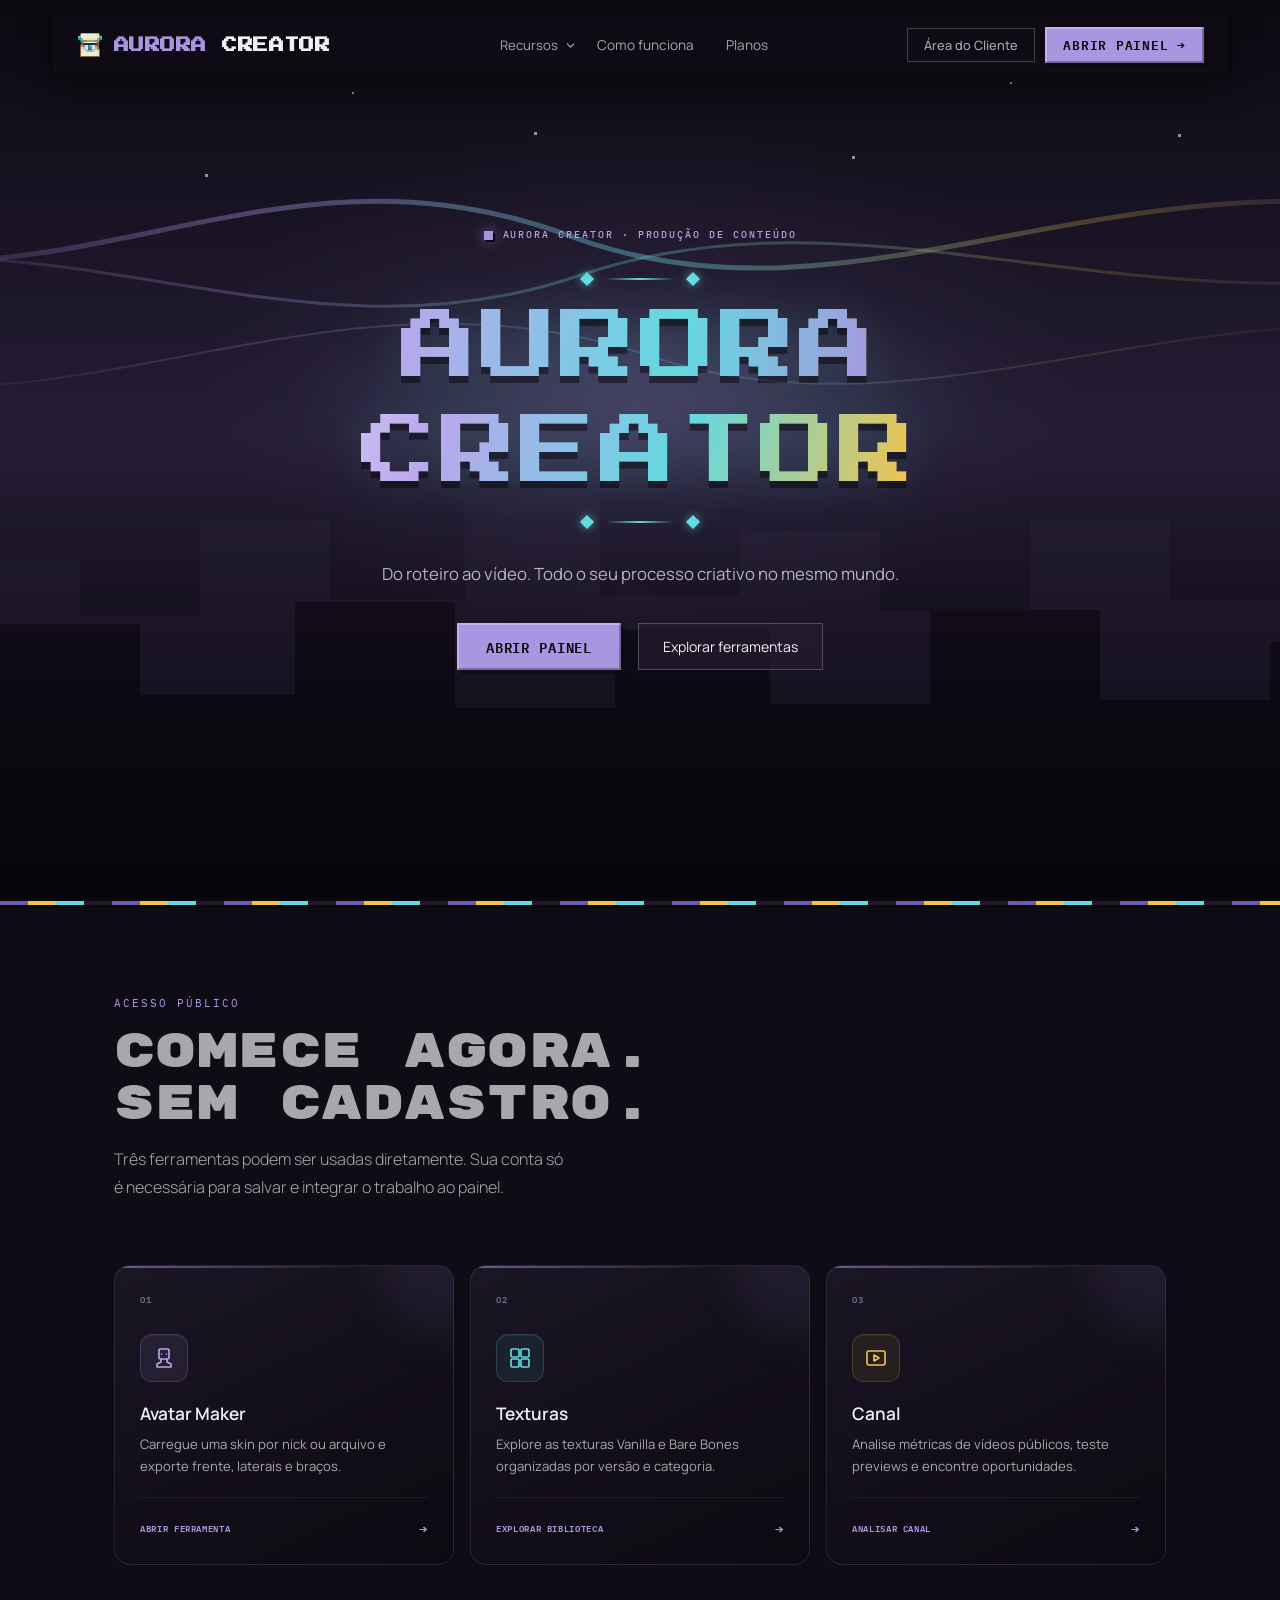
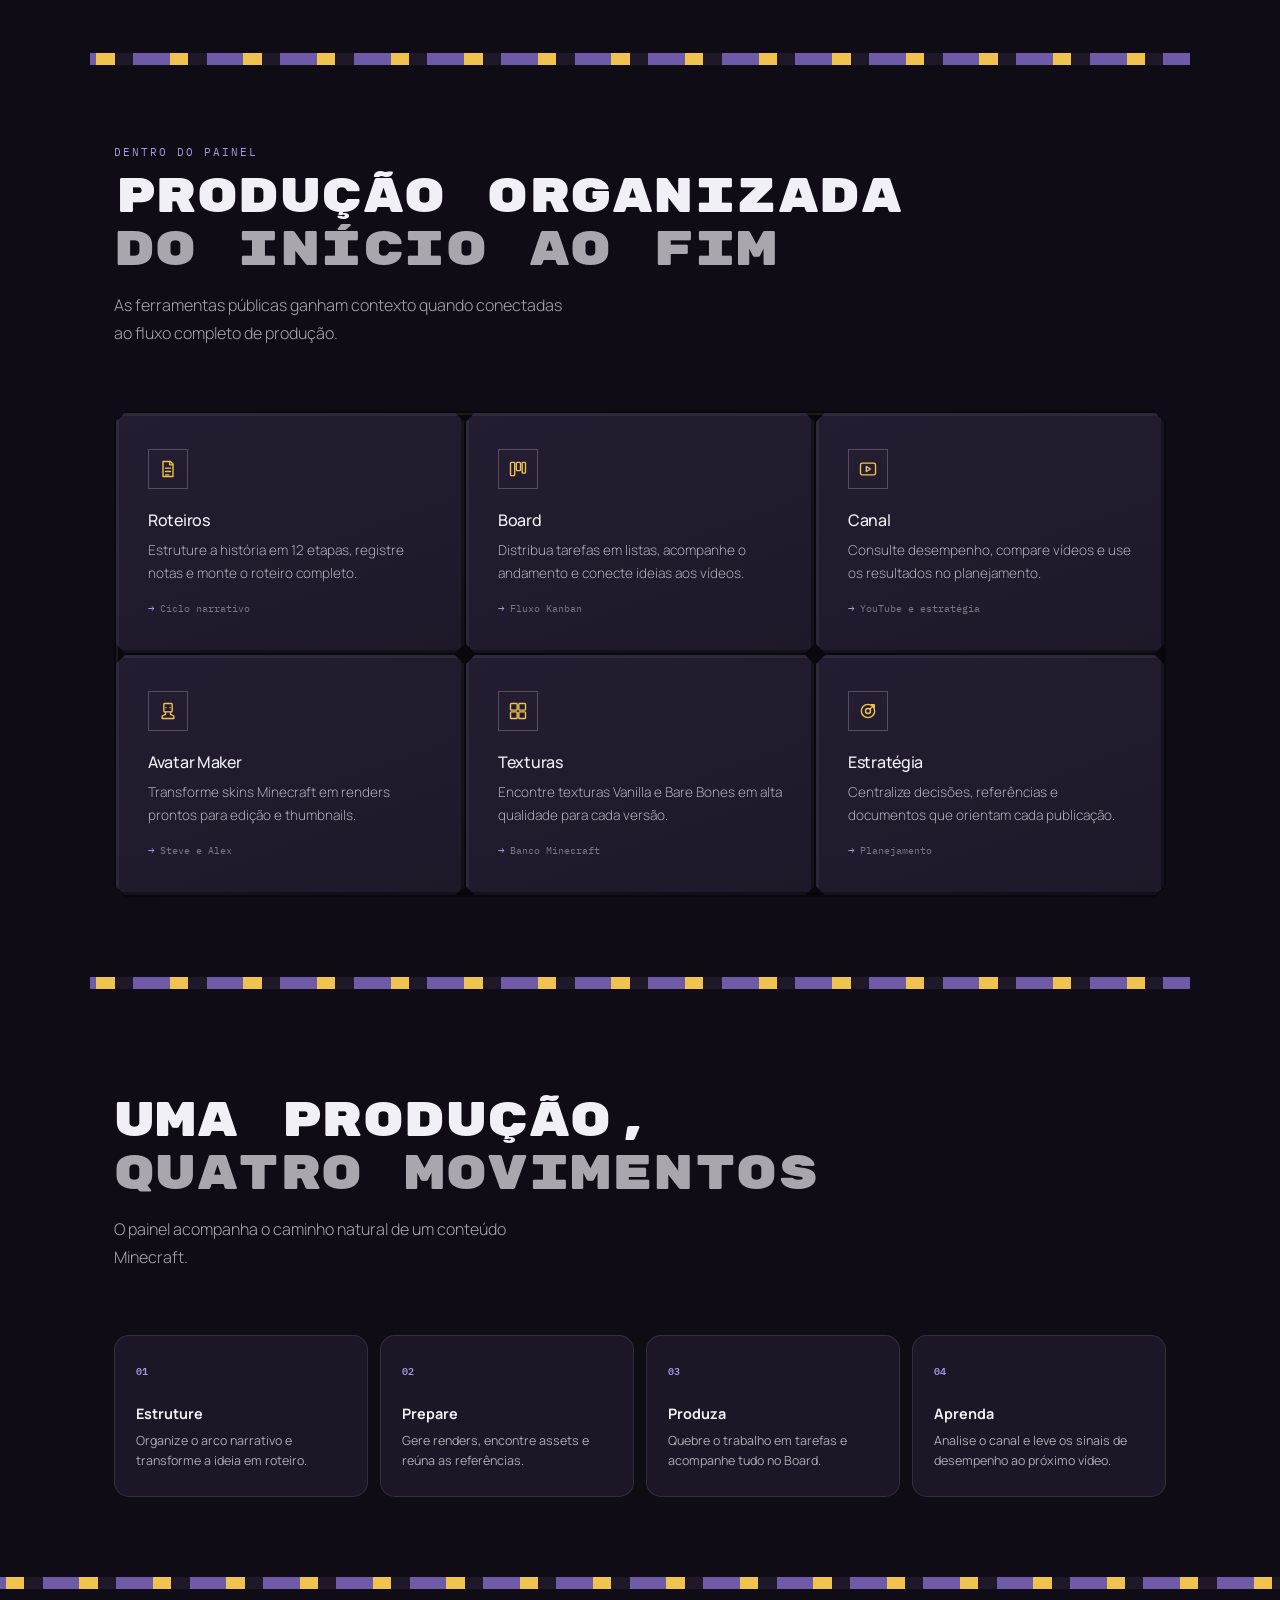
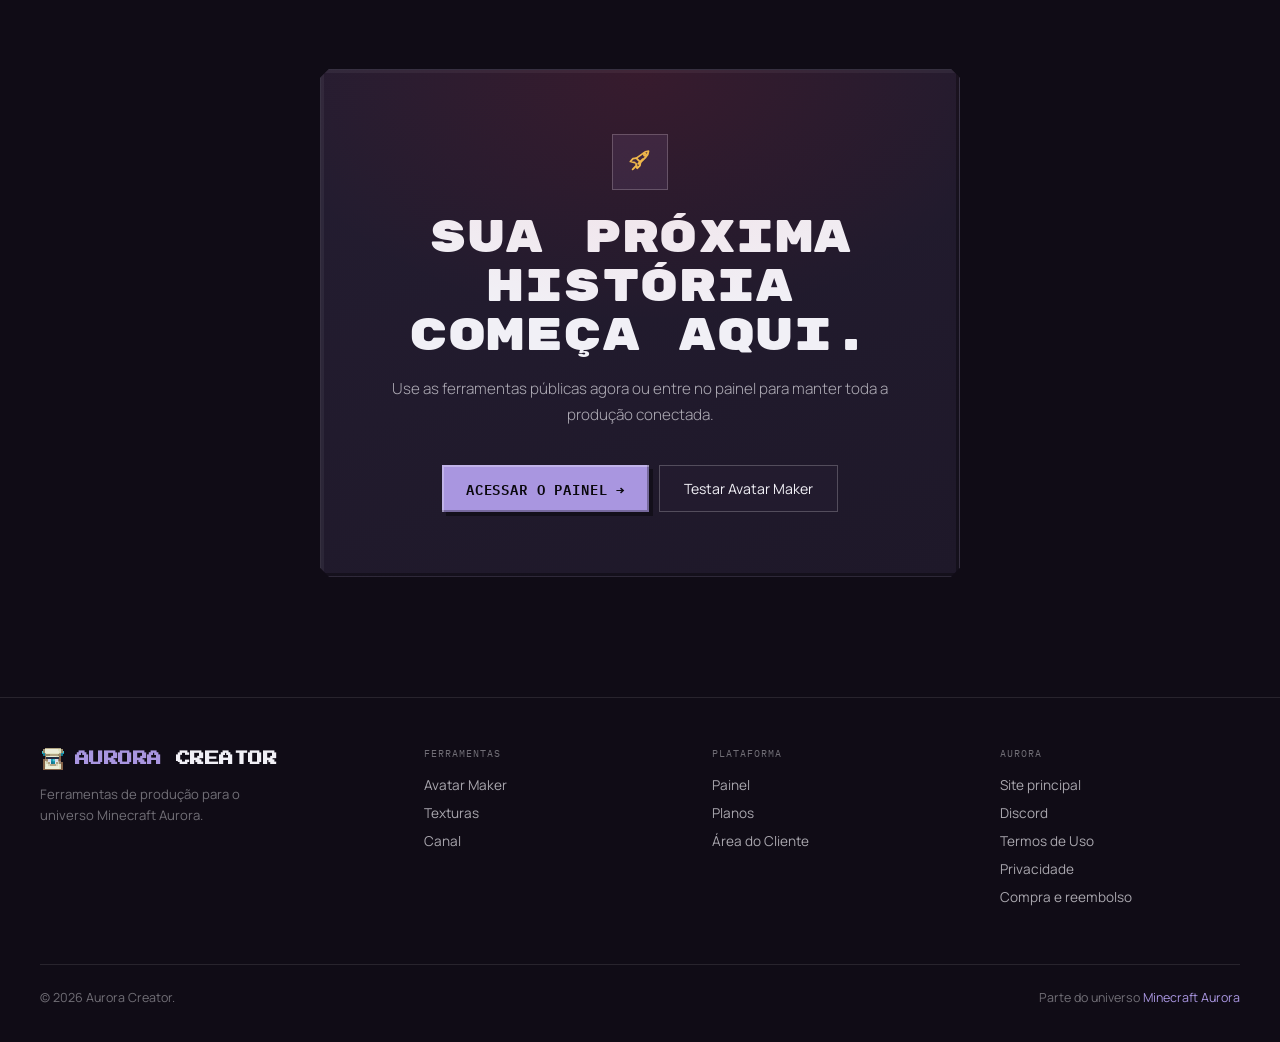
==== commit d4f5b734: "Add files via upload" ====
--- a/creator-aurora/index.html
+++ b/creator-aurora/index.html
@@ -3,6 +3,7 @@
 <head>
   <meta charset="UTF-8">
   <meta name="viewport" content="width=device-width, initial-scale=1.0">
+  <script src="assets/scripts/client/partner-attribution.js?v=partner-links-1"></script>
   <script>
     // Proteção para projetos Supabase que ainda tenham apenas a raiz na lista
     // de redirects: encaminha o callback OAuth intacto para o painel.
